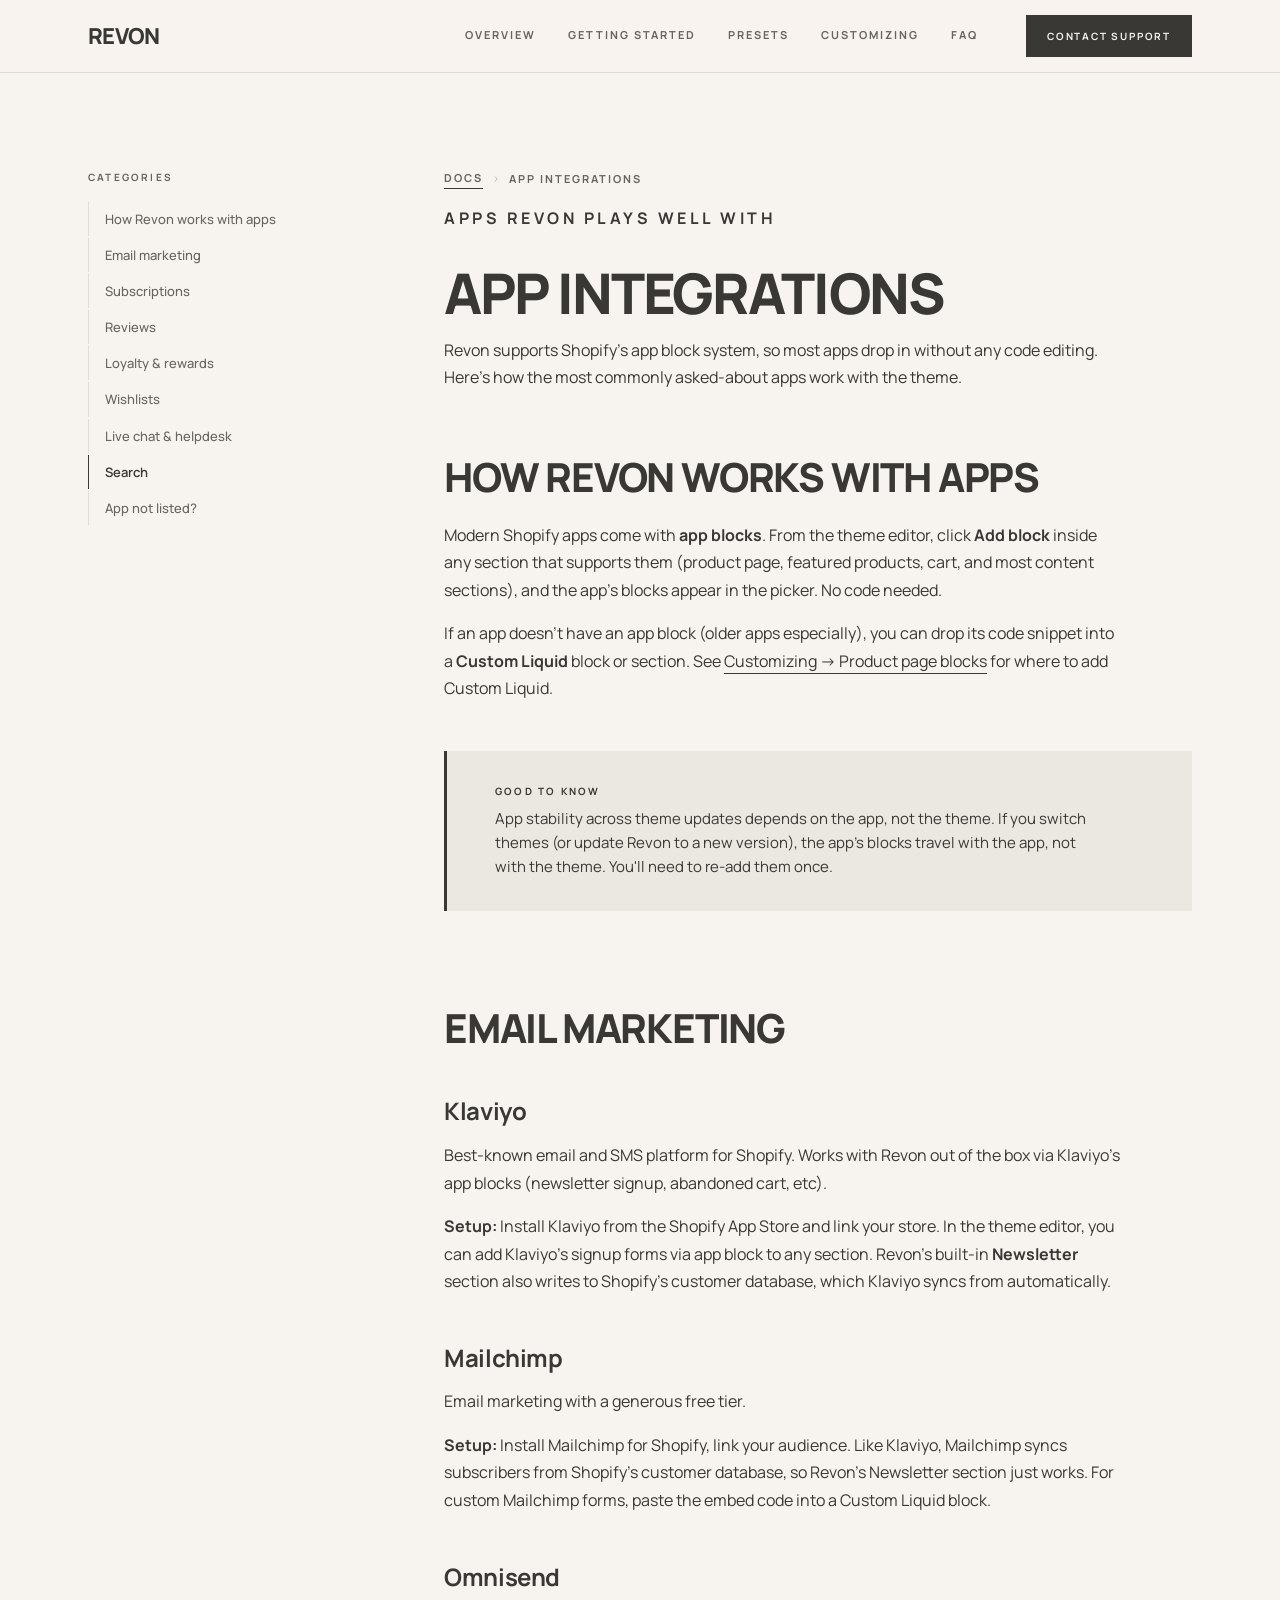
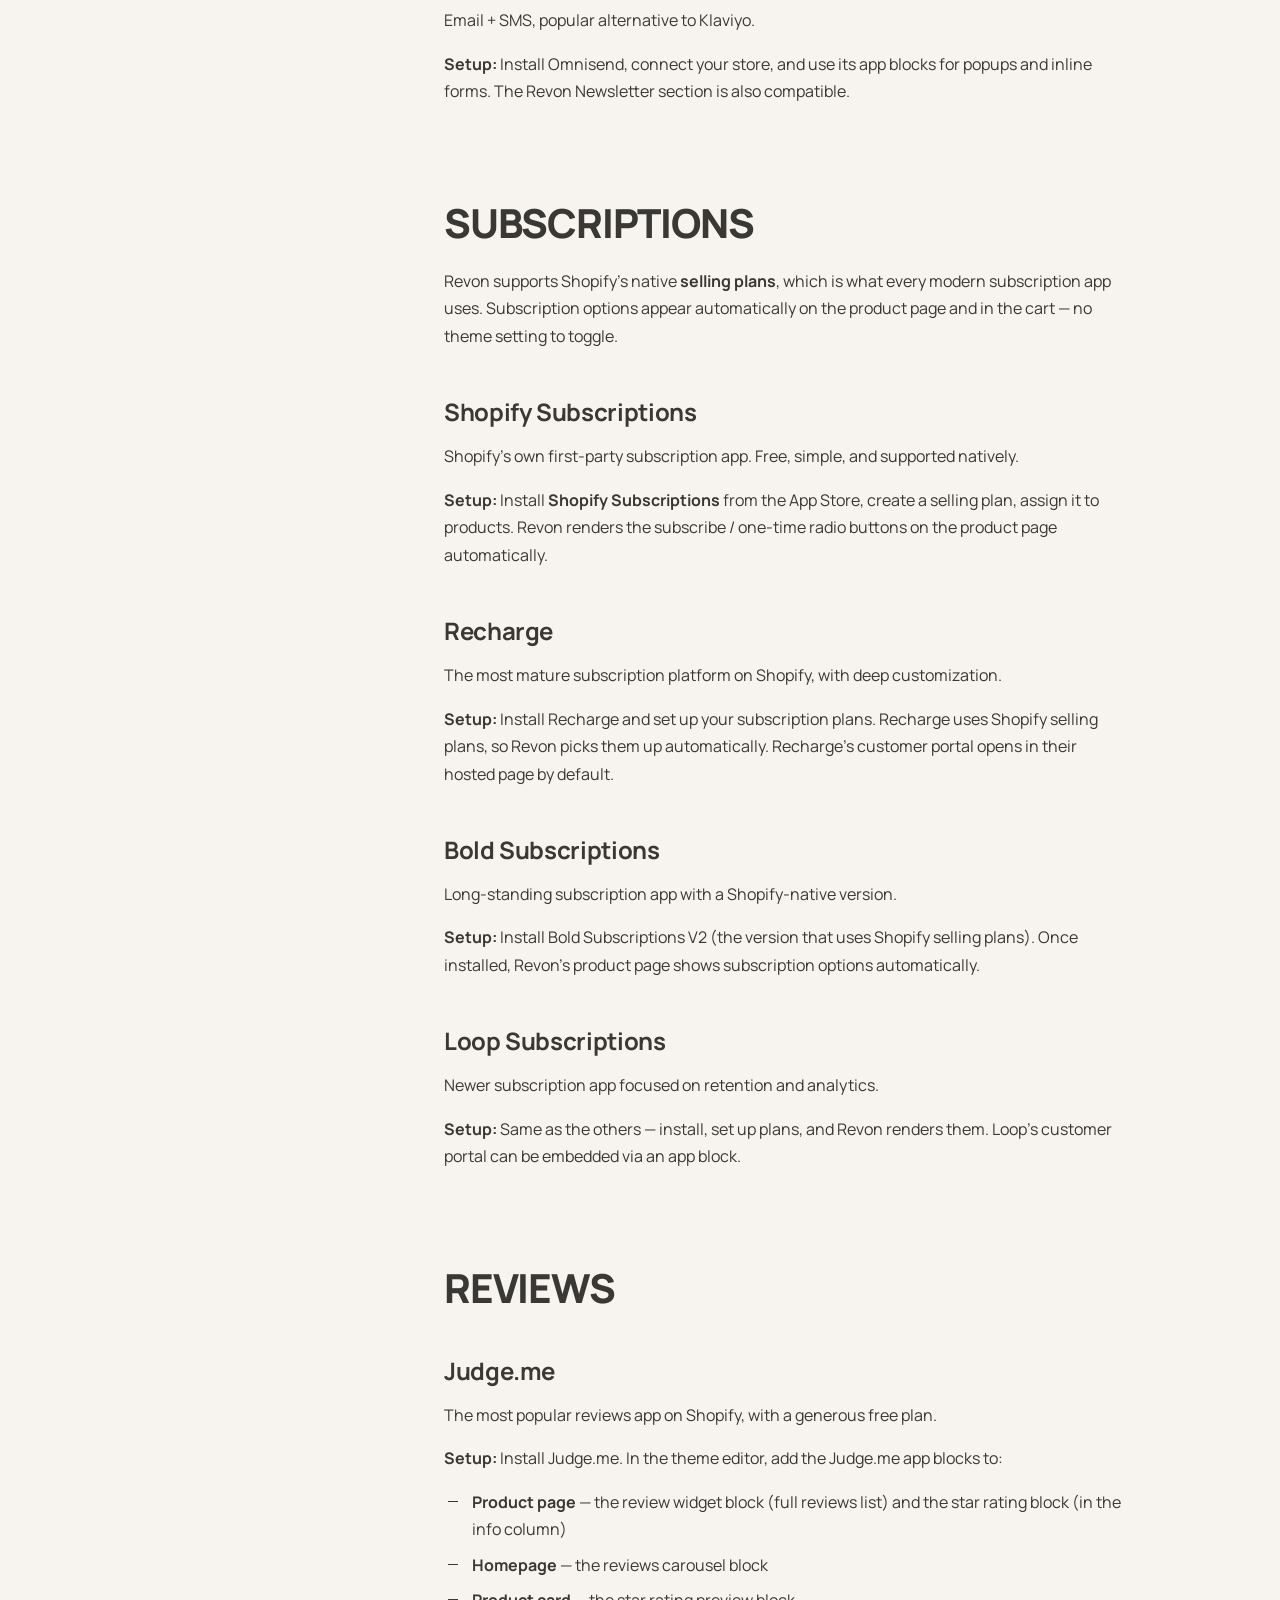
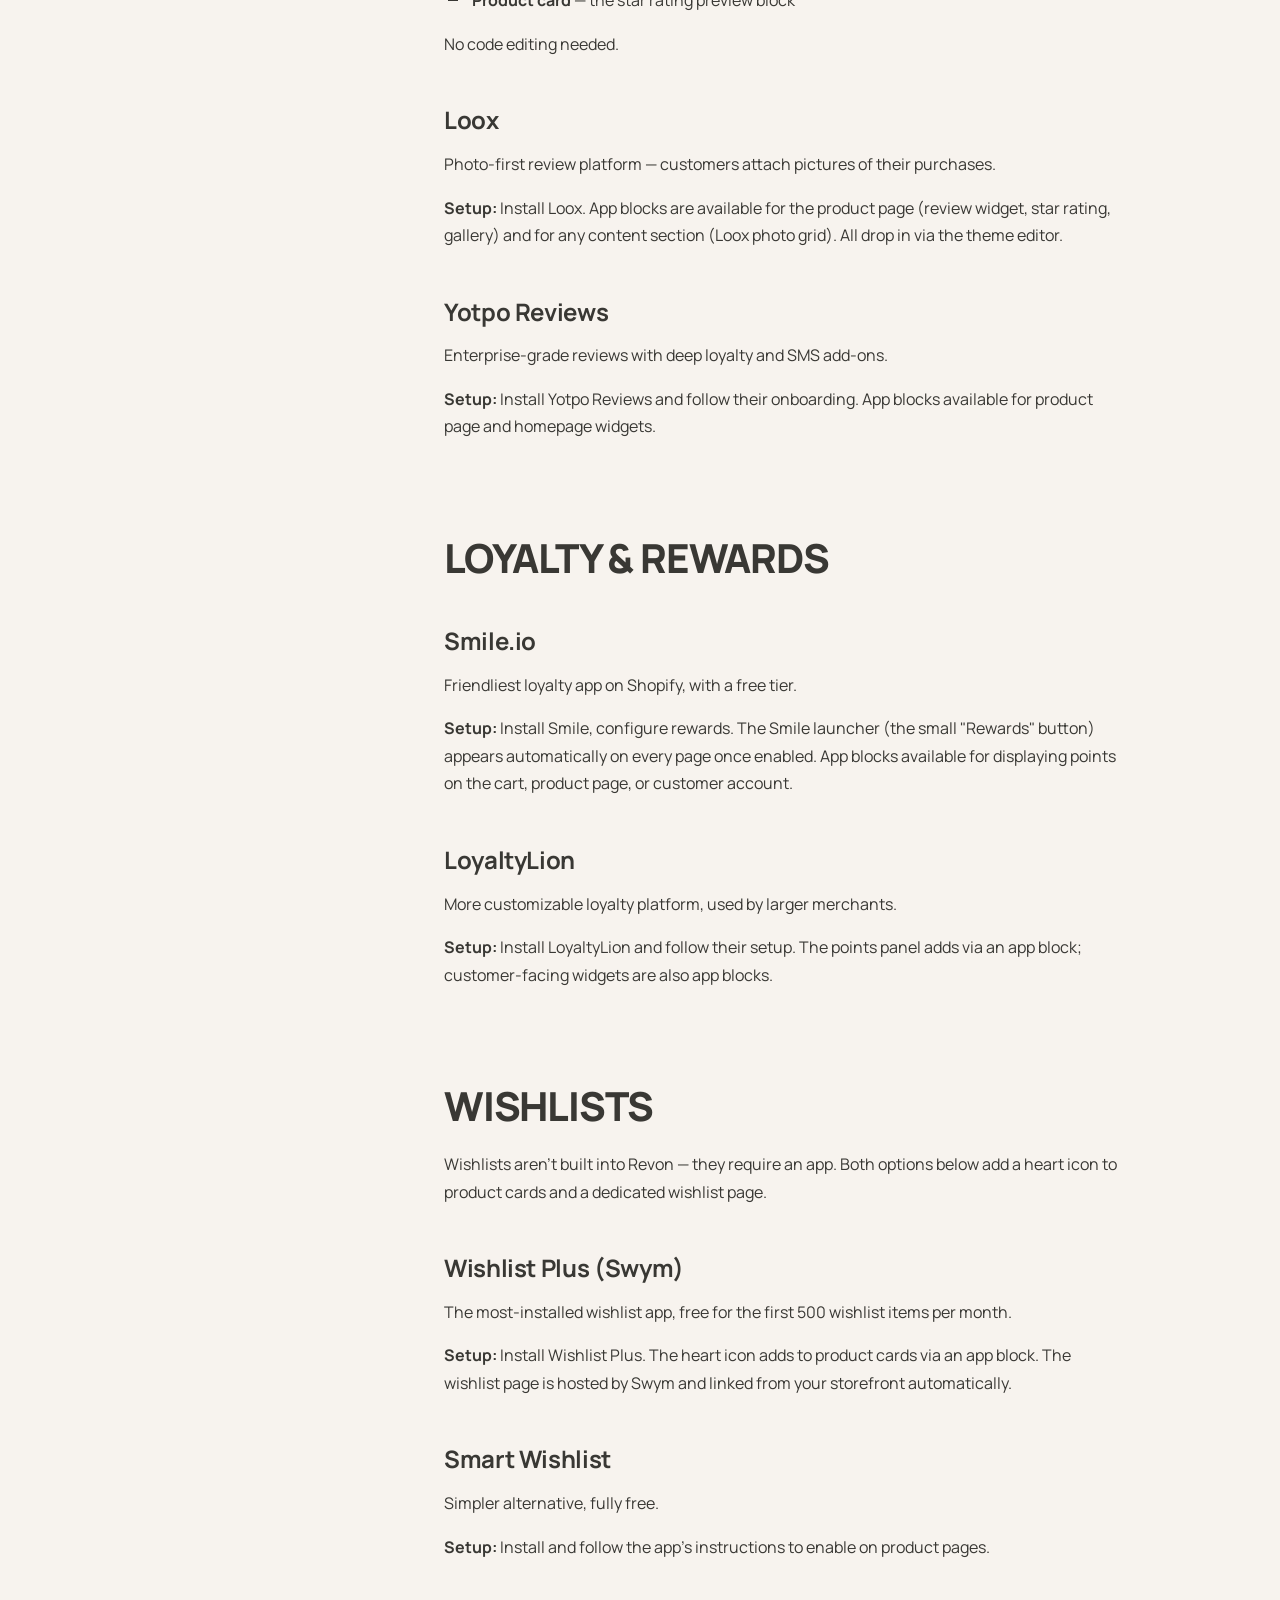
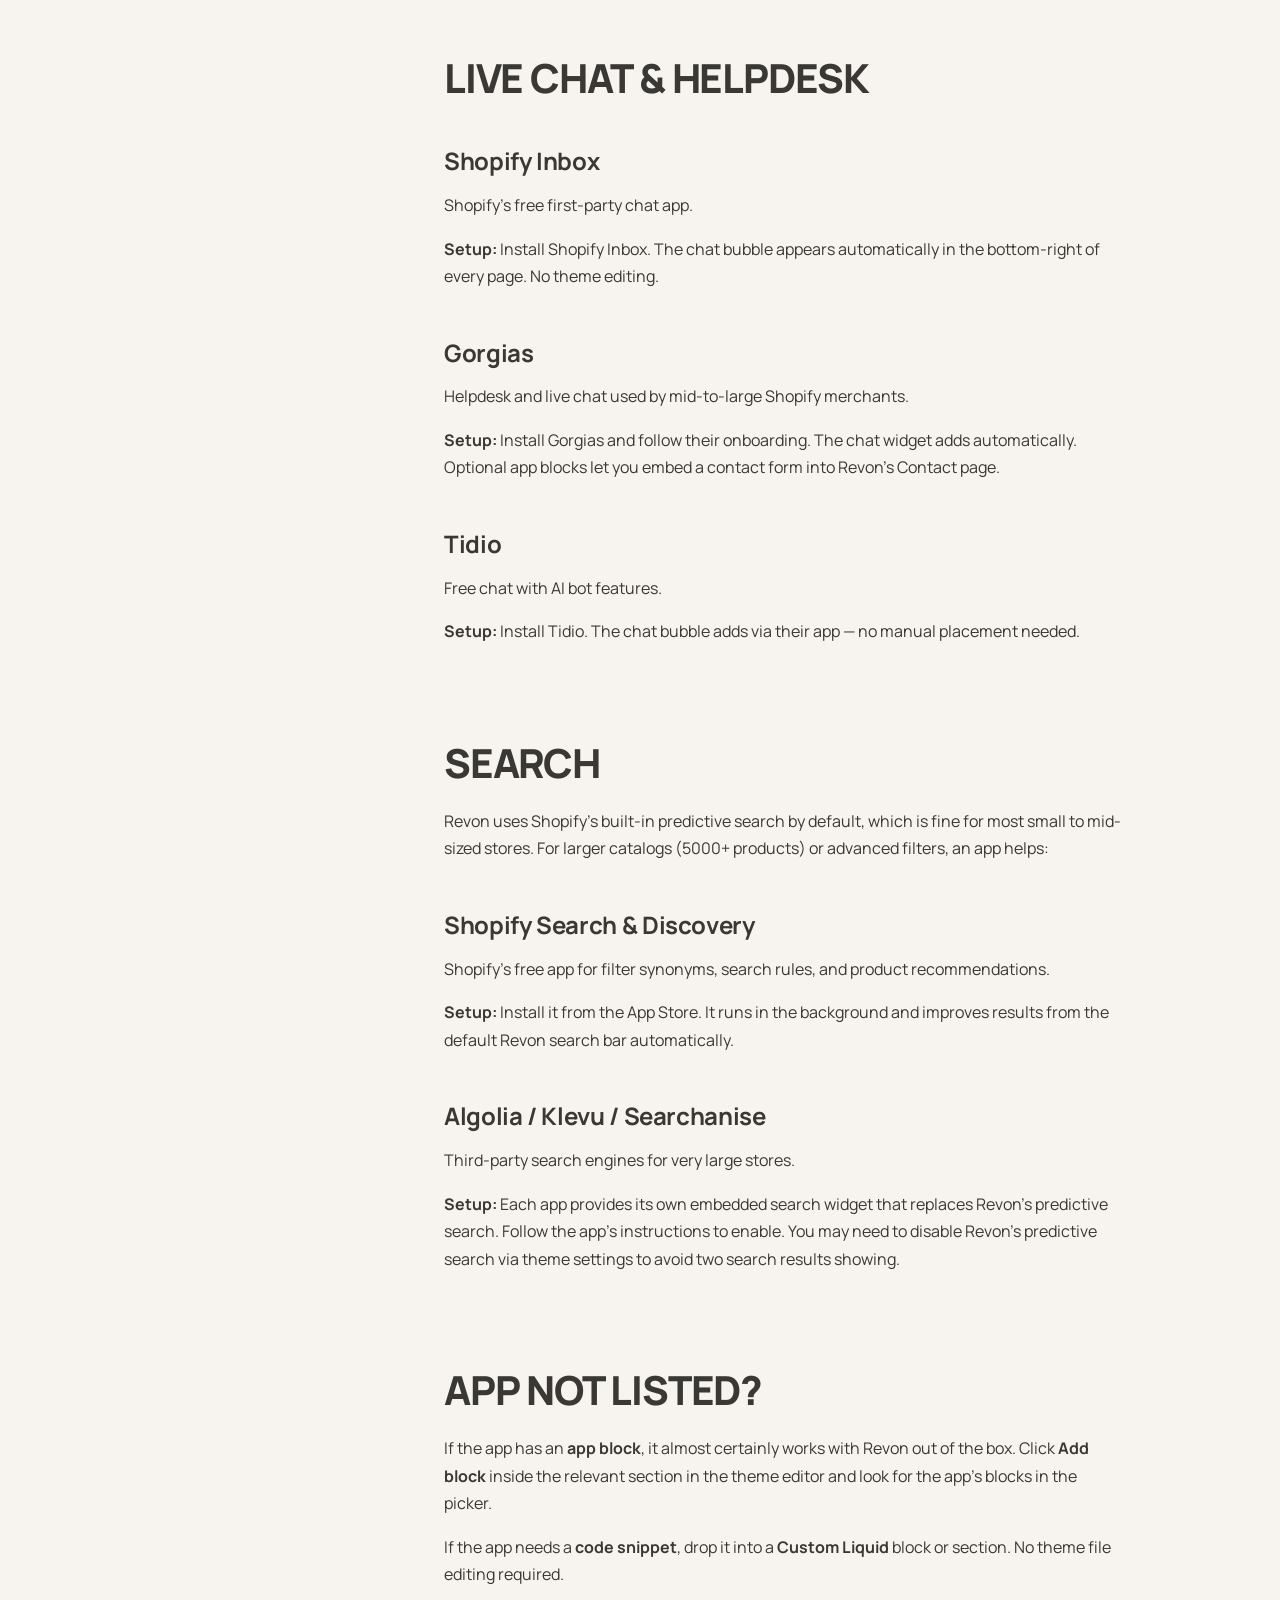
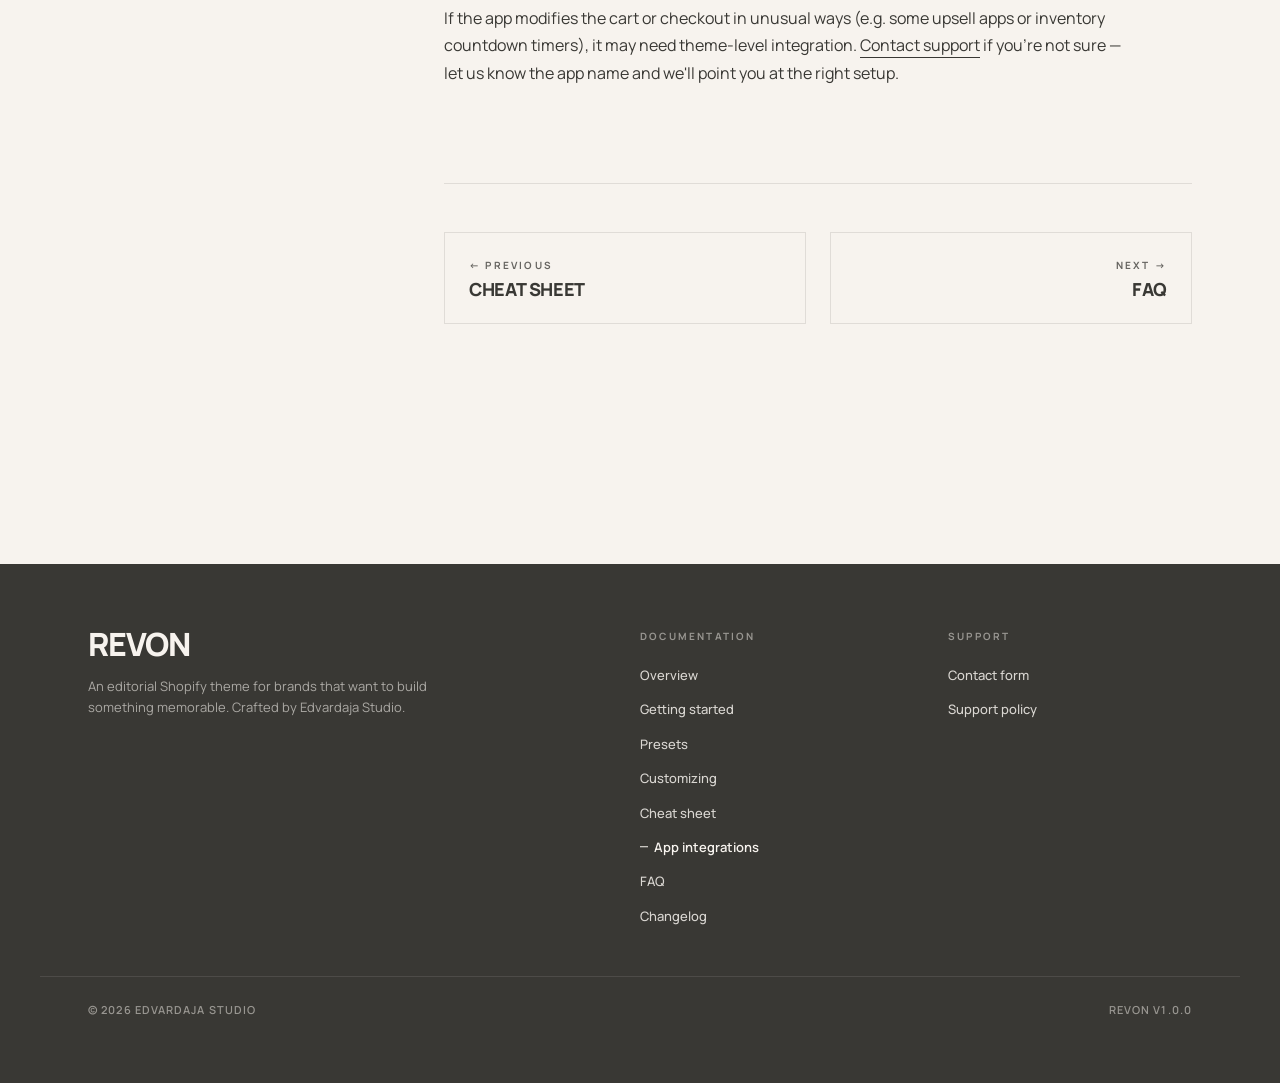
==== apps.html @ 6015d935 "docs: add Cheat sheet and App integrations pages New merchant-facing pages:  - cheatsheet.html: 18 q" ====
<!DOCTYPE html>
<html lang="en">
<head>
<meta charset="UTF-8">
<meta name="viewport" content="width=device-width, initial-scale=1.0">
<title>App integrations · Revon documentation</title>
<meta name="description" content="How Revon works with common Shopify apps — email marketing, subscriptions, reviews, loyalty, wishlists, and live chat.">
<meta property="og:title" content="App integrations · Revon">
<meta property="og:description" content="How Revon works with the most-asked-about Shopify apps.">
<meta property="og:type" content="website">
<link rel="icon" type="image/svg+xml" href="favicon.svg">
<link rel="preconnect" href="https://fonts.googleapis.com">
<link rel="preconnect" href="https://fonts.gstatic.com" crossorigin>
<link href="https://fonts.googleapis.com/css2?family=Manrope:wght@400;500;600;700;800&display=swap" rel="stylesheet">
<link rel="stylesheet" href="styles.css">
</head>
<body>
<a href="#main" class="skip-link">Skip to content</a>

<header class="site-header" role="banner">
  <div class="site-header__inner">
    <a href="index.html" class="site-header__brand">Revon</a>
    <nav class="site-nav" aria-label="Documentation">
      <a href="index.html">Overview</a>
      <a href="getting-started.html">Getting started</a>
      <a href="presets.html">Presets</a>
      <a href="customizing.html">Customizing</a>
      <a href="faq.html">FAQ</a>
    </nav>
    <a href="support.html" class="site-header__cta">Contact support</a>
    <button class="site-header__menu-btn" type="button" data-mobile-open aria-expanded="false" aria-controls="mobile-drawer" aria-label="Open menu">
      <svg viewBox="0 0 24 24" fill="none" stroke="currentColor" stroke-width="2" stroke-linecap="square"><line x1="3" y1="8" x2="21" y2="8"/><line x1="3" y1="16" x2="21" y2="16"/></svg>
    </button>
  </div>
</header>

<div class="mobile-drawer" id="mobile-drawer" aria-hidden="true" data-mobile-drawer>
  <div class="mobile-drawer__head">
    <button class="mobile-drawer__close" type="button" data-mobile-close aria-label="Close menu">
      <svg viewBox="0 0 24 24" fill="none" stroke="currentColor" stroke-width="2" stroke-linecap="square"><line x1="6" y1="6" x2="18" y2="18"/><line x1="18" y1="6" x2="6" y2="18"/></svg>
    </button>
  </div>
  <nav class="mobile-drawer__nav" aria-label="Mobile">
    <a href="index.html">Overview</a>
    <a href="getting-started.html">Getting started</a>
    <a href="presets.html">Presets</a>
    <a href="customizing.html">Customizing</a>
    <a href="cheatsheet.html">Cheat sheet</a>
    <a href="apps.html">App integrations</a>
    <a href="faq.html">FAQ</a>
    <a href="changelog.html">Changelog</a>
    <a href="support.html">Contact support</a>
  </nav>
</div>

<main id="main">
  <div class="doc-layout">

    <aside class="doc-sidebar" aria-label="On this page">
      <span class="doc-sidebar__label">Categories</span>
      <nav class="doc-sidebar__list">
        <a href="#how">How Revon works with apps</a>
        <a href="#email">Email marketing</a>
        <a href="#subscriptions">Subscriptions</a>
        <a href="#reviews">Reviews</a>
        <a href="#loyalty">Loyalty &amp; rewards</a>
        <a href="#wishlist">Wishlists</a>
        <a href="#chat">Live chat &amp; helpdesk</a>
        <a href="#search">Search</a>
        <a href="#missing">App not listed?</a>
      </nav>
    </aside>

    <article class="doc-content prose reveal">
      <nav class="doc-content__breadcrumb" aria-label="Breadcrumb">
        <a href="index.html">Docs</a>
        <svg viewBox="0 0 24 24" fill="none" stroke="currentColor" stroke-width="2"><path d="M9 18l6-6-6-6"/></svg>
        <span>App integrations</span>
      </nav>

      <p class="eyebrow">Apps Revon plays well with</p>
      <h1 class="h1" style="margin-top:var(--space-md)">App integrations</h1>
      <p class="lead">Revon supports Shopify's app block system, so most apps drop in without any code editing. Here's how the most commonly asked-about apps work with the theme.</p>

      <h2 class="h2" id="how">How Revon works with apps</h2>
      <p>Modern Shopify apps come with <strong>app blocks</strong>. From the theme editor, click <strong>Add block</strong> inside any section that supports them (product page, featured products, cart, and most content sections), and the app's blocks appear in the picker. No code needed.</p>
      <p>If an app doesn't have an app block (older apps especially), you can drop its code snippet into a <strong>Custom Liquid</strong> block or section. See <a href="customizing.html#blocks">Customizing → Product page blocks</a> for where to add Custom Liquid.</p>

      <div class="callout">
        <span class="callout__label">Good to know</span>
        <p>App stability across theme updates depends on the app, not the theme. If you switch themes (or update Revon to a new version), the app's blocks travel with the app, not with the theme. You'll need to re-add them once.</p>
      </div>

      <h2 class="h2" id="email">Email marketing</h2>

      <h3 class="h3">Klaviyo</h3>
      <p>Best-known email and SMS platform for Shopify. Works with Revon out of the box via Klaviyo's app blocks (newsletter signup, abandoned cart, etc).</p>
      <p><strong>Setup:</strong> Install Klaviyo from the Shopify App Store and link your store. In the theme editor, you can add Klaviyo's signup forms via app block to any section. Revon's built-in <strong>Newsletter</strong> section also writes to Shopify's customer database, which Klaviyo syncs from automatically.</p>

      <h3 class="h3">Mailchimp</h3>
      <p>Email marketing with a generous free tier.</p>
      <p><strong>Setup:</strong> Install Mailchimp for Shopify, link your audience. Like Klaviyo, Mailchimp syncs subscribers from Shopify's customer database, so Revon's Newsletter section just works. For custom Mailchimp forms, paste the embed code into a Custom Liquid block.</p>

      <h3 class="h3">Omnisend</h3>
      <p>Email + SMS, popular alternative to Klaviyo.</p>
      <p><strong>Setup:</strong> Install Omnisend, connect your store, and use its app blocks for popups and inline forms. The Revon Newsletter section is also compatible.</p>

      <h2 class="h2" id="subscriptions">Subscriptions</h2>

      <p>Revon supports Shopify's native <strong>selling plans</strong>, which is what every modern subscription app uses. Subscription options appear automatically on the product page and in the cart — no theme setting to toggle.</p>

      <h3 class="h3">Shopify Subscriptions</h3>
      <p>Shopify's own first-party subscription app. Free, simple, and supported natively.</p>
      <p><strong>Setup:</strong> Install <strong>Shopify Subscriptions</strong> from the App Store, create a selling plan, assign it to products. Revon renders the subscribe / one-time radio buttons on the product page automatically.</p>

      <h3 class="h3">Recharge</h3>
      <p>The most mature subscription platform on Shopify, with deep customization.</p>
      <p><strong>Setup:</strong> Install Recharge and set up your subscription plans. Recharge uses Shopify selling plans, so Revon picks them up automatically. Recharge's customer portal opens in their hosted page by default.</p>

      <h3 class="h3">Bold Subscriptions</h3>
      <p>Long-standing subscription app with a Shopify-native version.</p>
      <p><strong>Setup:</strong> Install Bold Subscriptions V2 (the version that uses Shopify selling plans). Once installed, Revon's product page shows subscription options automatically.</p>

      <h3 class="h3">Loop Subscriptions</h3>
      <p>Newer subscription app focused on retention and analytics.</p>
      <p><strong>Setup:</strong> Same as the others — install, set up plans, and Revon renders them. Loop's customer portal can be embedded via an app block.</p>

      <h2 class="h2" id="reviews">Reviews</h2>

      <h3 class="h3">Judge.me</h3>
      <p>The most popular reviews app on Shopify, with a generous free plan.</p>
      <p><strong>Setup:</strong> Install Judge.me. In the theme editor, add the Judge.me app blocks to:</p>
      <ul>
        <li><strong>Product page</strong> — the review widget block (full reviews list) and the star rating block (in the info column)</li>
        <li><strong>Homepage</strong> — the reviews carousel block</li>
        <li><strong>Product card</strong> — the star rating preview block</li>
      </ul>
      <p>No code editing needed.</p>

      <h3 class="h3">Loox</h3>
      <p>Photo-first review platform — customers attach pictures of their purchases.</p>
      <p><strong>Setup:</strong> Install Loox. App blocks are available for the product page (review widget, star rating, gallery) and for any content section (Loox photo grid). All drop in via the theme editor.</p>

      <h3 class="h3">Yotpo Reviews</h3>
      <p>Enterprise-grade reviews with deep loyalty and SMS add-ons.</p>
      <p><strong>Setup:</strong> Install Yotpo Reviews and follow their onboarding. App blocks available for product page and homepage widgets.</p>

      <h2 class="h2" id="loyalty">Loyalty &amp; rewards</h2>

      <h3 class="h3">Smile.io</h3>
      <p>Friendliest loyalty app on Shopify, with a free tier.</p>
      <p><strong>Setup:</strong> Install Smile, configure rewards. The Smile launcher (the small "Rewards" button) appears automatically on every page once enabled. App blocks available for displaying points on the cart, product page, or customer account.</p>

      <h3 class="h3">LoyaltyLion</h3>
      <p>More customizable loyalty platform, used by larger merchants.</p>
      <p><strong>Setup:</strong> Install LoyaltyLion and follow their setup. The points panel adds via an app block; customer-facing widgets are also app blocks.</p>

      <h2 class="h2" id="wishlist">Wishlists</h2>

      <p>Wishlists aren't built into Revon — they require an app. Both options below add a heart icon to product cards and a dedicated wishlist page.</p>

      <h3 class="h3">Wishlist Plus (Swym)</h3>
      <p>The most-installed wishlist app, free for the first 500 wishlist items per month.</p>
      <p><strong>Setup:</strong> Install Wishlist Plus. The heart icon adds to product cards via an app block. The wishlist page is hosted by Swym and linked from your storefront automatically.</p>

      <h3 class="h3">Smart Wishlist</h3>
      <p>Simpler alternative, fully free.</p>
      <p><strong>Setup:</strong> Install and follow the app's instructions to enable on product pages.</p>

      <h2 class="h2" id="chat">Live chat &amp; helpdesk</h2>

      <h3 class="h3">Shopify Inbox</h3>
      <p>Shopify's free first-party chat app.</p>
      <p><strong>Setup:</strong> Install Shopify Inbox. The chat bubble appears automatically in the bottom-right of every page. No theme editing.</p>

      <h3 class="h3">Gorgias</h3>
      <p>Helpdesk and live chat used by mid-to-large Shopify merchants.</p>
      <p><strong>Setup:</strong> Install Gorgias and follow their onboarding. The chat widget adds automatically. Optional app blocks let you embed a contact form into Revon's Contact page.</p>

      <h3 class="h3">Tidio</h3>
      <p>Free chat with AI bot features.</p>
      <p><strong>Setup:</strong> Install Tidio. The chat bubble adds via their app — no manual placement needed.</p>

      <h2 class="h2" id="search">Search</h2>

      <p>Revon uses Shopify's built-in predictive search by default, which is fine for most small to mid-sized stores. For larger catalogs (5000+ products) or advanced filters, an app helps:</p>

      <h3 class="h3">Shopify Search &amp; Discovery</h3>
      <p>Shopify's free app for filter synonyms, search rules, and product recommendations.</p>
      <p><strong>Setup:</strong> Install it from the App Store. It runs in the background and improves results from the default Revon search bar automatically.</p>

      <h3 class="h3">Algolia / Klevu / Searchanise</h3>
      <p>Third-party search engines for very large stores.</p>
      <p><strong>Setup:</strong> Each app provides its own embedded search widget that replaces Revon's predictive search. Follow the app's instructions to enable. You may need to disable Revon's predictive search via theme settings to avoid two search results showing.</p>

      <h2 class="h2" id="missing">App not listed?</h2>

      <p>If the app has an <strong>app block</strong>, it almost certainly works with Revon out of the box. Click <strong>Add block</strong> inside the relevant section in the theme editor and look for the app's blocks in the picker.</p>

      <p>If the app needs a <strong>code snippet</strong>, drop it into a <strong>Custom Liquid</strong> block or section. No theme file editing required.</p>

      <p>If the app modifies the cart or checkout in unusual ways (e.g. some upsell apps or inventory countdown timers), it may need theme-level integration. <a href="support.html">Contact support</a> if you're not sure — let us know the app name and we'll point you at the right setup.</p>

      <div class="pager">
        <a href="cheatsheet.html" class="pager--prev">
          <span class="pager__label">← Previous</span>
          <span class="pager__title">Cheat sheet</span>
        </a>
        <a href="faq.html" class="pager--next">
          <span class="pager__label">Next →</span>
          <span class="pager__title">FAQ</span>
        </a>
      </div>
    </article>
  </div>
</main>

<footer class="site-footer">
  <div class="site-footer__inner">
    <div>
      <div class="site-footer__brand">Revon</div>
      <p class="site-footer__tagline">An editorial Shopify theme for brands that want to build something memorable. Crafted by Edvardaja Studio.</p>
    </div>
    <div>
      <div class="site-footer__col-label">Documentation</div>
      <ul class="site-footer__list">
        <li><a href="index.html">Overview</a></li>
        <li><a href="getting-started.html">Getting started</a></li>
        <li><a href="presets.html">Presets</a></li>
        <li><a href="customizing.html">Customizing</a></li>
        <li><a href="cheatsheet.html">Cheat sheet</a></li>
        <li><a href="apps.html" aria-current="page">App integrations</a></li>
        <li><a href="faq.html">FAQ</a></li>
        <li><a href="changelog.html">Changelog</a></li>
      </ul>
    </div>
    <div>
      <div class="site-footer__col-label">Support</div>
      <ul class="site-footer__list">
        <li><a href="support.html">Contact form</a></li>
        <li><a href="support.html#support-policy">Support policy</a></li>
      </ul>
    </div>
  </div>
  <div class="site-footer__bottom">
    <span>© 2026 Edvardaja Studio</span>
    <span>Revon v1.0.0</span>
  </div>
</footer>

<script src="scripts.js" defer></script>
</body>
</html>
---- styles.css ----
@charset "UTF-8";
:root {
  
  --color-dark: #393834;
  --color-muted: #666460;
  --color-faint: #a3a099;
  --color-warm: #f7f3ee;
  --color-card: #ebe8e2;
  --color-white: #ffffff;
  --color-black: #1a1a18;
  --color-accent: #393834;
  --color-border: rgba(57, 56, 52, 0.12);
  --color-border-strong: rgba(57, 56, 52, 0.24);
  --color-overlay: rgba(57, 56, 52, 0.5);
  --color-success: #2d6a4f;
  --color-error: #b84040;

  
  --font-body: 'Manrope', -apple-system, BlinkMacSystemFont, 'Segoe UI', sans-serif;
  --fw-regular: 400;
  --fw-medium: 500;
  --fw-semibold: 600;
  --fw-bold: 700;
  --fw-extrabold: 800;

  
  --space-xs: 4px;
  --space-sm: 8px;
  --space-md: 16px;
  --space-lg: 24px;
  --space-xl: 32px;
  --space-2xl: 48px;
  --space-3xl: 64px;
  --space-4xl: 96px;
  --space-5xl: 128px;

  
  --content-width: 760px;
  --wide-width: 1200px;
  --sidebar-width: 260px;
  --header-height: 72px;

  
  --ease-out: cubic-bezier(0.16, 1, 0.3, 1);
  --ease-in-out: cubic-bezier(0.65, 0, 0.35, 1);
  --duration-fast: 0.2s;
  --duration-normal: 0.35s;
  --duration-slow: 0.6s;
}

*, *::before, *::after {
  margin: 0;
  padding: 0;
  box-sizing: border-box;
}

html {
  font-size: 16px;
  scroll-behavior: smooth;
  scroll-padding-top: calc(var(--header-height) + 24px);
  -webkit-font-smoothing: antialiased;
  -moz-osx-font-smoothing: grayscale;
  text-rendering: optimizeLegibility;
}

body {
  font-family: var(--font-body);
  font-weight: var(--fw-regular);
  color: var(--color-dark);
  background: var(--color-warm);
  line-height: 1.65;
  min-height: 100vh;
  display: flex;
  flex-direction: column;
  -webkit-text-size-adjust: 100%;
  overflow-x: hidden;
}

img, svg, video {
  display: block;
  max-width: 100%;
}

a {
  color: inherit;
  text-decoration: none;
}

button {
  font-family: inherit;
  cursor: pointer;
  border: none;
  background: none;
  color: inherit;
}

ul, ol { list-style: none; }

input, textarea, select {
  font-family: inherit;
  font-size: inherit;
  color: inherit;
}

::selection {
  background: var(--color-dark);
  color: var(--color-warm);
}

:focus-visible {
  outline: 2px solid var(--color-dark);
  outline-offset: 3px;
}

.skip-link {
  position: absolute;
  top: -100px;
  left: var(--space-md);
  background: var(--color-dark);
  color: var(--color-warm);
  padding: 12px 20px;
  z-index: 1000;
  font-size: 12px;
  font-weight: var(--fw-bold);
  text-transform: uppercase;
  letter-spacing: 0.12em;
  transition: top var(--duration-fast) var(--ease-out);
}

.skip-link:focus { top: var(--space-md); }

.eyebrow {
  display: inline-block;
  font-size: 11px;
  font-weight: var(--fw-bold);
  letter-spacing: 0.22em;
  text-transform: uppercase;
  color: var(--color-muted);
  line-height: 1;
}

.display {
  font-size: clamp(48px, 8vw, 104px);
  font-weight: var(--fw-extrabold);
  letter-spacing: -0.04em;
  line-height: 0.92;
  text-transform: uppercase;
  color: var(--color-dark);
}

.h1 {
  font-size: clamp(36px, 5vw, 56px);
  font-weight: var(--fw-extrabold);
  letter-spacing: -0.035em;
  line-height: 1;
  text-transform: uppercase;
  color: var(--color-dark);
}

.h2 {
  font-size: clamp(28px, 3.4vw, 40px);
  font-weight: var(--fw-extrabold);
  letter-spacing: -0.03em;
  line-height: 1.05;
  text-transform: uppercase;
  color: var(--color-dark);
  margin-top: var(--space-4xl);
  margin-bottom: var(--space-lg);
  scroll-margin-top: calc(var(--header-height) + 32px);
}

.h2:first-child { margin-top: 0; }

.h3 {
  font-size: clamp(20px, 2vw, 24px);
  font-weight: var(--fw-bold);
  letter-spacing: -0.015em;
  line-height: 1.2;
  color: var(--color-dark);
  margin-top: var(--space-2xl);
  margin-bottom: var(--space-md);
  scroll-margin-top: calc(var(--header-height) + 32px);
}

.h4 {
  font-size: 17px;
  font-weight: var(--fw-bold);
  letter-spacing: -0.01em;
  line-height: 1.3;
  color: var(--color-dark);
  margin-top: var(--space-xl);
  margin-bottom: var(--space-sm);
}

.lead {
  font-size: clamp(18px, 1.6vw, 21px);
  line-height: 1.55;
  color: var(--color-muted);
  font-weight: var(--fw-regular);
  max-width: 62ch;
}

.prose p,
.prose ul,
.prose ol {
  font-size: 16px;
  line-height: 1.72;
  color: var(--color-dark);
  margin-bottom: var(--space-md);
  max-width: 68ch;
}

.prose ul,
.prose ol {
  padding-left: 0;
  list-style: none;
}

.prose ul li,
.prose ol li {
  position: relative;
  padding-left: 28px;
  margin-bottom: 8px;
}

.prose ul li::before {
  content: "";
  position: absolute;
  left: 4px;
  top: 12px;
  width: 10px;
  height: 1.5px;
  background: var(--color-dark);
}

.prose ol {
  counter-reset: list;
}

.prose ol li {
  counter-increment: list;
}

.prose ol li::before {
  content: counter(list, decimal-leading-zero);
  position: absolute;
  left: 0;
  top: 0;
  font-size: 12px;
  font-weight: var(--fw-bold);
  color: var(--color-muted);
  letter-spacing: 0.05em;
}

.prose a {
  color: var(--color-dark);
  border-bottom: 1.5px solid var(--color-dark);
  padding-bottom: 1px;
  transition: color var(--duration-fast) var(--ease-out),
              border-color var(--duration-fast) var(--ease-out);
}

.prose a:hover {
  color: var(--color-muted);
  border-color: var(--color-muted);
}

.prose strong { font-weight: var(--fw-bold); }

.prose code {
  font-family: 'SF Mono', Monaco, Consolas, 'Courier New', monospace;
  font-size: 0.88em;
  padding: 2px 7px;
  background: var(--color-card);
  color: var(--color-dark);
  border: 1px solid var(--color-border);
  white-space: nowrap;
}

.prose pre {
  background: var(--color-black);
  color: #e8e8e4;
  padding: var(--space-lg);
  margin: var(--space-lg) 0;
  overflow-x: auto;
  font-size: 13px;
  line-height: 1.7;
  font-family: 'SF Mono', Monaco, Consolas, monospace;
  position: relative;
  border-left: 3px solid var(--color-dark);
}

.prose pre code {
  background: transparent;
  border: 0;
  padding: 0;
  white-space: pre;
  font-size: inherit;
  color: inherit;
}

.prose hr {
  border: 0;
  border-top: 1px solid var(--color-border);
  margin: var(--space-3xl) 0;
}

.site-header {
  position: sticky;
  top: 0;
  z-index: 50;
  background: rgba(247, 243, 238, 0.88);
  backdrop-filter: saturate(180%) blur(14px);
  -webkit-backdrop-filter: saturate(180%) blur(14px);
  border-bottom: 1px solid var(--color-border);
}

.site-header__inner {
  max-width: var(--wide-width);
  margin: 0 auto;
  padding: 0 var(--space-2xl);
  height: var(--header-height);
  display: flex;
  align-items: center;
  gap: var(--space-2xl);
}

.site-header__brand {
  font-size: 22px;
  font-weight: var(--fw-extrabold);
  letter-spacing: -0.03em;
  text-transform: uppercase;
  color: var(--color-dark);
  line-height: 1;
  display: flex;
  align-items: center;
  gap: 10px;
  transition: opacity var(--duration-fast) var(--ease-out);
}

.site-header__brand:hover { opacity: 0.7; }

.site-nav {
  display: flex;
  gap: var(--space-xl);
  margin-left: auto;
}

.site-nav a {
  font-size: 11px;
  font-weight: var(--fw-bold);
  letter-spacing: 0.18em;
  text-transform: uppercase;
  color: var(--color-muted);
  padding: 4px 0;
  border-bottom: 1.5px solid transparent;
  transition: color var(--duration-fast) var(--ease-out),
              border-color var(--duration-fast) var(--ease-out);
}

.site-nav a:hover,
.site-nav a:focus-visible,
.site-nav a[aria-current="page"] {
  color: var(--color-dark);
  border-bottom-color: var(--color-dark);
}

.site-header__cta {
  padding: 12px 20px;
  font-size: 10px;
  font-weight: var(--fw-bold);
  letter-spacing: 0.18em;
  text-transform: uppercase;
  background: var(--color-dark);
  color: var(--color-warm);
  border: 1.5px solid var(--color-dark);
  transition: background var(--duration-fast) var(--ease-out),
              color var(--duration-fast) var(--ease-out);
}

.site-header__cta:hover {
  background: transparent;
  color: var(--color-dark);
}

.site-header__menu-btn {
  display: none;
  width: 44px;
  height: 44px;
  margin-left: auto;
  align-items: center;
  justify-content: center;
  padding: 0;
}

.site-header__menu-btn svg { width: 22px; height: 22px; }

@media (max-width: 900px) {
  .site-header__inner { padding: 0 var(--space-lg); gap: var(--space-lg); }
  .site-nav, .site-header__cta { display: none; }
  .site-header__menu-btn { display: flex; }
}

.mobile-drawer {
  position: fixed;
  inset: 0;
  z-index: 60;
  background: var(--color-warm);
  padding: var(--space-2xl) var(--space-lg);
  transform: translateX(100%);
  transition: transform var(--duration-normal) var(--ease-out);
  overflow-y: auto;
}

.mobile-drawer[aria-hidden="false"] { transform: translateX(0); }

.mobile-drawer__head {
  display: flex;
  justify-content: flex-end;
  margin-bottom: var(--space-2xl);
}

.mobile-drawer__close {
  width: 44px;
  height: 44px;
  display: flex;
  align-items: center;
  justify-content: center;
}

.mobile-drawer__close svg { width: 24px; height: 24px; }

.mobile-drawer__nav {
  display: flex;
  flex-direction: column;
  gap: 0;
}

.mobile-drawer__nav a {
  font-size: 24px;
  font-weight: var(--fw-extrabold);
  letter-spacing: -0.02em;
  text-transform: uppercase;
  color: var(--color-dark);
  padding: var(--space-md) 0;
  border-bottom: 1px solid var(--color-border);
}

.mobile-drawer__nav a:last-child { border-bottom: none; }

main { flex: 1; }

.container {
  max-width: var(--wide-width);
  margin: 0 auto;
  padding: 0 var(--space-2xl);
}

.container-narrow {
  max-width: var(--content-width);
  margin: 0 auto;
  padding: 0 var(--space-lg);
}

@media (max-width: 749px) {
  .container { padding: 0 var(--space-lg); }
}

.doc-layout {
  max-width: var(--wide-width);
  margin: 0 auto;
  padding: var(--space-4xl) var(--space-2xl) var(--space-4xl);
  display: grid;
  grid-template-columns: var(--sidebar-width) 1fr;
  gap: var(--space-4xl);
}

@media (max-width: 1024px) {
  .doc-layout {
    grid-template-columns: 1fr;
    padding: var(--space-3xl) var(--space-lg);
    gap: var(--space-2xl);
  }
}

.doc-sidebar {
  position: sticky;
  top: calc(var(--header-height) + var(--space-xl));
  align-self: start;
  max-height: calc(100vh - var(--header-height) - var(--space-2xl));
  overflow-y: auto;
  padding-right: var(--space-md);
}

@media (max-width: 1024px) {
  .doc-sidebar {
    position: static;
    max-height: none;
    padding-right: 0;
    padding-bottom: var(--space-lg);
    border-bottom: 1px solid var(--color-border);
  }
}

.doc-sidebar__label {
  display: block;
  font-size: 10px;
  font-weight: var(--fw-bold);
  letter-spacing: 0.22em;
  text-transform: uppercase;
  color: var(--color-muted);
  margin-bottom: var(--space-md);
}

.doc-sidebar__list {
  display: flex;
  flex-direction: column;
  gap: 2px;
}

.doc-sidebar__list a {
  font-size: 13px;
  font-weight: var(--fw-medium);
  color: var(--color-muted);
  padding: 8px 0 8px 16px;
  border-left: 1.5px solid var(--color-border);
  line-height: 1.4;
  transition: color var(--duration-fast) var(--ease-out),
              border-color var(--duration-fast) var(--ease-out);
}

.doc-sidebar__list a:hover,
.doc-sidebar__list a.is-active {
  color: var(--color-dark);
  border-left-color: var(--color-dark);
  font-weight: var(--fw-semibold);
}

.doc-content {
  min-width: 0;
}

.doc-content__breadcrumb {
  display: flex;
  align-items: center;
  gap: 8px;
  font-size: 11px;
  font-weight: var(--fw-bold);
  letter-spacing: 0.18em;
  text-transform: uppercase;
  color: var(--color-muted);
  margin-bottom: var(--space-md);
}

.doc-content__breadcrumb a {
  color: var(--color-muted);
  transition: color var(--duration-fast) var(--ease-out);
}

.doc-content__breadcrumb a:hover { color: var(--color-dark); }

.doc-content__breadcrumb svg {
  width: 10px;
  height: 10px;
  opacity: 0.5;
}

.doc-content .lead { margin-top: var(--space-md); }

.doc-content > .lead + * { margin-top: var(--space-3xl); }

.hero {
  padding: var(--space-3xl) 0 var(--space-4xl);
  position: relative;
  overflow: hidden;
}

.hero__inner {
  max-width: var(--wide-width);
  margin: 0 auto;
  padding: 0 var(--space-2xl);
  position: relative;
}

@media (max-width: 749px) {
  .hero { padding: var(--space-2xl) 0 var(--space-3xl); }
  .hero__inner { padding: 0 var(--space-lg); }
}

.hero__eyebrow {
  margin-bottom: var(--space-lg);
  color: var(--color-muted);
}

.hero__eyebrow-dot {
  display: inline-block;
  width: 7px;
  height: 7px;
  background: var(--color-dark);
  border-radius: 50%;
  margin-right: 12px;
  vertical-align: middle;
  animation: hero-pulse 2.4s var(--ease-in-out) infinite;
}

@keyframes hero-pulse {
  0%, 100% { opacity: 1; transform: scale(1); }
  50% { opacity: 0.4; transform: scale(0.85); }
}

.hero__heading {
  max-width: 12ch;
}

.hero__lead {
  margin-top: var(--space-xl);
  max-width: 52ch;
}

.hero__actions {
  margin-top: var(--space-2xl);
  display: flex;
  flex-wrap: wrap;
  gap: var(--space-md);
}

.hero__meta {
  margin-top: var(--space-3xl);
  display: grid;
  grid-template-columns: repeat(4, 1fr);
  gap: var(--space-lg);
  padding-top: var(--space-xl);
  border-top: 1px solid var(--color-border);
  max-width: 820px;
}

@media (max-width: 749px) {
  .hero__meta { grid-template-columns: repeat(2, 1fr); gap: var(--space-md); }
}

.hero__meta-item {
  display: flex;
  flex-direction: column;
  gap: 6px;
}

.hero__meta-value {
  font-size: 22px;
  font-weight: var(--fw-extrabold);
  letter-spacing: -0.02em;
  color: var(--color-dark);
}

.hero__meta-label {
  font-size: 10px;
  font-weight: var(--fw-bold);
  letter-spacing: 0.18em;
  text-transform: uppercase;
  color: var(--color-muted);
}

.btn {
  display: inline-flex;
  align-items: center;
  justify-content: center;
  gap: 10px;
  padding: 16px 30px;
  font-family: var(--font-body);
  font-size: 11px;
  font-weight: var(--fw-bold);
  letter-spacing: 0.18em;
  text-transform: uppercase;
  line-height: 1;
  cursor: pointer;
  white-space: nowrap;
  transition: background var(--duration-fast) var(--ease-out),
              color var(--duration-fast) var(--ease-out),
              border-color var(--duration-fast) var(--ease-out),
              opacity var(--duration-fast) var(--ease-out);
}

.btn--primary {
  background: var(--color-dark);
  color: var(--color-warm);
  border: 1.5px solid var(--color-dark);
}

.btn--primary:hover,
.btn--primary:focus-visible {
  background: transparent;
  color: var(--color-dark);
}

.btn--secondary {
  background: transparent;
  color: var(--color-dark);
  border: 1.5px solid var(--color-dark);
}

.btn--secondary:hover,
.btn--secondary:focus-visible {
  background: var(--color-dark);
  color: var(--color-warm);
}

.btn--arrow::after {
  content: "\2192";
  font-size: 14px;
  letter-spacing: 0;
  transition: transform var(--duration-fast) var(--ease-out);
}

.btn--arrow:hover::after { transform: translateX(4px); }

.section {
  padding: var(--space-4xl) 0;
}

.section-head {
  max-width: var(--wide-width);
  margin: 0 auto var(--space-3xl);
  padding: 0 var(--space-2xl);
  display: flex;
  align-items: flex-end;
  justify-content: space-between;
  gap: var(--space-xl);
  flex-wrap: wrap;
}

@media (max-width: 749px) {
  .section-head {
    padding: 0 var(--space-lg);
    margin-bottom: var(--space-2xl);
  }
}

.section-head__title .eyebrow { margin-bottom: var(--space-md); }
.section-head__title .h2 { margin-top: 0; margin-bottom: 0; }

.feature-grid {
  max-width: var(--wide-width);
  margin: 0 auto;
  padding: 0 var(--space-2xl);
  display: grid;
  grid-template-columns: repeat(3, 1fr);
  gap: 0;
  border-top: 1px solid var(--color-border);
  border-left: 1px solid var(--color-border);
}

@media (max-width: 1024px) { .feature-grid { grid-template-columns: repeat(2, 1fr); } }
@media (max-width: 600px) { .feature-grid { grid-template-columns: 1fr; } padding: 0 var(--space-lg); }

.feature-card {
  display: flex;
  flex-direction: column;
  gap: var(--space-md);
  padding: var(--space-2xl);
  background: var(--color-warm);
  border-right: 1px solid var(--color-border);
  border-bottom: 1px solid var(--color-border);
  transition: background var(--duration-normal) var(--ease-out);
  position: relative;
}

.feature-card:hover { background: var(--color-card); }

.feature-card__num {
  font-size: 10px;
  font-weight: var(--fw-bold);
  letter-spacing: 0.22em;
  color: var(--color-muted);
  text-transform: uppercase;
}

.feature-card__title {
  font-size: 20px;
  font-weight: var(--fw-extrabold);
  letter-spacing: -0.02em;
  text-transform: uppercase;
  color: var(--color-dark);
  line-height: 1.1;
}

.feature-card__body {
  font-size: 14px;
  line-height: 1.65;
  color: var(--color-muted);
}

.feature-card__link {
  margin-top: auto;
  padding-top: var(--space-md);
  font-size: 11px;
  font-weight: var(--fw-bold);
  letter-spacing: 0.18em;
  text-transform: uppercase;
  color: var(--color-dark);
  display: inline-flex;
  align-items: center;
  gap: 8px;
}

.feature-card__link::after {
  content: "\2192";
  transition: transform var(--duration-fast) var(--ease-out);
}

.feature-card:hover .feature-card__link::after { transform: translateX(4px); }

.feature-card::before {
  content: "";
  position: absolute;
  left: 0;
  top: 0;
  width: 0;
  height: 3px;
  background: var(--color-dark);
  transition: width var(--duration-normal) var(--ease-out);
}

.feature-card:hover::before { width: 100%; }

.callout {
  margin: var(--space-2xl) 0;
  padding: var(--space-xl) var(--space-2xl);
  background: var(--color-card);
  border-left: 3px solid var(--color-dark);
  position: relative;
}

.callout__label {
  display: block;
  font-size: 10px;
  font-weight: var(--fw-bold);
  letter-spacing: 0.22em;
  text-transform: uppercase;
  color: var(--color-dark);
  margin-bottom: 8px;
}

.callout p {
  font-size: 15px;
  line-height: 1.6;
  color: var(--color-dark);
  margin: 0;
}

.callout p + p { margin-top: 10px; }

.callout--warn {
  background: rgba(184, 64, 64, 0.06);
  border-left-color: var(--color-error);
}

.callout--warn .callout__label { color: var(--color-error); }

.stat-strip {
  display: flex;
  flex-wrap: wrap;
  gap: var(--space-lg);
  padding: var(--space-xl) 0;
  border-top: 1px solid var(--color-border);
  border-bottom: 1px solid var(--color-border);
  margin: var(--space-2xl) 0;
}

.stat-strip__item {
  flex: 1 1 140px;
}

.stat-strip__value {
  font-size: 32px;
  font-weight: var(--fw-extrabold);
  letter-spacing: -0.03em;
  color: var(--color-dark);
  line-height: 1;
}

.stat-strip__label {
  margin-top: 6px;
  font-size: 11px;
  font-weight: var(--fw-semibold);
  color: var(--color-muted);
  letter-spacing: 0.08em;
  text-transform: uppercase;
}

.faq-list {
  margin-top: var(--space-xl);
  border-top: 1px solid var(--color-border);
}

.faq-item {
  border-bottom: 1px solid var(--color-border);
}

.faq-item summary {
  list-style: none;
  cursor: pointer;
  padding: var(--space-xl) var(--space-md) var(--space-xl) 0;
  font-size: 17px;
  font-weight: var(--fw-bold);
  letter-spacing: -0.01em;
  color: var(--color-dark);
  display: flex;
  align-items: center;
  justify-content: space-between;
  gap: var(--space-md);
  position: relative;
  transition: color var(--duration-fast) var(--ease-out);
}

.faq-item summary::-webkit-details-marker { display: none; }

.faq-item summary:hover { color: var(--color-muted); }

.faq-item__icon {
  flex-shrink: 0;
  width: 24px;
  height: 24px;
  position: relative;
}

.faq-item__icon::before,
.faq-item__icon::after {
  content: "";
  position: absolute;
  background: var(--color-dark);
  transition: transform var(--duration-normal) var(--ease-out);
}

.faq-item__icon::before {
  top: 11px;
  left: 0;
  width: 24px;
  height: 2px;
}

.faq-item__icon::after {
  top: 0;
  left: 11px;
  width: 2px;
  height: 24px;
}

.faq-item[open] .faq-item__icon::after { transform: rotate(90deg); }

.faq-item__body {
  padding: 0 var(--space-md) var(--space-xl) 0;
  max-width: 68ch;
}

.faq-item__body p {
  font-size: 15px;
  line-height: 1.75;
  color: var(--color-muted);
  margin-bottom: var(--space-md);
}

.faq-item__body p:last-child { margin-bottom: 0; }

.faq-item__body a {
  color: var(--color-dark);
  border-bottom: 1.5px solid var(--color-dark);
  transition: color var(--duration-fast) var(--ease-out),
              border-color var(--duration-fast) var(--ease-out);
}

.faq-item__body a:hover {
  color: var(--color-muted);
  border-color: var(--color-muted);
}

.faq-item__body code {
  font-family: 'SF Mono', Monaco, Consolas, monospace;
  font-size: 0.85em;
  padding: 2px 7px;
  background: var(--color-card);
  border: 1px solid var(--color-border);
}

.form {
  max-width: 620px;
  margin-top: var(--space-2xl);
  display: flex;
  flex-direction: column;
  gap: var(--space-lg);
}

.form__row {
  display: flex;
  flex-direction: column;
  gap: var(--space-sm);
}

.form__row--pair {
  display: grid;
  grid-template-columns: 1fr 1fr;
  gap: var(--space-lg);
}

@media (max-width: 600px) {
  .form__row--pair { grid-template-columns: 1fr; }
}

.form__label {
  font-size: 11px;
  font-weight: var(--fw-bold);
  letter-spacing: 0.16em;
  text-transform: uppercase;
  color: var(--color-dark);
}

.form__label .req {
  color: var(--color-error);
  margin-left: 4px;
}

.form__hint {
  font-size: 12px;
  color: var(--color-muted);
  line-height: 1.5;
}

.form input[type="text"],
.form input[type="email"],
.form input[type="url"],
.form input[type="file"],
.form select,
.form textarea {
  width: 100%;
  padding: 16px 18px;
  font-family: var(--font-body);
  font-size: 15px;
  font-weight: var(--fw-medium);
  border: 1.5px solid var(--color-border-strong);
  background: var(--color-warm);
  color: var(--color-dark);
  min-height: 52px;
  transition: border-color var(--duration-fast) var(--ease-out),
              background var(--duration-fast) var(--ease-out);
}

.form input[type="file"] {
  padding: 14px 18px;
  cursor: pointer;
}

.form textarea {
  min-height: 160px;
  line-height: 1.6;
  resize: vertical;
}

.form input:focus,
.form select:focus,
.form textarea:focus {
  outline: none;
  border-color: var(--color-dark);
  background: var(--color-white);
}

.form input::placeholder,
.form textarea::placeholder {
  color: var(--color-faint);
}

.form__submit {
  align-self: flex-start;
  margin-top: var(--space-md);
  padding: 18px 40px;
  font-family: var(--font-body);
  font-size: 11px;
  font-weight: var(--fw-bold);
  letter-spacing: 0.22em;
  text-transform: uppercase;
  background: var(--color-dark);
  color: var(--color-warm);
  border: 1.5px solid var(--color-dark);
  cursor: pointer;
  min-height: 56px;
  min-width: 200px;
  transition: background var(--duration-fast) var(--ease-out),
              color var(--duration-fast) var(--ease-out),
              opacity var(--duration-fast) var(--ease-out);
}

.form__submit:hover,
.form__submit:focus-visible {
  background: transparent;
  color: var(--color-dark);
}

.form__submit[disabled] {
  opacity: 0.6;
  cursor: wait;
}

.form__success,
.form__error {
  margin-top: var(--space-md);
  padding: var(--space-md) var(--space-lg);
  font-size: 13px;
  font-weight: var(--fw-semibold);
  letter-spacing: 0.02em;
  border-left: 3px solid;
}

.form__success {
  background: rgba(45, 106, 79, 0.08);
  color: var(--color-success);
  border-left-color: var(--color-success);
}

.form__error {
  background: rgba(184, 64, 64, 0.08);
  color: var(--color-error);
  border-left-color: var(--color-error);
}

.form__success[hidden],
.form__error[hidden] { display: none; }

.changelog {
  margin-top: var(--space-2xl);
}

.changelog__entry {
  display: grid;
  grid-template-columns: 180px 1fr;
  gap: var(--space-2xl);
  padding: var(--space-2xl) 0;
  border-top: 1px solid var(--color-border);
}

@media (max-width: 749px) {
  .changelog__entry { grid-template-columns: 1fr; gap: var(--space-md); }
}

.changelog__meta {
  display: flex;
  flex-direction: column;
  gap: 4px;
}

.changelog__version {
  font-size: 22px;
  font-weight: var(--fw-extrabold);
  letter-spacing: -0.02em;
  color: var(--color-dark);
  line-height: 1;
}

.changelog__date {
  font-size: 11px;
  font-weight: var(--fw-semibold);
  letter-spacing: 0.1em;
  text-transform: uppercase;
  color: var(--color-muted);
}

.changelog__body .eyebrow + ul { margin-top: var(--space-sm); }

.changelog__body ul {
  padding-left: 0;
  list-style: none;
  margin-bottom: var(--space-md);
}

.changelog__body li {
  font-size: 14px;
  line-height: 1.65;
  color: var(--color-dark);
  padding-left: 24px;
  position: relative;
  margin-bottom: 6px;
}

.changelog__body li::before {
  content: "";
  position: absolute;
  left: 4px;
  top: 11px;
  width: 10px;
  height: 1.5px;
  background: var(--color-dark);
}

.pager {
  display: grid;
  grid-template-columns: 1fr 1fr;
  gap: var(--space-lg);
  margin: var(--space-4xl) 0 var(--space-2xl);
  padding-top: var(--space-2xl);
  border-top: 1px solid var(--color-border);
}

@media (max-width: 600px) { .pager { grid-template-columns: 1fr; } }

.pager a {
  display: flex;
  flex-direction: column;
  gap: 6px;
  padding: var(--space-lg);
  border: 1px solid var(--color-border);
  transition: border-color var(--duration-fast) var(--ease-out),
              background var(--duration-fast) var(--ease-out);
}

.pager a:hover,
.pager a:focus-visible {
  border-color: var(--color-dark);
  background: var(--color-card);
}

.pager--next { text-align: right; align-items: flex-end; }

.pager__label {
  font-size: 10px;
  font-weight: var(--fw-bold);
  letter-spacing: 0.22em;
  text-transform: uppercase;
  color: var(--color-muted);
}

.pager__title {
  font-size: 18px;
  font-weight: var(--fw-extrabold);
  letter-spacing: -0.02em;
  color: var(--color-dark);
  text-transform: uppercase;
  line-height: 1.1;
}

.site-footer {
  margin-top: var(--space-4xl);
  padding: var(--space-3xl) 0;
  background: var(--color-dark);
  color: var(--color-warm);
}

.site-footer__inner {
  max-width: var(--wide-width);
  margin: 0 auto;
  padding: 0 var(--space-2xl);
  display: grid;
  grid-template-columns: 2fr 1fr 1fr;
  gap: var(--space-3xl);
}

@media (max-width: 900px) {
  .site-footer__inner { grid-template-columns: 1fr; gap: var(--space-2xl); padding: 0 var(--space-lg); }
}

.site-footer__brand {
  font-size: 32px;
  font-weight: var(--fw-extrabold);
  letter-spacing: -0.03em;
  text-transform: uppercase;
  color: var(--color-warm);
  line-height: 1;
}

.site-footer__tagline {
  margin-top: var(--space-md);
  font-size: 13px;
  color: rgba(247, 243, 238, 0.6);
  max-width: 44ch;
  line-height: 1.6;
}

.site-footer__col-label {
  font-size: 10px;
  font-weight: var(--fw-bold);
  letter-spacing: 0.22em;
  text-transform: uppercase;
  color: rgba(247, 243, 238, 0.5);
  margin-bottom: var(--space-md);
}

.site-footer__list {
  display: flex;
  flex-direction: column;
  gap: 8px;
}

.site-footer__list a {
  font-size: 13px;
  font-weight: var(--fw-medium);
  color: rgba(247, 243, 238, 0.85);
  transition: color var(--duration-fast) var(--ease-out);
}

.site-footer__list a:hover { color: var(--color-warm); }

.site-footer__bottom {
  max-width: var(--wide-width);
  margin: var(--space-2xl) auto 0;
  padding: var(--space-lg) var(--space-2xl) 0;
  border-top: 1px solid rgba(247, 243, 238, 0.1);
  display: flex;
  justify-content: space-between;
  align-items: center;
  font-size: 11px;
  font-weight: var(--fw-semibold);
  letter-spacing: 0.1em;
  text-transform: uppercase;
  color: rgba(247, 243, 238, 0.5);
}

@media (max-width: 900px) {
  .site-footer__bottom {
    padding: var(--space-lg) var(--space-lg) 0;
    flex-direction: column;
    gap: var(--space-sm);
  }
}

.reveal {
  opacity: 0;
  transform: translateY(24px);
  transition: opacity var(--duration-slow) var(--ease-out),
              transform var(--duration-slow) var(--ease-out);
}

.reveal.is-visible {
  opacity: 1;
  transform: translateY(0);
}

@media (prefers-reduced-motion: reduce) {
  *, *::before, *::after {
    animation-duration: 0.01ms !important;
    animation-iteration-count: 1 !important;
    transition-duration: 0.01ms !important;
    scroll-behavior: auto !important;
  }

  .reveal { opacity: 1; transform: none; }
}

@media print {
  .site-header, .site-footer, .doc-sidebar, .pager, .hero__actions { display: none; }
  body { background: #fff; }
  .doc-layout { display: block; padding: 0; }
  .doc-content { max-width: 100%; }
}

.mobile-drawer[aria-hidden="true"] {
  visibility: hidden;
  pointer-events: none;
}

.mobile-drawer[aria-hidden="false"] {
  visibility: visible;
  pointer-events: auto;
}

.preset-grid {
  max-width: var(--wide-width);
  margin: 0 auto;
  padding: 0 var(--space-2xl);
  display: grid;
  grid-template-columns: repeat(3, 1fr);
  gap: 0;
  border-top: 1px solid var(--color-border);
  border-left: 1px solid var(--color-border);
}

@media (max-width: 1024px) {
  .preset-grid { grid-template-columns: 1fr; }
}

@media (max-width: 600px) {
  .preset-grid { padding: 0 var(--space-lg); }
}

.preset-card {
  display: flex;
  flex-direction: column;
  gap: 0;
  padding: var(--space-2xl);
  background: var(--color-warm);
  border-right: 1px solid var(--color-border);
  border-bottom: 1px solid var(--color-border);
  transition: background var(--duration-normal) var(--ease-out);
  position: relative;
  min-height: 360px;
}

.preset-card::before {
  content: "";
  position: absolute;
  left: 0;
  top: 0;
  width: 0;
  height: 3px;
  background: var(--color-dark);
  transition: width var(--duration-normal) var(--ease-out);
}

.preset-card:hover { background: var(--color-card); }
.preset-card:hover::before { width: 100%; }

.preset-card__num {
  font-size: 10px;
  font-weight: var(--fw-bold);
  letter-spacing: 0.22em;
  color: var(--color-muted);
  text-transform: uppercase;
  margin-bottom: var(--space-md);
}

.preset-card__name {
  font-size: clamp(40px, 5vw, 56px);
  font-weight: 800;
  letter-spacing: -0.04em;
  text-transform: uppercase;
  color: var(--color-dark);
  line-height: 1;
}

.preset-card__name--atelier {
  font-family: 'Cormorant Garamond', 'Times New Roman', serif;
  font-weight: 400;
  letter-spacing: -0.01em;
  font-size: clamp(48px, 5.5vw, 64px);
}

.preset-card__name--maison {
  font-family: 'Noto Serif', Georgia, serif;
  font-weight: 400;
  text-transform: none;
  letter-spacing: -0.015em;
  font-size: clamp(40px, 5vw, 56px);
}

.preset-card__vertical {
  font-size: 11px;
  font-weight: var(--fw-bold);
  letter-spacing: 0.18em;
  color: var(--color-muted);
  text-transform: uppercase;
  margin-top: var(--space-md);
}

.preset-card__swatches {
  display: flex;
  gap: 8px;
  margin-top: var(--space-md);
}

.preset-card__swatch {
  width: 28px;
  height: 28px;
  flex: none;
}

.preset-card__swatch--bordered {
  border: 1px solid var(--color-border);
}

.preset-card__body {
  font-size: 14px;
  line-height: 1.65;
  color: var(--color-muted);
  margin-top: var(--space-lg);
}

.preset-card__link {
  margin-top: auto;
  padding-top: var(--space-lg);
  font-size: 11px;
  font-weight: var(--fw-bold);
  letter-spacing: 0.18em;
  text-transform: uppercase;
  color: var(--color-dark);
  display: inline-flex;
  align-items: center;
  gap: 8px;
}

.preset-card__link::after {
  content: "\2192";
  transition: transform var(--duration-fast) var(--ease-out);
}

.preset-card:hover .preset-card__link::after {
  transform: translateX(4px);
}

.h2--atelier {
  font-family: 'Cormorant Garamond', 'Times New Roman', serif;
  font-weight: 400;
  letter-spacing: -0.01em;
}

.h2--maison {
  font-family: 'Noto Serif', Georgia, serif;
  font-weight: 400;
  text-transform: none;
  letter-spacing: -0.015em;
}

.font-sample {
  display: block;
  margin: var(--space-sm) 0 var(--space-lg);
  font-size: clamp(28px, 3.4vw, 40px);
  line-height: 1.15;
  color: var(--color-muted);
}

.font-sample--skincare {
  font-family: var(--font-body);
  font-weight: 800;
  text-transform: uppercase;
  letter-spacing: -0.03em;
  color: var(--color-dark);
}

.font-sample--atelier {
  font-family: 'Cormorant Garamond', 'Times New Roman', serif;
  font-weight: 400;
  font-style: italic;
  letter-spacing: -0.005em;
  color: var(--color-dark);
  font-size: clamp(32px, 3.6vw, 44px);
}

.font-sample--maison {
  font-family: 'Noto Serif', Georgia, serif;
  font-weight: 400;
  letter-spacing: -0.01em;
  color: var(--color-dark);
}

.swatch-row {
  display: grid;
  grid-template-columns: repeat(auto-fit, minmax(180px, 1fr));
  gap: var(--space-lg);
  padding: var(--space-lg) 0;
  margin: var(--space-md) 0 var(--space-xl);
  border-top: 1px solid var(--color-border);
  border-bottom: 1px solid var(--color-border);
}

.swatch-row__item {
  display: flex;
  align-items: center;
  gap: 14px;
}

.swatch-row__chip {
  display: block;
  width: 44px;
  height: 44px;
  flex: none;
}

.swatch-row__chip--bordered { border: 1px solid var(--color-border); }

.swatch-row__meta {
  display: flex;
  flex-direction: column;
  gap: 4px;
  min-width: 0;
}

.swatch-row__hex {
  font-family: 'SF Mono', Monaco, Consolas, monospace;
  font-size: 13px;
  font-weight: var(--fw-semibold);
  color: var(--color-dark);
  line-height: 1.2;
}

.swatch-row__label {
  font-size: 10px;
  font-weight: var(--fw-bold);
  letter-spacing: 0.18em;
  text-transform: uppercase;
  color: var(--color-muted);
  line-height: 1;
}

.compare-table-wrap {
  overflow-x: auto;
  margin: var(--space-xl) 0;
  border: 1px solid var(--color-border);
}

.compare-table {
  width: 100%;
  min-width: 640px;
  border-collapse: collapse;
  font-size: 14px;
  background: var(--color-warm);
}

.compare-table thead tr {
  border-bottom: 1.5px solid var(--color-dark);
}

.compare-table th {
  padding: 16px 18px;
  font-size: 11px;
  letter-spacing: 0.18em;
  text-transform: uppercase;
  font-weight: 700;
  text-align: left;
  color: var(--color-dark);
}

.compare-table tbody tr {
  border-bottom: 1px solid var(--color-border);
}

.compare-table tbody tr:nth-child(even) {
  background: rgba(57, 56, 52, 0.025);
}

.compare-table tbody tr:last-child { border-bottom: none; }

.compare-table td {
  padding: 14px 18px;
  color: var(--color-dark);
}

.compare-table td:first-child {
  font-weight: 600;
  color: var(--color-muted);
  font-size: 13px;
}

@media (max-width: 600px) {
  .compare-table th,
  .compare-table td { padding: 10px 12px; }
  .compare-table { font-size: 13px; }
}

.section--cta {
  padding-top: 0;
}

.cta-block {
  position: relative;
  max-width: var(--wide-width);
  margin: 0 auto;
  padding: var(--space-5xl) var(--space-2xl);
  background: var(--color-dark);
  color: var(--color-warm);
  text-align: center;
  overflow: hidden;
}

.cta-block::before {
  content: "";
  position: absolute;
  inset: 0;
  background: radial-gradient(ellipse at top, rgba(247, 243, 238, 0.06), transparent 60%);
  pointer-events: none;
}

@media (max-width: 749px) {
  .cta-block { padding: var(--space-4xl) var(--space-lg); }
}

.cta-block > * { position: relative; z-index: 1; }

.cta-block .eyebrow { color: rgba(247, 243, 238, 0.55); }

.cta-block .h2 {
  color: var(--color-warm);
  margin-top: var(--space-md);
  margin-bottom: var(--space-md);
}

.cta-block .lead {
  color: rgba(247, 243, 238, 0.78);
  margin: 0 auto var(--space-xl);
  max-width: 56ch;
}

.cta-block__actions {
  display: flex;
  gap: var(--space-md);
  justify-content: center;
  flex-wrap: wrap;
}

.cta-block .btn--primary {
  background: var(--color-warm);
  color: var(--color-dark);
  border-color: var(--color-warm);
}

.cta-block .btn--primary:hover,
.cta-block .btn--primary:focus-visible {
  background: transparent;
  color: var(--color-warm);
  border-color: var(--color-warm);
}

.cta-block .btn--secondary {
  background: transparent;
  color: var(--color-warm);
  border-color: var(--color-warm);
}

.cta-block .btn--secondary:hover,
.cta-block .btn--secondary:focus-visible {
  background: var(--color-warm);
  color: var(--color-dark);
}

.site-footer__list a[aria-current="page"] {
  color: var(--color-warm);
  font-weight: var(--fw-semibold);
  position: relative;
  padding-left: 14px;
}

.site-footer__list a[aria-current="page"]::before {
  content: "";
  position: absolute;
  left: 0;
  top: 50%;
  width: 8px;
  height: 1.5px;
  background: var(--color-warm);
  transform: translateY(-50%);
}

.back-to-top {
  position: fixed;
  right: 24px;
  bottom: 24px;
  width: 48px;
  height: 48px;
  background: var(--color-dark);
  color: var(--color-warm);
  border: 0;
  cursor: pointer;
  z-index: 40;
  display: flex;
  align-items: center;
  justify-content: center;
  opacity: 0;
  pointer-events: none;
  transform: translateY(8px);
  transition: opacity var(--duration-fast) var(--ease-out),
              transform var(--duration-fast) var(--ease-out),
              background var(--duration-fast) var(--ease-out),
              color var(--duration-fast) var(--ease-out);
}

.back-to-top.is-visible {
  opacity: 1;
  pointer-events: auto;
  transform: translateY(0);
}

.back-to-top:hover,
.back-to-top:focus-visible {
  background: var(--color-warm);
  color: var(--color-dark);
  outline: 1.5px solid var(--color-dark);
  outline-offset: -1.5px;
}

.back-to-top svg {
  width: 22px;
  height: 22px;
}

@media (max-width: 600px) {
  .back-to-top { right: 16px; bottom: 16px; width: 44px; height: 44px; }
}
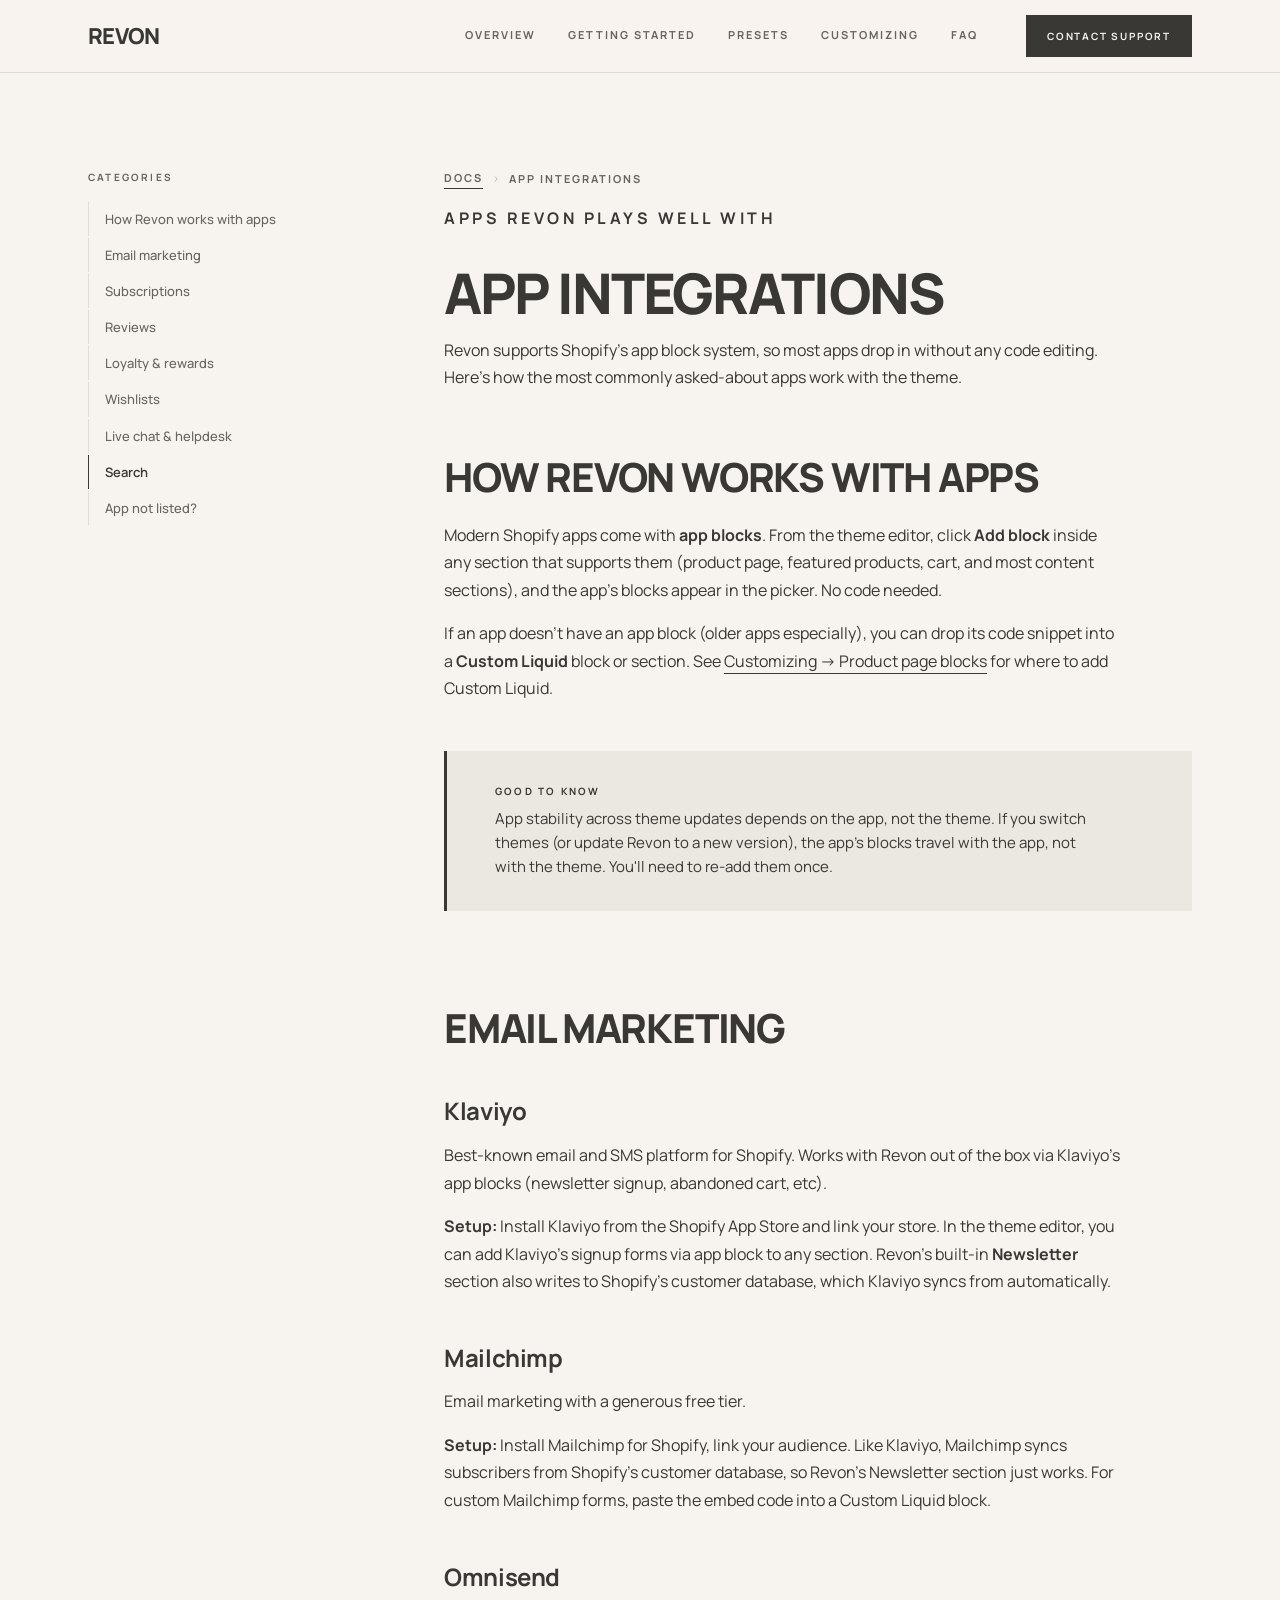
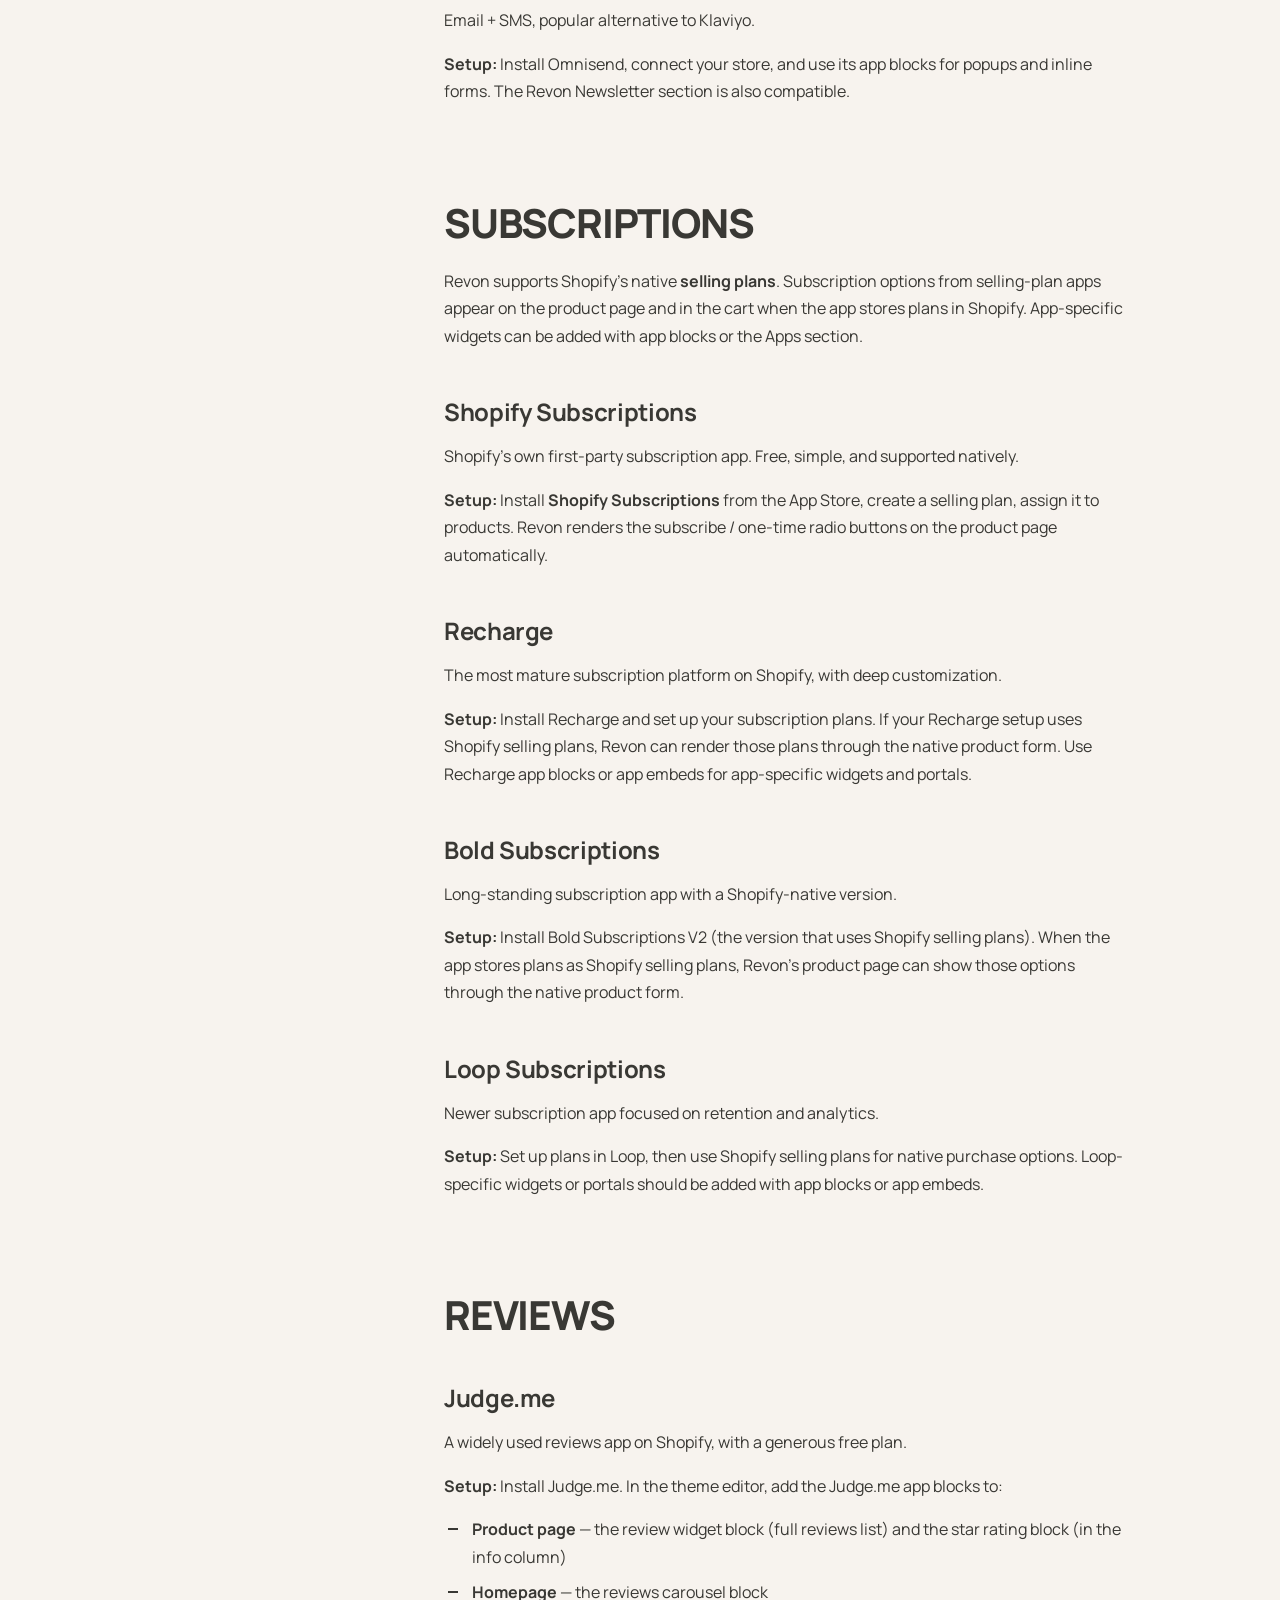
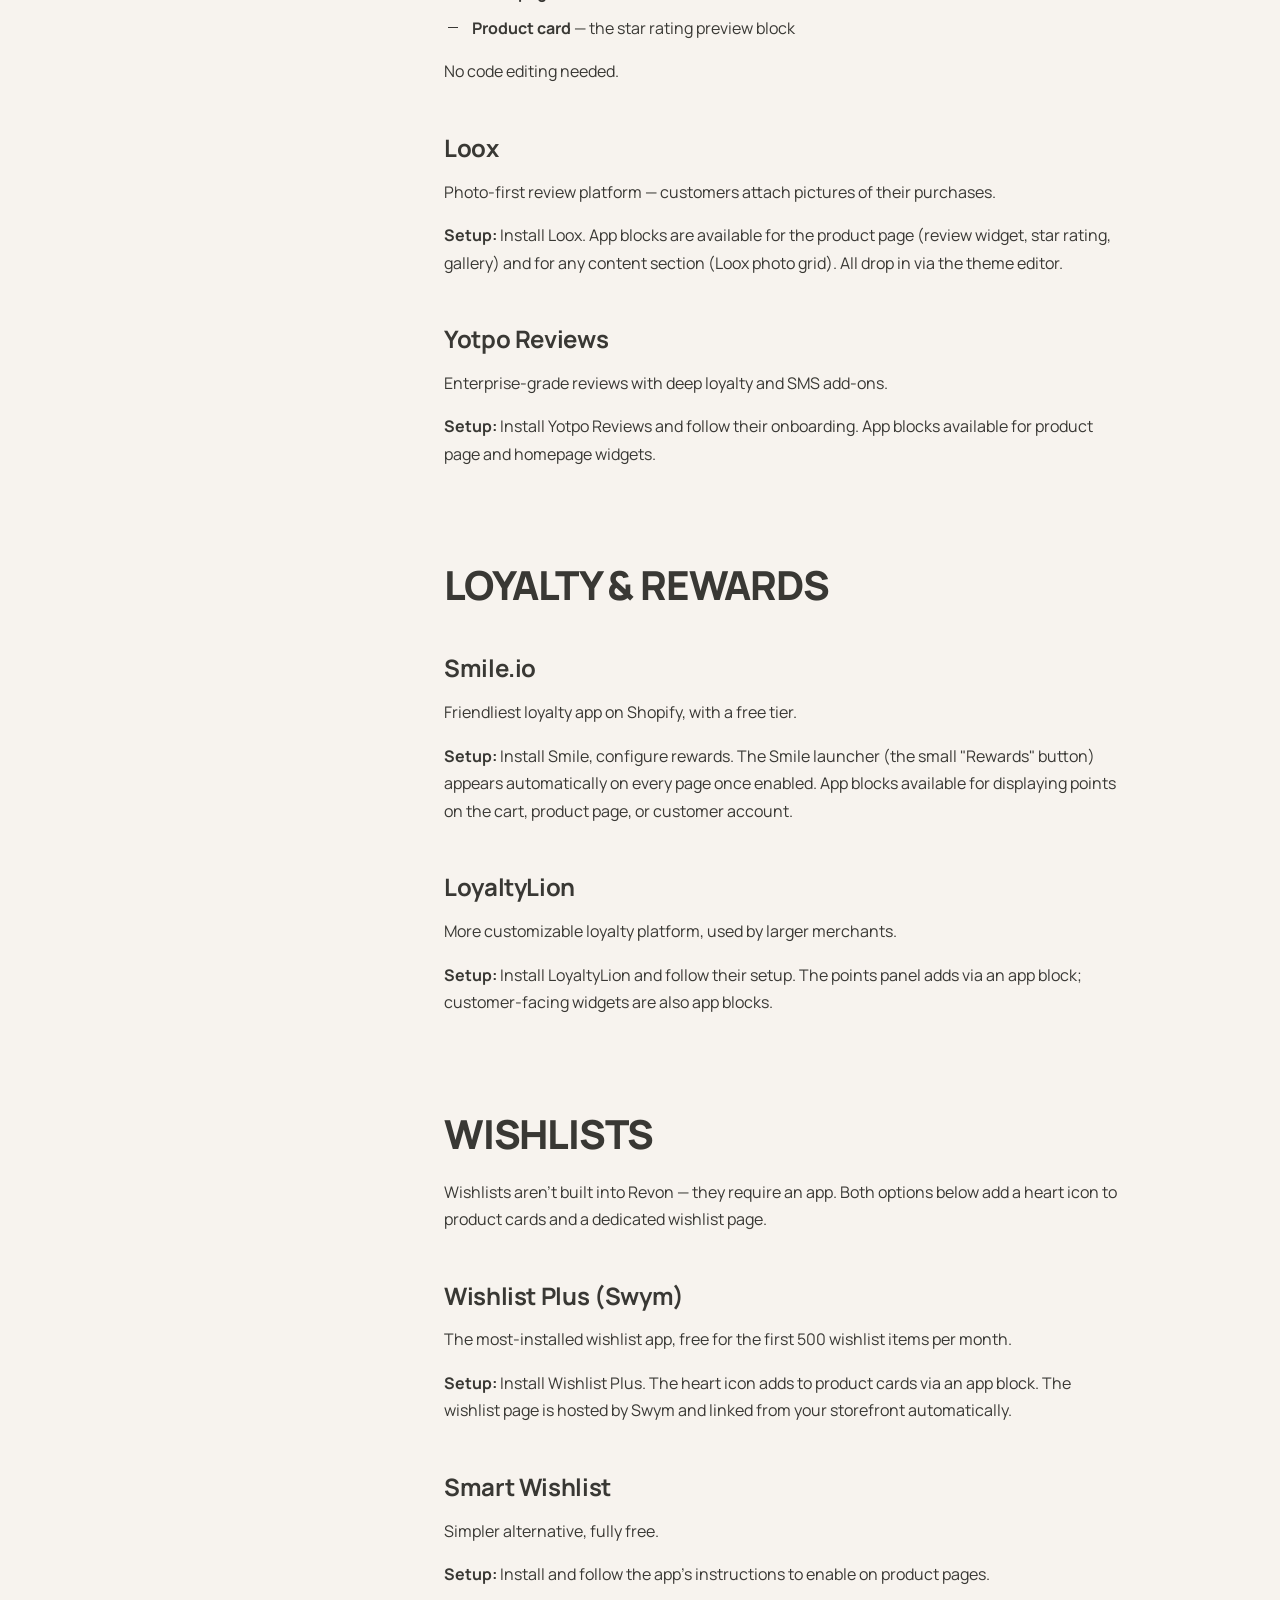
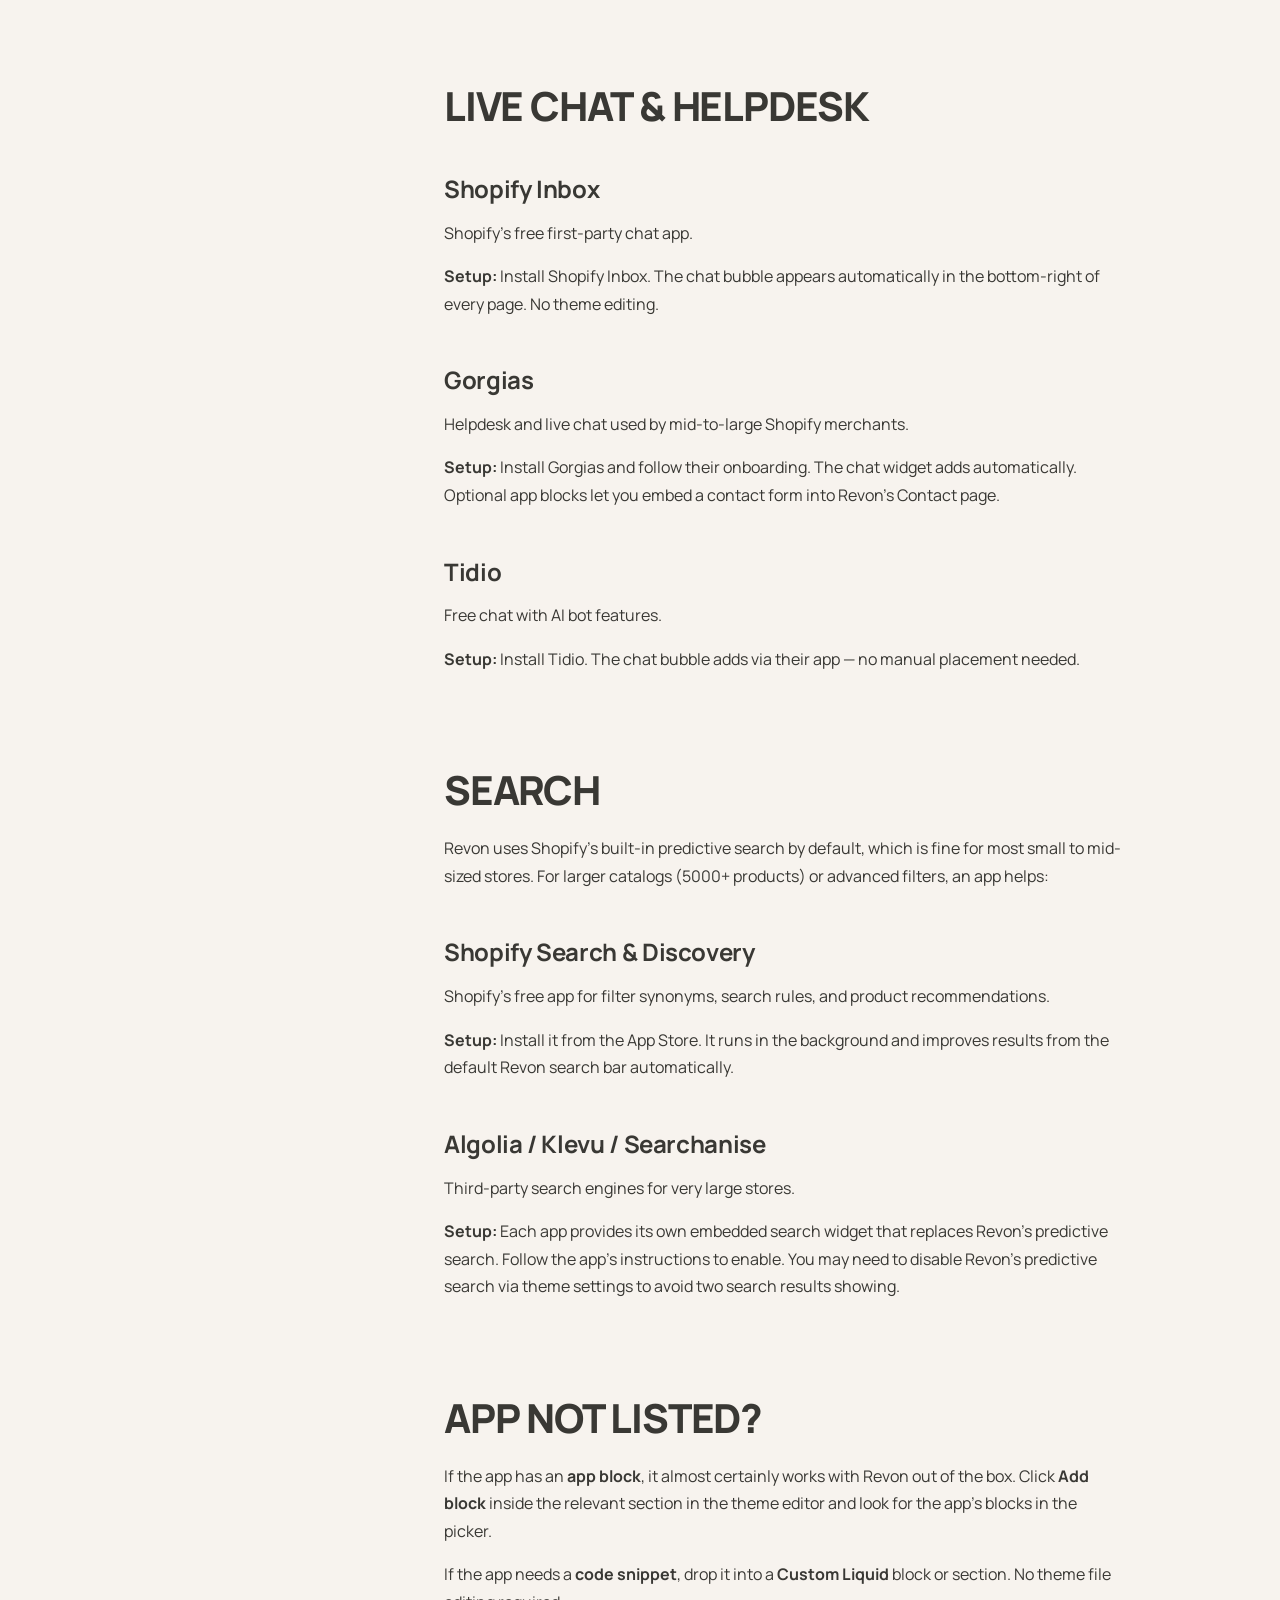
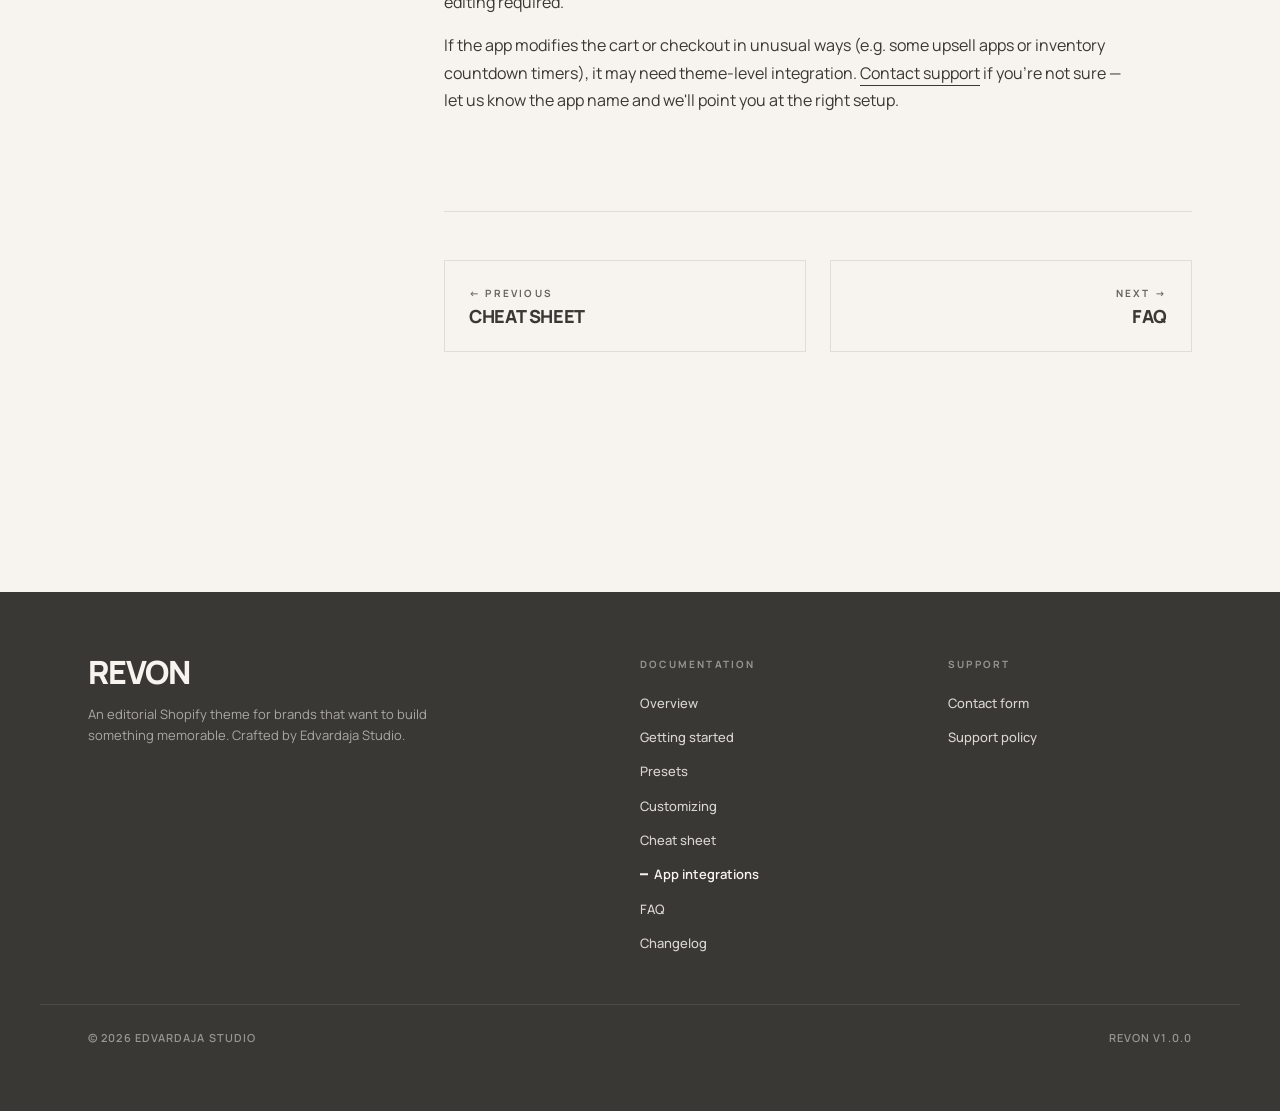
==== commit 1fb91873: "docs: align apps/changelog/faq/index with current theme; add submission-polish audit Co-Authored-By:" ====
--- a/apps.html
+++ b/apps.html
@@ -107,7 +107,7 @@
 
       <h2 class="h2" id="subscriptions">Subscriptions</h2>
 
-      <p>Revon supports Shopify's native <strong>selling plans</strong>, which is what every modern subscription app uses. Subscription options appear automatically on the product page and in the cart — no theme setting to toggle.</p>
+      <p>Revon supports Shopify's native <strong>selling plans</strong>. Subscription options from selling-plan apps appear on the product page and in the cart when the app stores plans in Shopify. App-specific widgets can be added with app blocks or the Apps section.</p>
 
       <h3 class="h3">Shopify Subscriptions</h3>
       <p>Shopify's own first-party subscription app. Free, simple, and supported natively.</p>
@@ -115,20 +115,20 @@
 
       <h3 class="h3">Recharge</h3>
       <p>The most mature subscription platform on Shopify, with deep customization.</p>
-      <p><strong>Setup:</strong> Install Recharge and set up your subscription plans. Recharge uses Shopify selling plans, so Revon picks them up automatically. Recharge's customer portal opens in their hosted page by default.</p>
+      <p><strong>Setup:</strong> Install Recharge and set up your subscription plans. If your Recharge setup uses Shopify selling plans, Revon can render those plans through the native product form. Use Recharge app blocks or app embeds for app-specific widgets and portals.</p>
 
       <h3 class="h3">Bold Subscriptions</h3>
       <p>Long-standing subscription app with a Shopify-native version.</p>
-      <p><strong>Setup:</strong> Install Bold Subscriptions V2 (the version that uses Shopify selling plans). Once installed, Revon's product page shows subscription options automatically.</p>
+      <p><strong>Setup:</strong> Install Bold Subscriptions V2 (the version that uses Shopify selling plans). When the app stores plans as Shopify selling plans, Revon's product page can show those options through the native product form.</p>
 
       <h3 class="h3">Loop Subscriptions</h3>
       <p>Newer subscription app focused on retention and analytics.</p>
-      <p><strong>Setup:</strong> Same as the others — install, set up plans, and Revon renders them. Loop's customer portal can be embedded via an app block.</p>
+      <p><strong>Setup:</strong> Set up plans in Loop, then use Shopify selling plans for native purchase options. Loop-specific widgets or portals should be added with app blocks or app embeds.</p>
 
       <h2 class="h2" id="reviews">Reviews</h2>
 
       <h3 class="h3">Judge.me</h3>
-      <p>The most popular reviews app on Shopify, with a generous free plan.</p>
+      <p>A widely used reviews app on Shopify, with a generous free plan.</p>
       <p><strong>Setup:</strong> Install Judge.me. In the theme editor, add the Judge.me app blocks to:</p>
       <ul>
         <li><strong>Product page</strong> — the review widget block (full reviews list) and the star rating block (in the info column)</li>
--- a/styles.css
+++ b/styles.css
@@ -1511,7 +1511,7 @@
   color: var(--color-muted);
 }
 
-.font-sample--skincare {
+.font-sample--pure {
   font-family: var(--font-body);
   font-weight: 800;
   text-transform: uppercase;
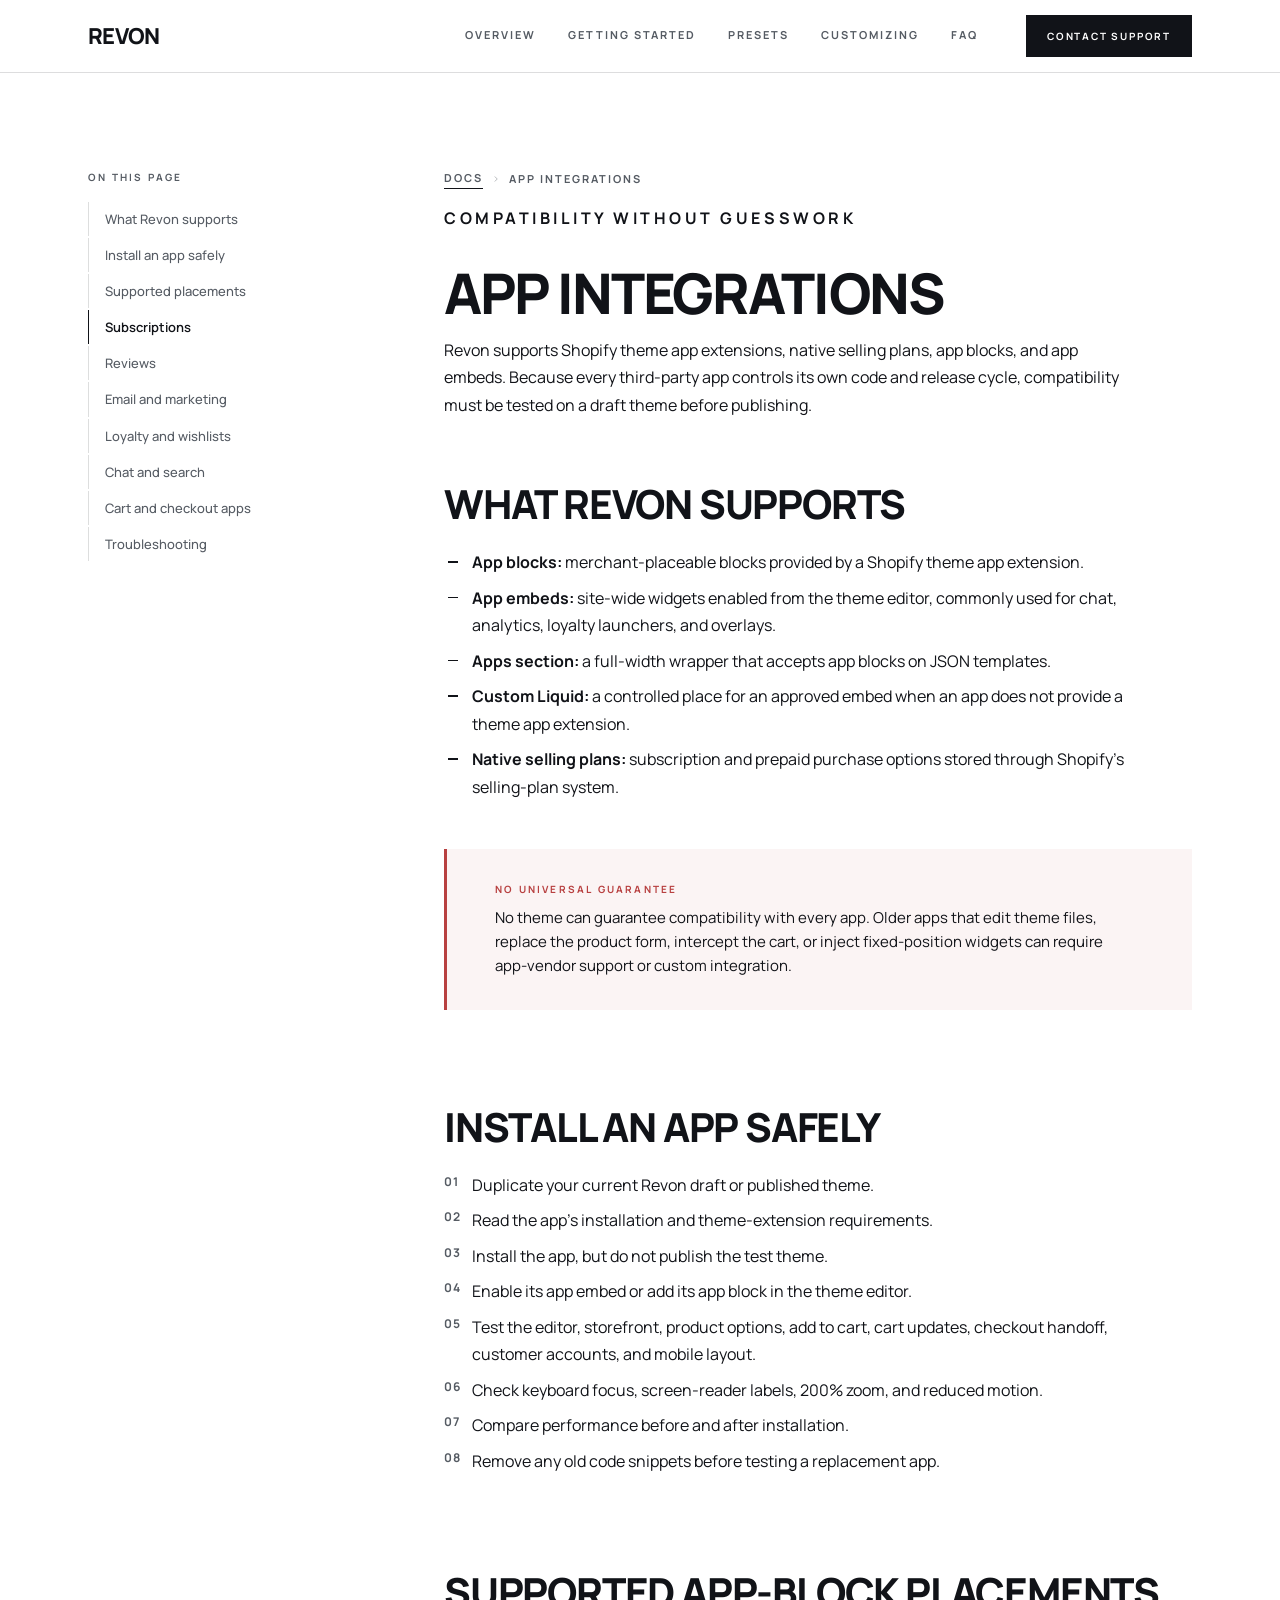
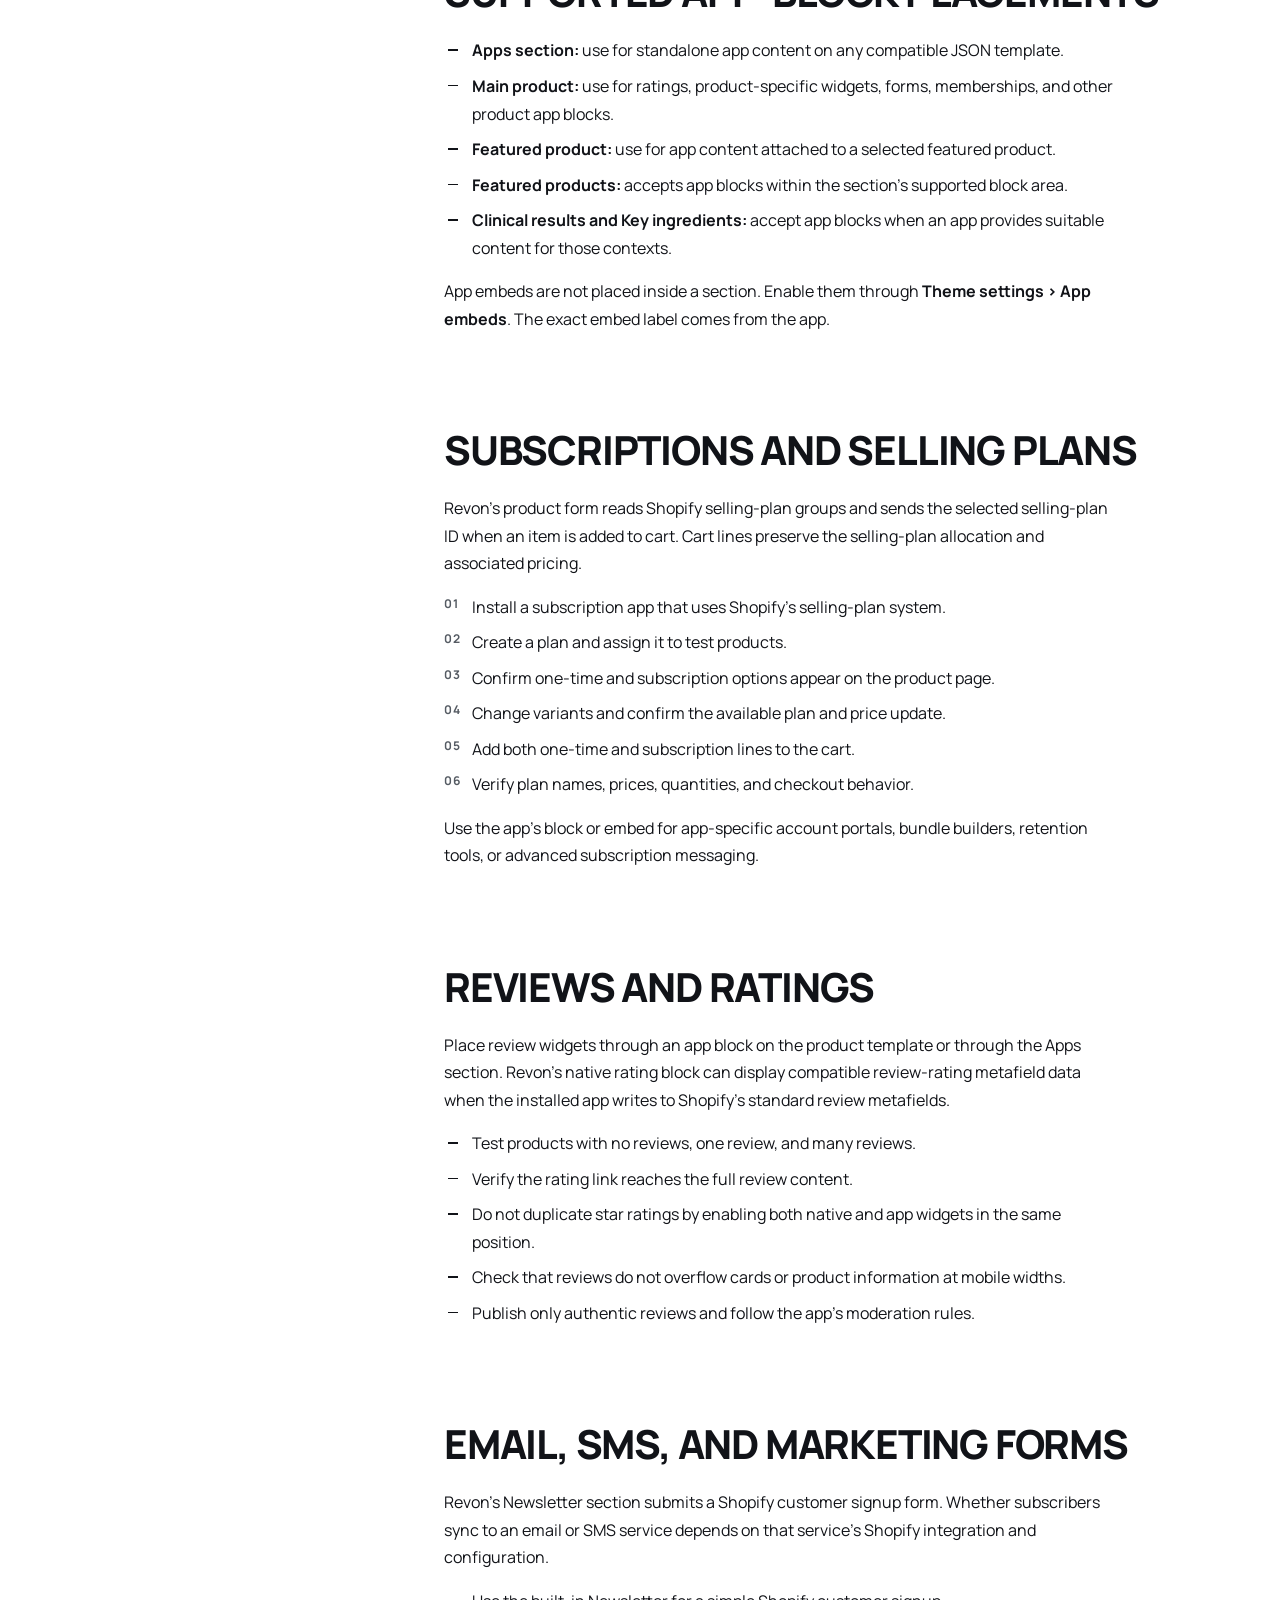
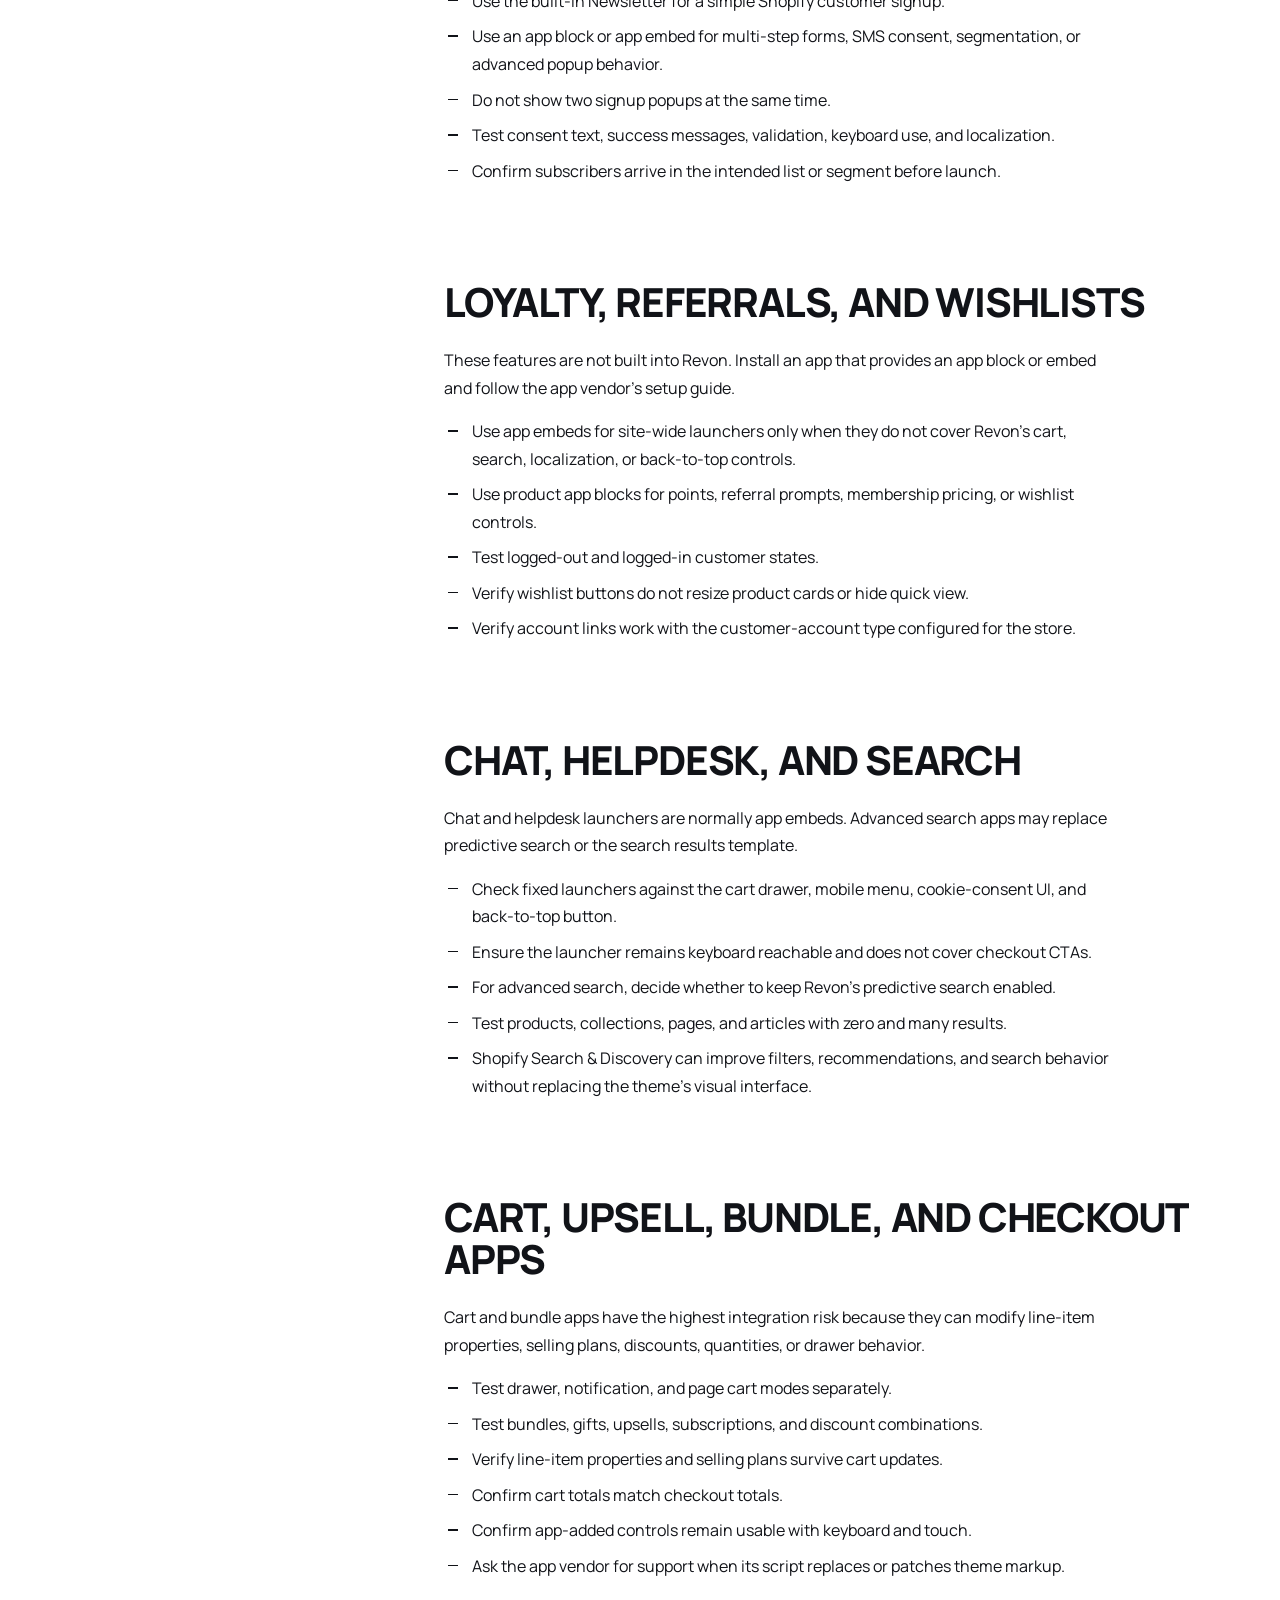
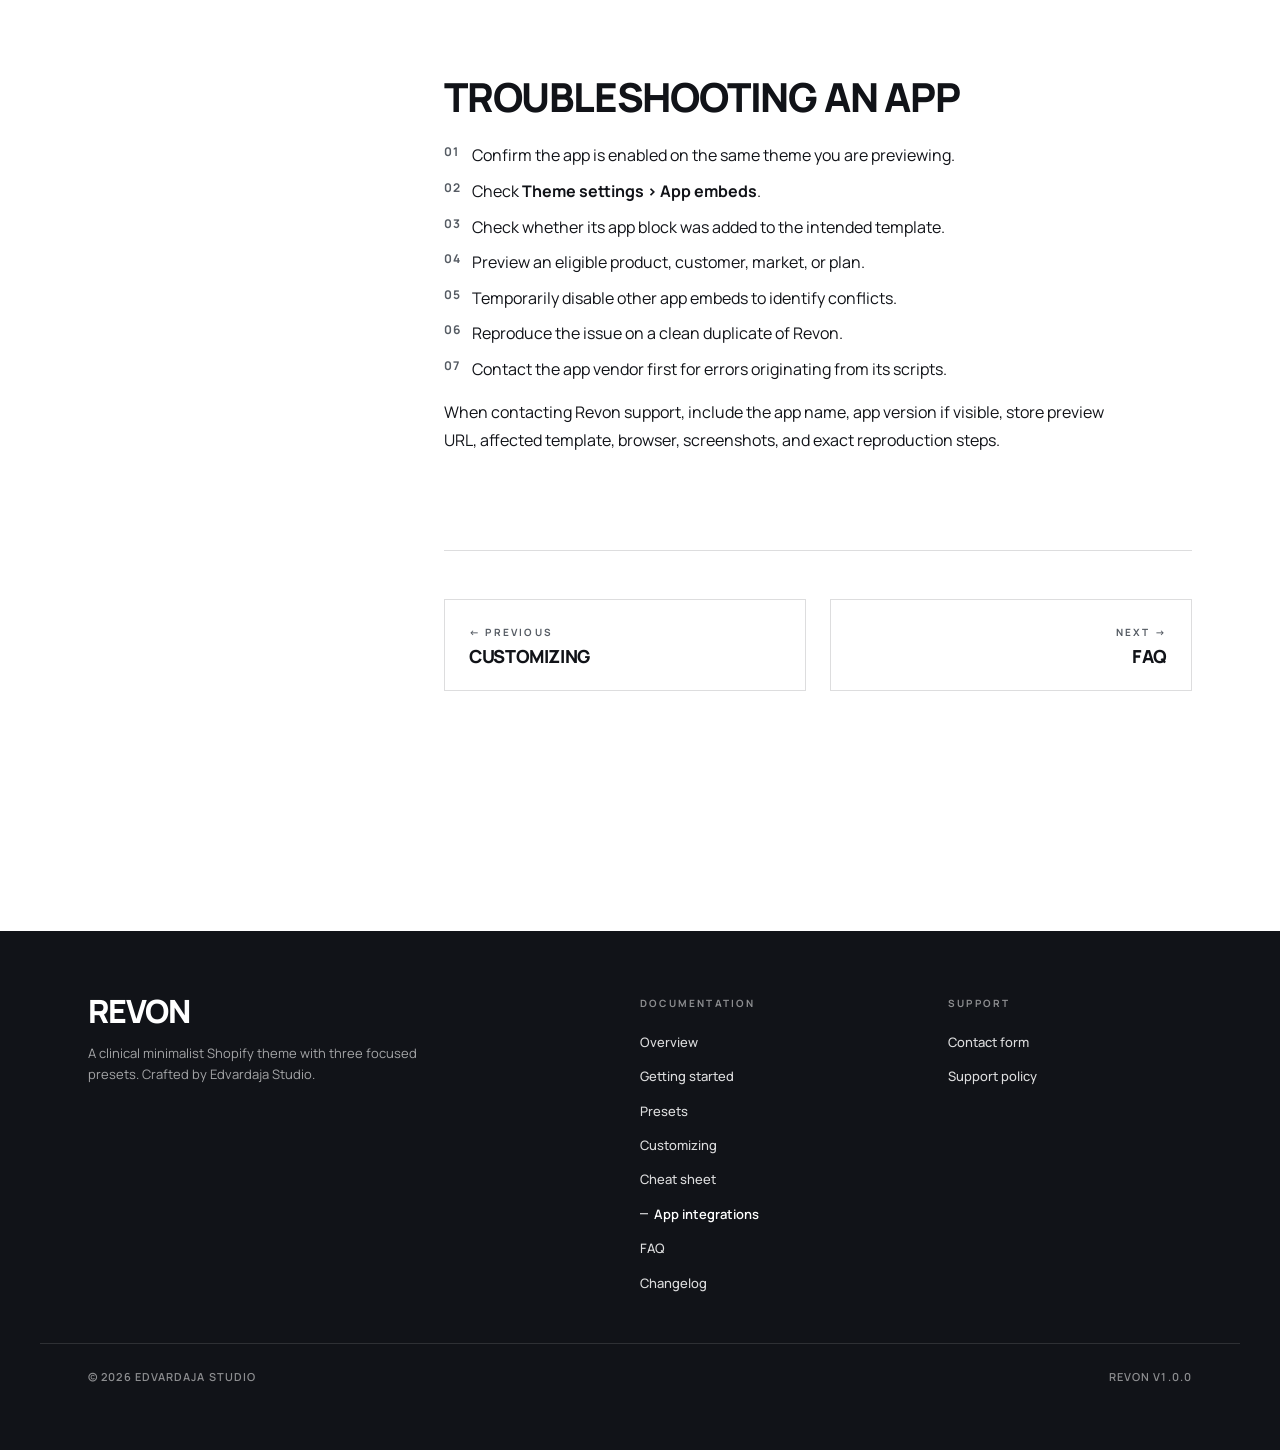
==== commit dd779352: "Update Revon documentation for current presets" ====
--- a/apps.html
+++ b/apps.html
@@ -3,11 +3,8 @@
 <head>
 <meta charset="UTF-8">
 <meta name="viewport" content="width=device-width, initial-scale=1.0">
-<title>App integrations · Revon documentation</title>
-<meta name="description" content="How Revon works with common Shopify apps — email marketing, subscriptions, reviews, loyalty, wishlists, and live chat.">
-<meta property="og:title" content="App integrations · Revon">
-<meta property="og:description" content="How Revon works with the most-asked-about Shopify apps.">
-<meta property="og:type" content="website">
+<title>App integrations | Revon documentation</title>
+<meta name="description" content="Safe setup and compatibility guide for Shopify app blocks, app embeds, subscriptions, reviews, loyalty, wishlists, chat, email, and search in Revon.">
 <link rel="icon" type="image/svg+xml" href="favicon.svg">
 <link rel="preconnect" href="https://fonts.googleapis.com">
 <link rel="preconnect" href="https://fonts.gstatic.com" crossorigin>
@@ -55,19 +52,19 @@
 
 <main id="main">
   <div class="doc-layout">
-
     <aside class="doc-sidebar" aria-label="On this page">
-      <span class="doc-sidebar__label">Categories</span>
+      <span class="doc-sidebar__label">On this page</span>
       <nav class="doc-sidebar__list">
-        <a href="#how">How Revon works with apps</a>
-        <a href="#email">Email marketing</a>
+        <a href="#support">What Revon supports</a>
+        <a href="#install">Install an app safely</a>
+        <a href="#placements">Supported placements</a>
         <a href="#subscriptions">Subscriptions</a>
         <a href="#reviews">Reviews</a>
-        <a href="#loyalty">Loyalty &amp; rewards</a>
-        <a href="#wishlist">Wishlists</a>
-        <a href="#chat">Live chat &amp; helpdesk</a>
-        <a href="#search">Search</a>
-        <a href="#missing">App not listed?</a>
+        <a href="#marketing">Email and marketing</a>
+        <a href="#loyalty">Loyalty and wishlists</a>
+        <a href="#chat">Chat and search</a>
+        <a href="#cart-apps">Cart and checkout apps</a>
+        <a href="#troubleshooting">Troubleshooting</a>
       </nav>
     </aside>
 
@@ -78,136 +75,127 @@
         <span>App integrations</span>
       </nav>
 
-      <p class="eyebrow">Apps Revon plays well with</p>
+      <p class="eyebrow">Compatibility without guesswork</p>
       <h1 class="h1" style="margin-top:var(--space-md)">App integrations</h1>
-      <p class="lead">Revon supports Shopify's app block system, so most apps drop in without any code editing. Here's how the most commonly asked-about apps work with the theme.</p>
-
-      <h2 class="h2" id="how">How Revon works with apps</h2>
-      <p>Modern Shopify apps come with <strong>app blocks</strong>. From the theme editor, click <strong>Add block</strong> inside any section that supports them (product page, featured products, cart, and most content sections), and the app's blocks appear in the picker. No code needed.</p>
-      <p>If an app doesn't have an app block (older apps especially), you can drop its code snippet into a <strong>Custom Liquid</strong> block or section. See <a href="customizing.html#blocks">Customizing → Product page blocks</a> for where to add Custom Liquid.</p>
-
-      <div class="callout">
-        <span class="callout__label">Good to know</span>
-        <p>App stability across theme updates depends on the app, not the theme. If you switch themes (or update Revon to a new version), the app's blocks travel with the app, not with the theme. You'll need to re-add them once.</p>
+      <p class="lead">Revon supports Shopify theme app extensions, native selling plans, app blocks, and app embeds. Because every third-party app controls its own code and release cycle, compatibility must be tested on a draft theme before publishing.</p>
+
+      <h2 class="h2" id="support">What Revon supports</h2>
+      <ul>
+        <li><strong>App blocks:</strong> merchant-placeable blocks provided by a Shopify theme app extension.</li>
+        <li><strong>App embeds:</strong> site-wide widgets enabled from the theme editor, commonly used for chat, analytics, loyalty launchers, and overlays.</li>
+        <li><strong>Apps section:</strong> a full-width wrapper that accepts app blocks on JSON templates.</li>
+        <li><strong>Custom Liquid:</strong> a controlled place for an approved embed when an app does not provide a theme app extension.</li>
+        <li><strong>Native selling plans:</strong> subscription and prepaid purchase options stored through Shopify's selling-plan system.</li>
+      </ul>
+      <div class="callout callout--warn">
+        <span class="callout__label">No universal guarantee</span>
+        <p>No theme can guarantee compatibility with every app. Older apps that edit theme files, replace the product form, intercept the cart, or inject fixed-position widgets can require app-vendor support or custom integration.</p>
       </div>
 
-      <h2 class="h2" id="email">Email marketing</h2>
-
-      <h3 class="h3">Klaviyo</h3>
-      <p>Best-known email and SMS platform for Shopify. Works with Revon out of the box via Klaviyo's app blocks (newsletter signup, abandoned cart, etc).</p>
-      <p><strong>Setup:</strong> Install Klaviyo from the Shopify App Store and link your store. In the theme editor, you can add Klaviyo's signup forms via app block to any section. Revon's built-in <strong>Newsletter</strong> section also writes to Shopify's customer database, which Klaviyo syncs from automatically.</p>
-
-      <h3 class="h3">Mailchimp</h3>
-      <p>Email marketing with a generous free tier.</p>
-      <p><strong>Setup:</strong> Install Mailchimp for Shopify, link your audience. Like Klaviyo, Mailchimp syncs subscribers from Shopify's customer database, so Revon's Newsletter section just works. For custom Mailchimp forms, paste the embed code into a Custom Liquid block.</p>
-
-      <h3 class="h3">Omnisend</h3>
-      <p>Email + SMS, popular alternative to Klaviyo.</p>
-      <p><strong>Setup:</strong> Install Omnisend, connect your store, and use its app blocks for popups and inline forms. The Revon Newsletter section is also compatible.</p>
-
-      <h2 class="h2" id="subscriptions">Subscriptions</h2>
-
-      <p>Revon supports Shopify's native <strong>selling plans</strong>. Subscription options from selling-plan apps appear on the product page and in the cart when the app stores plans in Shopify. App-specific widgets can be added with app blocks or the Apps section.</p>
-
-      <h3 class="h3">Shopify Subscriptions</h3>
-      <p>Shopify's own first-party subscription app. Free, simple, and supported natively.</p>
-      <p><strong>Setup:</strong> Install <strong>Shopify Subscriptions</strong> from the App Store, create a selling plan, assign it to products. Revon renders the subscribe / one-time radio buttons on the product page automatically.</p>
-
-      <h3 class="h3">Recharge</h3>
-      <p>The most mature subscription platform on Shopify, with deep customization.</p>
-      <p><strong>Setup:</strong> Install Recharge and set up your subscription plans. If your Recharge setup uses Shopify selling plans, Revon can render those plans through the native product form. Use Recharge app blocks or app embeds for app-specific widgets and portals.</p>
-
-      <h3 class="h3">Bold Subscriptions</h3>
-      <p>Long-standing subscription app with a Shopify-native version.</p>
-      <p><strong>Setup:</strong> Install Bold Subscriptions V2 (the version that uses Shopify selling plans). When the app stores plans as Shopify selling plans, Revon's product page can show those options through the native product form.</p>
-
-      <h3 class="h3">Loop Subscriptions</h3>
-      <p>Newer subscription app focused on retention and analytics.</p>
-      <p><strong>Setup:</strong> Set up plans in Loop, then use Shopify selling plans for native purchase options. Loop-specific widgets or portals should be added with app blocks or app embeds.</p>
-
-      <h2 class="h2" id="reviews">Reviews</h2>
-
-      <h3 class="h3">Judge.me</h3>
-      <p>A widely used reviews app on Shopify, with a generous free plan.</p>
-      <p><strong>Setup:</strong> Install Judge.me. In the theme editor, add the Judge.me app blocks to:</p>
-      <ul>
-        <li><strong>Product page</strong> — the review widget block (full reviews list) and the star rating block (in the info column)</li>
-        <li><strong>Homepage</strong> — the reviews carousel block</li>
-        <li><strong>Product card</strong> — the star rating preview block</li>
-      </ul>
-      <p>No code editing needed.</p>
-
-      <h3 class="h3">Loox</h3>
-      <p>Photo-first review platform — customers attach pictures of their purchases.</p>
-      <p><strong>Setup:</strong> Install Loox. App blocks are available for the product page (review widget, star rating, gallery) and for any content section (Loox photo grid). All drop in via the theme editor.</p>
-
-      <h3 class="h3">Yotpo Reviews</h3>
-      <p>Enterprise-grade reviews with deep loyalty and SMS add-ons.</p>
-      <p><strong>Setup:</strong> Install Yotpo Reviews and follow their onboarding. App blocks available for product page and homepage widgets.</p>
-
-      <h2 class="h2" id="loyalty">Loyalty &amp; rewards</h2>
-
-      <h3 class="h3">Smile.io</h3>
-      <p>Friendliest loyalty app on Shopify, with a free tier.</p>
-      <p><strong>Setup:</strong> Install Smile, configure rewards. The Smile launcher (the small "Rewards" button) appears automatically on every page once enabled. App blocks available for displaying points on the cart, product page, or customer account.</p>
-
-      <h3 class="h3">LoyaltyLion</h3>
-      <p>More customizable loyalty platform, used by larger merchants.</p>
-      <p><strong>Setup:</strong> Install LoyaltyLion and follow their setup. The points panel adds via an app block; customer-facing widgets are also app blocks.</p>
-
-      <h2 class="h2" id="wishlist">Wishlists</h2>
-
-      <p>Wishlists aren't built into Revon — they require an app. Both options below add a heart icon to product cards and a dedicated wishlist page.</p>
-
-      <h3 class="h3">Wishlist Plus (Swym)</h3>
-      <p>The most-installed wishlist app, free for the first 500 wishlist items per month.</p>
-      <p><strong>Setup:</strong> Install Wishlist Plus. The heart icon adds to product cards via an app block. The wishlist page is hosted by Swym and linked from your storefront automatically.</p>
-
-      <h3 class="h3">Smart Wishlist</h3>
-      <p>Simpler alternative, fully free.</p>
-      <p><strong>Setup:</strong> Install and follow the app's instructions to enable on product pages.</p>
-
-      <h2 class="h2" id="chat">Live chat &amp; helpdesk</h2>
-
-      <h3 class="h3">Shopify Inbox</h3>
-      <p>Shopify's free first-party chat app.</p>
-      <p><strong>Setup:</strong> Install Shopify Inbox. The chat bubble appears automatically in the bottom-right of every page. No theme editing.</p>
-
-      <h3 class="h3">Gorgias</h3>
-      <p>Helpdesk and live chat used by mid-to-large Shopify merchants.</p>
-      <p><strong>Setup:</strong> Install Gorgias and follow their onboarding. The chat widget adds automatically. Optional app blocks let you embed a contact form into Revon's Contact page.</p>
-
-      <h3 class="h3">Tidio</h3>
-      <p>Free chat with AI bot features.</p>
-      <p><strong>Setup:</strong> Install Tidio. The chat bubble adds via their app — no manual placement needed.</p>
-
-      <h2 class="h2" id="search">Search</h2>
-
-      <p>Revon uses Shopify's built-in predictive search by default, which is fine for most small to mid-sized stores. For larger catalogs (5000+ products) or advanced filters, an app helps:</p>
-
-      <h3 class="h3">Shopify Search &amp; Discovery</h3>
-      <p>Shopify's free app for filter synonyms, search rules, and product recommendations.</p>
-      <p><strong>Setup:</strong> Install it from the App Store. It runs in the background and improves results from the default Revon search bar automatically.</p>
-
-      <h3 class="h3">Algolia / Klevu / Searchanise</h3>
-      <p>Third-party search engines for very large stores.</p>
-      <p><strong>Setup:</strong> Each app provides its own embedded search widget that replaces Revon's predictive search. Follow the app's instructions to enable. You may need to disable Revon's predictive search via theme settings to avoid two search results showing.</p>
-
-      <h2 class="h2" id="missing">App not listed?</h2>
-
-      <p>If the app has an <strong>app block</strong>, it almost certainly works with Revon out of the box. Click <strong>Add block</strong> inside the relevant section in the theme editor and look for the app's blocks in the picker.</p>
-
-      <p>If the app needs a <strong>code snippet</strong>, drop it into a <strong>Custom Liquid</strong> block or section. No theme file editing required.</p>
-
-      <p>If the app modifies the cart or checkout in unusual ways (e.g. some upsell apps or inventory countdown timers), it may need theme-level integration. <a href="support.html">Contact support</a> if you're not sure — let us know the app name and we'll point you at the right setup.</p>
+      <h2 class="h2" id="install">Install an app safely</h2>
+      <ol>
+        <li>Duplicate your current Revon draft or published theme.</li>
+        <li>Read the app's installation and theme-extension requirements.</li>
+        <li>Install the app, but do not publish the test theme.</li>
+        <li>Enable its app embed or add its app block in the theme editor.</li>
+        <li>Test the editor, storefront, product options, add to cart, cart updates, checkout handoff, customer accounts, and mobile layout.</li>
+        <li>Check keyboard focus, screen-reader labels, 200% zoom, and reduced motion.</li>
+        <li>Compare performance before and after installation.</li>
+        <li>Remove any old code snippets before testing a replacement app.</li>
+      </ol>
+
+      <h2 class="h2" id="placements">Supported app-block placements</h2>
+      <ul>
+        <li><strong>Apps section:</strong> use for standalone app content on any compatible JSON template.</li>
+        <li><strong>Main product:</strong> use for ratings, product-specific widgets, forms, memberships, and other product app blocks.</li>
+        <li><strong>Featured product:</strong> use for app content attached to a selected featured product.</li>
+        <li><strong>Featured products:</strong> accepts app blocks within the section's supported block area.</li>
+        <li><strong>Clinical results and Key ingredients:</strong> accept app blocks when an app provides suitable content for those contexts.</li>
+      </ul>
+      <p>App embeds are not placed inside a section. Enable them through <strong>Theme settings &gt; App embeds</strong>. The exact embed label comes from the app.</p>
+
+      <h2 class="h2" id="subscriptions">Subscriptions and selling plans</h2>
+      <p>Revon's product form reads Shopify selling-plan groups and sends the selected selling-plan ID when an item is added to cart. Cart lines preserve the selling-plan allocation and associated pricing.</p>
+      <ol>
+        <li>Install a subscription app that uses Shopify's selling-plan system.</li>
+        <li>Create a plan and assign it to test products.</li>
+        <li>Confirm one-time and subscription options appear on the product page.</li>
+        <li>Change variants and confirm the available plan and price update.</li>
+        <li>Add both one-time and subscription lines to the cart.</li>
+        <li>Verify plan names, prices, quantities, and checkout behavior.</li>
+      </ol>
+      <p>Use the app's block or embed for app-specific account portals, bundle builders, retention tools, or advanced subscription messaging.</p>
+
+      <h2 class="h2" id="reviews">Reviews and ratings</h2>
+      <p>Place review widgets through an app block on the product template or through the Apps section. Revon's native rating block can display compatible review-rating metafield data when the installed app writes to Shopify's standard review metafields.</p>
+      <ul>
+        <li>Test products with no reviews, one review, and many reviews.</li>
+        <li>Verify the rating link reaches the full review content.</li>
+        <li>Do not duplicate star ratings by enabling both native and app widgets in the same position.</li>
+        <li>Check that reviews do not overflow cards or product information at mobile widths.</li>
+        <li>Publish only authentic reviews and follow the app's moderation rules.</li>
+      </ul>
+
+      <h2 class="h2" id="marketing">Email, SMS, and marketing forms</h2>
+      <p>Revon's Newsletter section submits a Shopify customer signup form. Whether subscribers sync to an email or SMS service depends on that service's Shopify integration and configuration.</p>
+      <ul>
+        <li>Use the built-in Newsletter for a simple Shopify customer signup.</li>
+        <li>Use an app block or app embed for multi-step forms, SMS consent, segmentation, or advanced popup behavior.</li>
+        <li>Do not show two signup popups at the same time.</li>
+        <li>Test consent text, success messages, validation, keyboard use, and localization.</li>
+        <li>Confirm subscribers arrive in the intended list or segment before launch.</li>
+      </ul>
+
+      <h2 class="h2" id="loyalty">Loyalty, referrals, and wishlists</h2>
+      <p>These features are not built into Revon. Install an app that provides an app block or embed and follow the app vendor's setup guide.</p>
+      <ul>
+        <li>Use app embeds for site-wide launchers only when they do not cover Revon's cart, search, localization, or back-to-top controls.</li>
+        <li>Use product app blocks for points, referral prompts, membership pricing, or wishlist controls.</li>
+        <li>Test logged-out and logged-in customer states.</li>
+        <li>Verify wishlist buttons do not resize product cards or hide quick view.</li>
+        <li>Verify account links work with the customer-account type configured for the store.</li>
+      </ul>
+
+      <h2 class="h2" id="chat">Chat, helpdesk, and search</h2>
+      <p>Chat and helpdesk launchers are normally app embeds. Advanced search apps may replace predictive search or the search results template.</p>
+      <ul>
+        <li>Check fixed launchers against the cart drawer, mobile menu, cookie-consent UI, and back-to-top button.</li>
+        <li>Ensure the launcher remains keyboard reachable and does not cover checkout CTAs.</li>
+        <li>For advanced search, decide whether to keep Revon's predictive search enabled.</li>
+        <li>Test products, collections, pages, and articles with zero and many results.</li>
+        <li>Shopify Search &amp; Discovery can improve filters, recommendations, and search behavior without replacing the theme's visual interface.</li>
+      </ul>
+
+      <h2 class="h2" id="cart-apps">Cart, upsell, bundle, and checkout apps</h2>
+      <p>Cart and bundle apps have the highest integration risk because they can modify line-item properties, selling plans, discounts, quantities, or drawer behavior.</p>
+      <ul>
+        <li>Test drawer, notification, and page cart modes separately.</li>
+        <li>Test bundles, gifts, upsells, subscriptions, and discount combinations.</li>
+        <li>Verify line-item properties and selling plans survive cart updates.</li>
+        <li>Confirm cart totals match checkout totals.</li>
+        <li>Confirm app-added controls remain usable with keyboard and touch.</li>
+        <li>Ask the app vendor for support when its script replaces or patches theme markup.</li>
+      </ul>
+
+      <h2 class="h2" id="troubleshooting">Troubleshooting an app</h2>
+      <ol>
+        <li>Confirm the app is enabled on the same theme you are previewing.</li>
+        <li>Check <strong>Theme settings &gt; App embeds</strong>.</li>
+        <li>Check whether its app block was added to the intended template.</li>
+        <li>Preview an eligible product, customer, market, or plan.</li>
+        <li>Temporarily disable other app embeds to identify conflicts.</li>
+        <li>Reproduce the issue on a clean duplicate of Revon.</li>
+        <li>Contact the app vendor first for errors originating from its scripts.</li>
+      </ol>
+      <p>When contacting Revon support, include the app name, app version if visible, store preview URL, affected template, browser, screenshots, and exact reproduction steps.</p>
 
       <div class="pager">
-        <a href="cheatsheet.html" class="pager--prev">
-          <span class="pager__label">← Previous</span>
-          <span class="pager__title">Cheat sheet</span>
+        <a href="customizing.html" class="pager--prev">
+          <span class="pager__label">&larr; Previous</span>
+          <span class="pager__title">Customizing</span>
         </a>
         <a href="faq.html" class="pager--next">
-          <span class="pager__label">Next →</span>
+          <span class="pager__label">Next &rarr;</span>
           <span class="pager__title">FAQ</span>
         </a>
       </div>
@@ -219,7 +207,7 @@
   <div class="site-footer__inner">
     <div>
       <div class="site-footer__brand">Revon</div>
-      <p class="site-footer__tagline">An editorial Shopify theme for brands that want to build something memorable. Crafted by Edvardaja Studio.</p>
+      <p class="site-footer__tagline">A clinical minimalist Shopify theme with three focused presets. Crafted by Edvardaja Studio.</p>
     </div>
     <div>
       <div class="site-footer__col-label">Documentation</div>
@@ -243,7 +231,7 @@
     </div>
   </div>
   <div class="site-footer__bottom">
-    <span>© 2026 Edvardaja Studio</span>
+    <span>&copy; 2026 Edvardaja Studio</span>
     <span>Revon v1.0.0</span>
   </div>
 </footer>
--- a/styles.css
+++ b/styles.css
@@ -1,18 +1,18 @@
 @charset "UTF-8";
 :root {
   
-  --color-dark: #393834;
-  --color-muted: #666460;
-  --color-faint: #a3a099;
-  --color-warm: #f7f3ee;
-  --color-card: #ebe8e2;
+  --color-dark: #111318;
+  --color-muted: #555b63;
+  --color-faint: #8a919a;
+  --color-warm: #ffffff;
+  --color-card: #f2f4f5;
   --color-white: #ffffff;
-  --color-black: #1a1a18;
-  --color-accent: #393834;
-  --color-border: rgba(57, 56, 52, 0.12);
-  --color-border-strong: rgba(57, 56, 52, 0.24);
-  --color-overlay: rgba(57, 56, 52, 0.5);
-  --color-success: #2d6a4f;
+  --color-black: #08090c;
+  --color-accent: #006b5d;
+  --color-border: rgba(17, 19, 24, 0.14);
+  --color-border-strong: rgba(17, 19, 24, 0.3);
+  --color-overlay: rgba(17, 19, 24, 0.55);
+  --color-success: #14734f;
   --color-error: #b84040;
 
   
@@ -309,7 +309,7 @@
   position: sticky;
   top: 0;
   z-index: 50;
-  background: rgba(247, 243, 238, 0.88);
+  background: rgba(255, 255, 255, 0.92);
   backdrop-filter: saturate(180%) blur(14px);
   -webkit-backdrop-filter: saturate(180%) blur(14px);
   border-bottom: 1px solid var(--color-border);
@@ -480,6 +480,14 @@
     grid-template-columns: 1fr;
     padding: var(--space-3xl) var(--space-lg);
     gap: var(--space-2xl);
+  }
+}
+
+@media (max-width: 749px) {
+  .doc-sidebar { display: none; }
+  .doc-layout {
+    padding-top: var(--space-2xl);
+    gap: 0;
   }
 }
 
@@ -1265,7 +1273,7 @@
 .site-footer__tagline {
   margin-top: var(--space-md);
   font-size: 13px;
-  color: rgba(247, 243, 238, 0.6);
+  color: rgba(255, 255, 255, 0.62);
   max-width: 44ch;
   line-height: 1.6;
 }
@@ -1275,7 +1283,7 @@
   font-weight: var(--fw-bold);
   letter-spacing: 0.22em;
   text-transform: uppercase;
-  color: rgba(247, 243, 238, 0.5);
+  color: rgba(255, 255, 255, 0.52);
   margin-bottom: var(--space-md);
 }
 
@@ -1288,7 +1296,7 @@
 .site-footer__list a {
   font-size: 13px;
   font-weight: var(--fw-medium);
-  color: rgba(247, 243, 238, 0.85);
+  color: rgba(255, 255, 255, 0.86);
   transition: color var(--duration-fast) var(--ease-out);
 }
 
@@ -1298,7 +1306,7 @@
   max-width: var(--wide-width);
   margin: var(--space-2xl) auto 0;
   padding: var(--space-lg) var(--space-2xl) 0;
-  border-top: 1px solid rgba(247, 243, 238, 0.1);
+  border-top: 1px solid rgba(255, 255, 255, 0.12);
   display: flex;
   justify-content: space-between;
   align-items: center;
@@ -1306,7 +1314,7 @@
   font-weight: var(--fw-semibold);
   letter-spacing: 0.1em;
   text-transform: uppercase;
-  color: rgba(247, 243, 238, 0.5);
+  color: rgba(255, 255, 255, 0.52);
 }
 
 @media (max-width: 900px) {
@@ -1654,21 +1662,13 @@
   overflow: hidden;
 }
 
-.cta-block::before {
-  content: "";
-  position: absolute;
-  inset: 0;
-  background: radial-gradient(ellipse at top, rgba(247, 243, 238, 0.06), transparent 60%);
-  pointer-events: none;
-}
-
 @media (max-width: 749px) {
   .cta-block { padding: var(--space-4xl) var(--space-lg); }
 }
 
 .cta-block > * { position: relative; z-index: 1; }
 
-.cta-block .eyebrow { color: rgba(247, 243, 238, 0.55); }
+.cta-block .eyebrow { color: rgba(255, 255, 255, 0.58); }
 
 .cta-block .h2 {
   color: var(--color-warm);
@@ -1677,7 +1677,7 @@
 }
 
 .cta-block .lead {
-  color: rgba(247, 243, 238, 0.78);
+  color: rgba(255, 255, 255, 0.8);
   margin: 0 auto var(--space-xl);
   max-width: 56ch;
 }
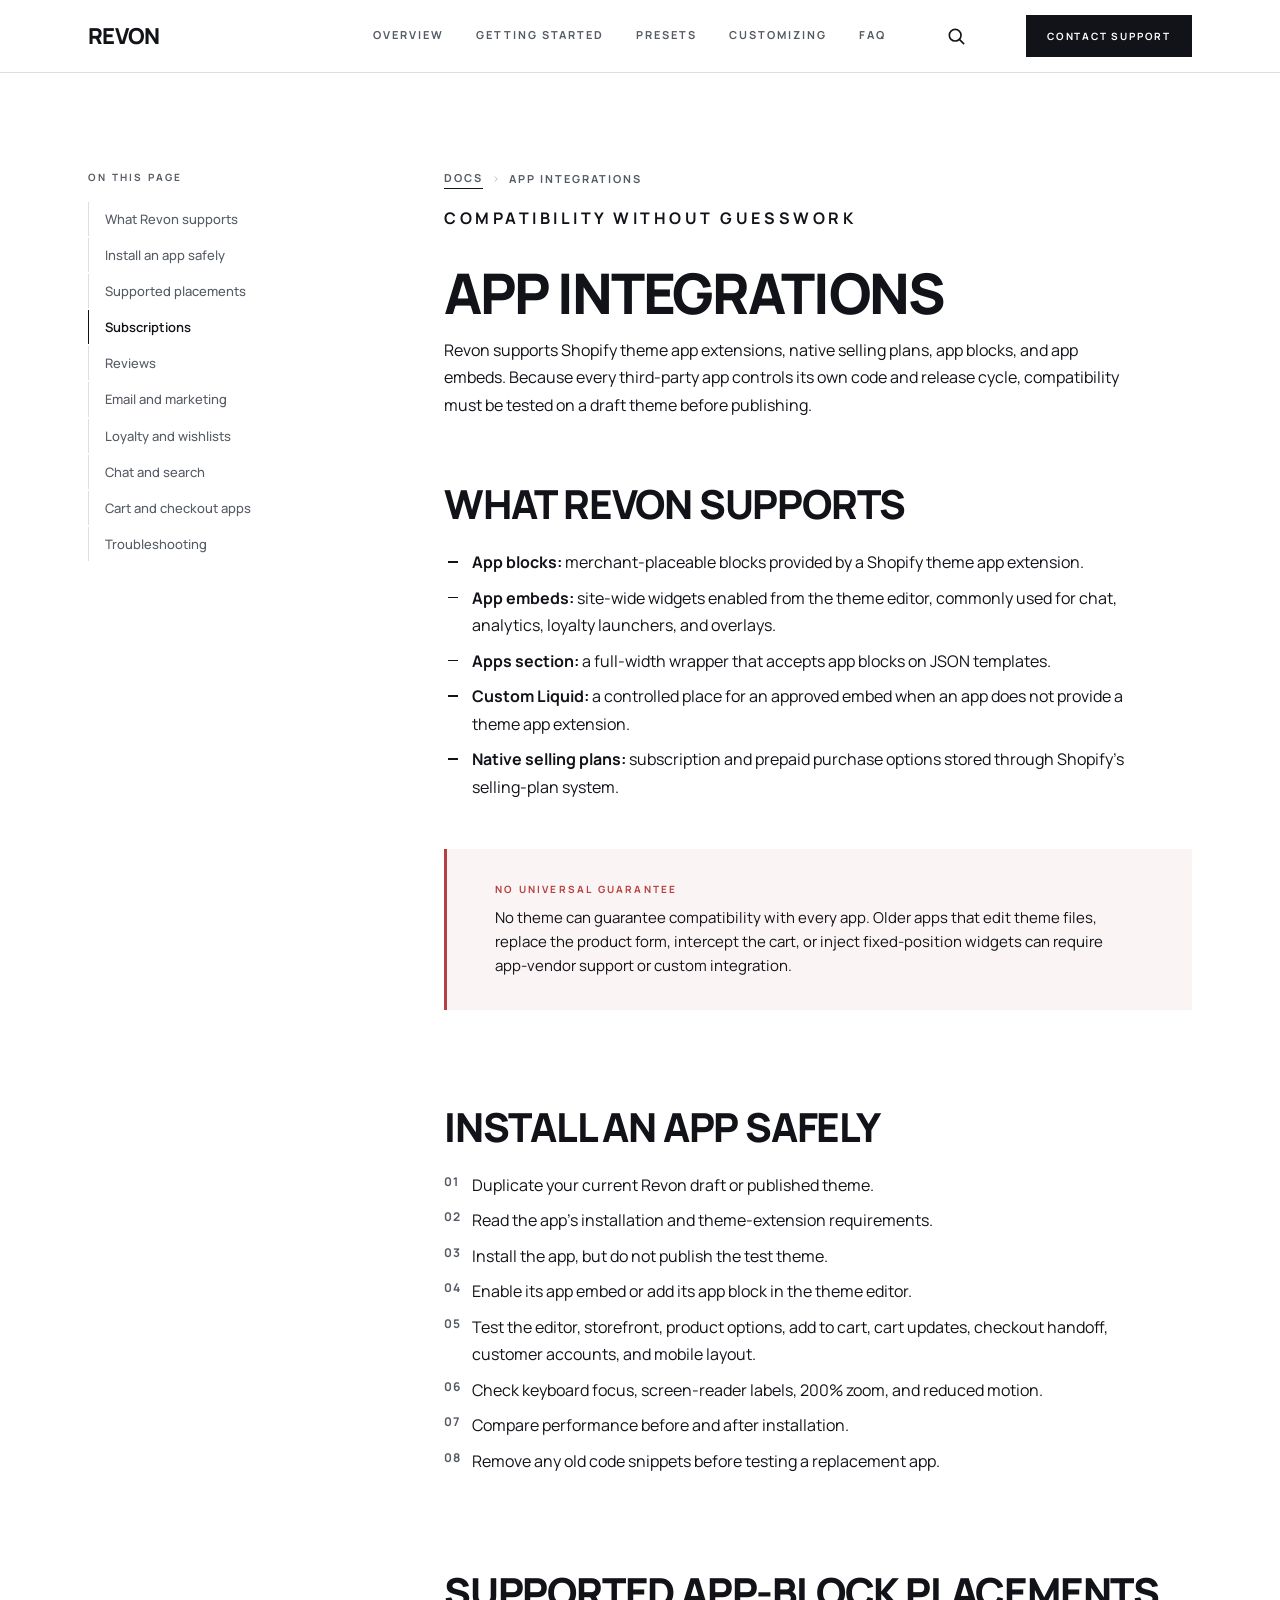
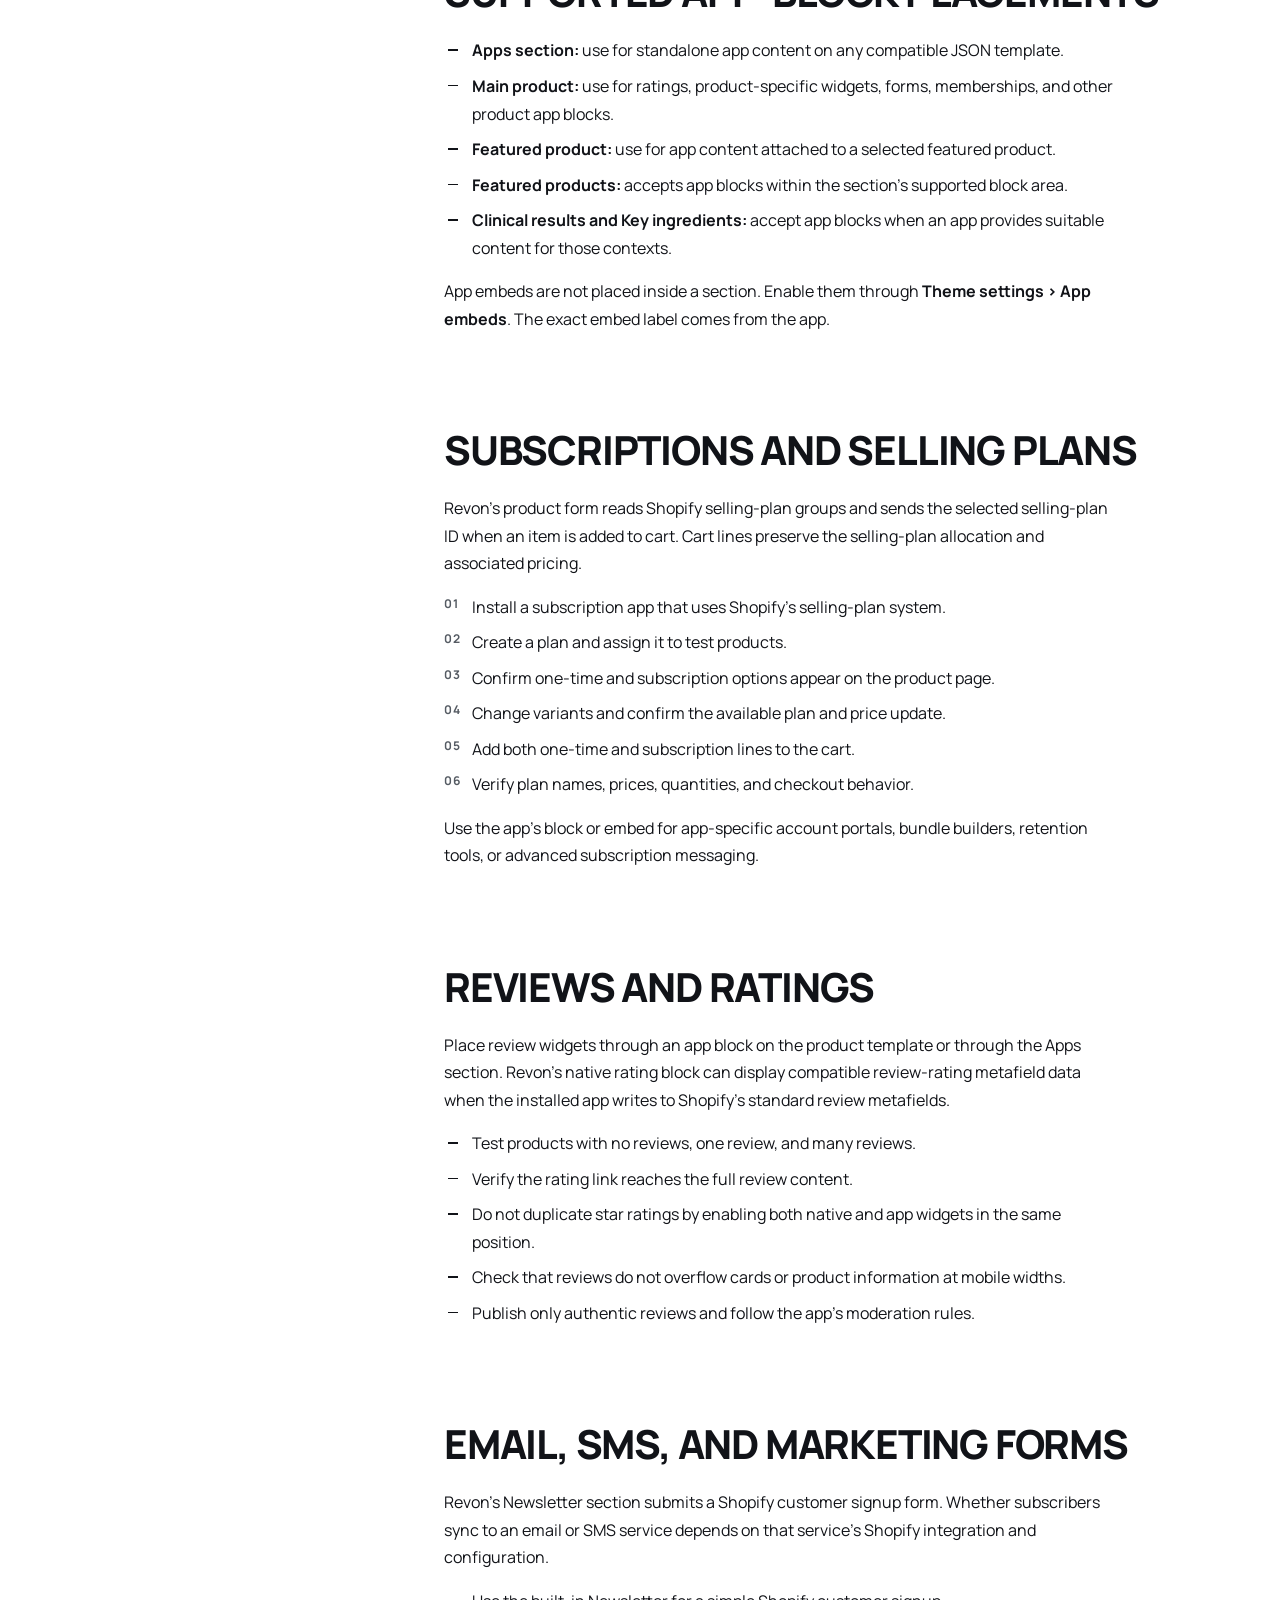
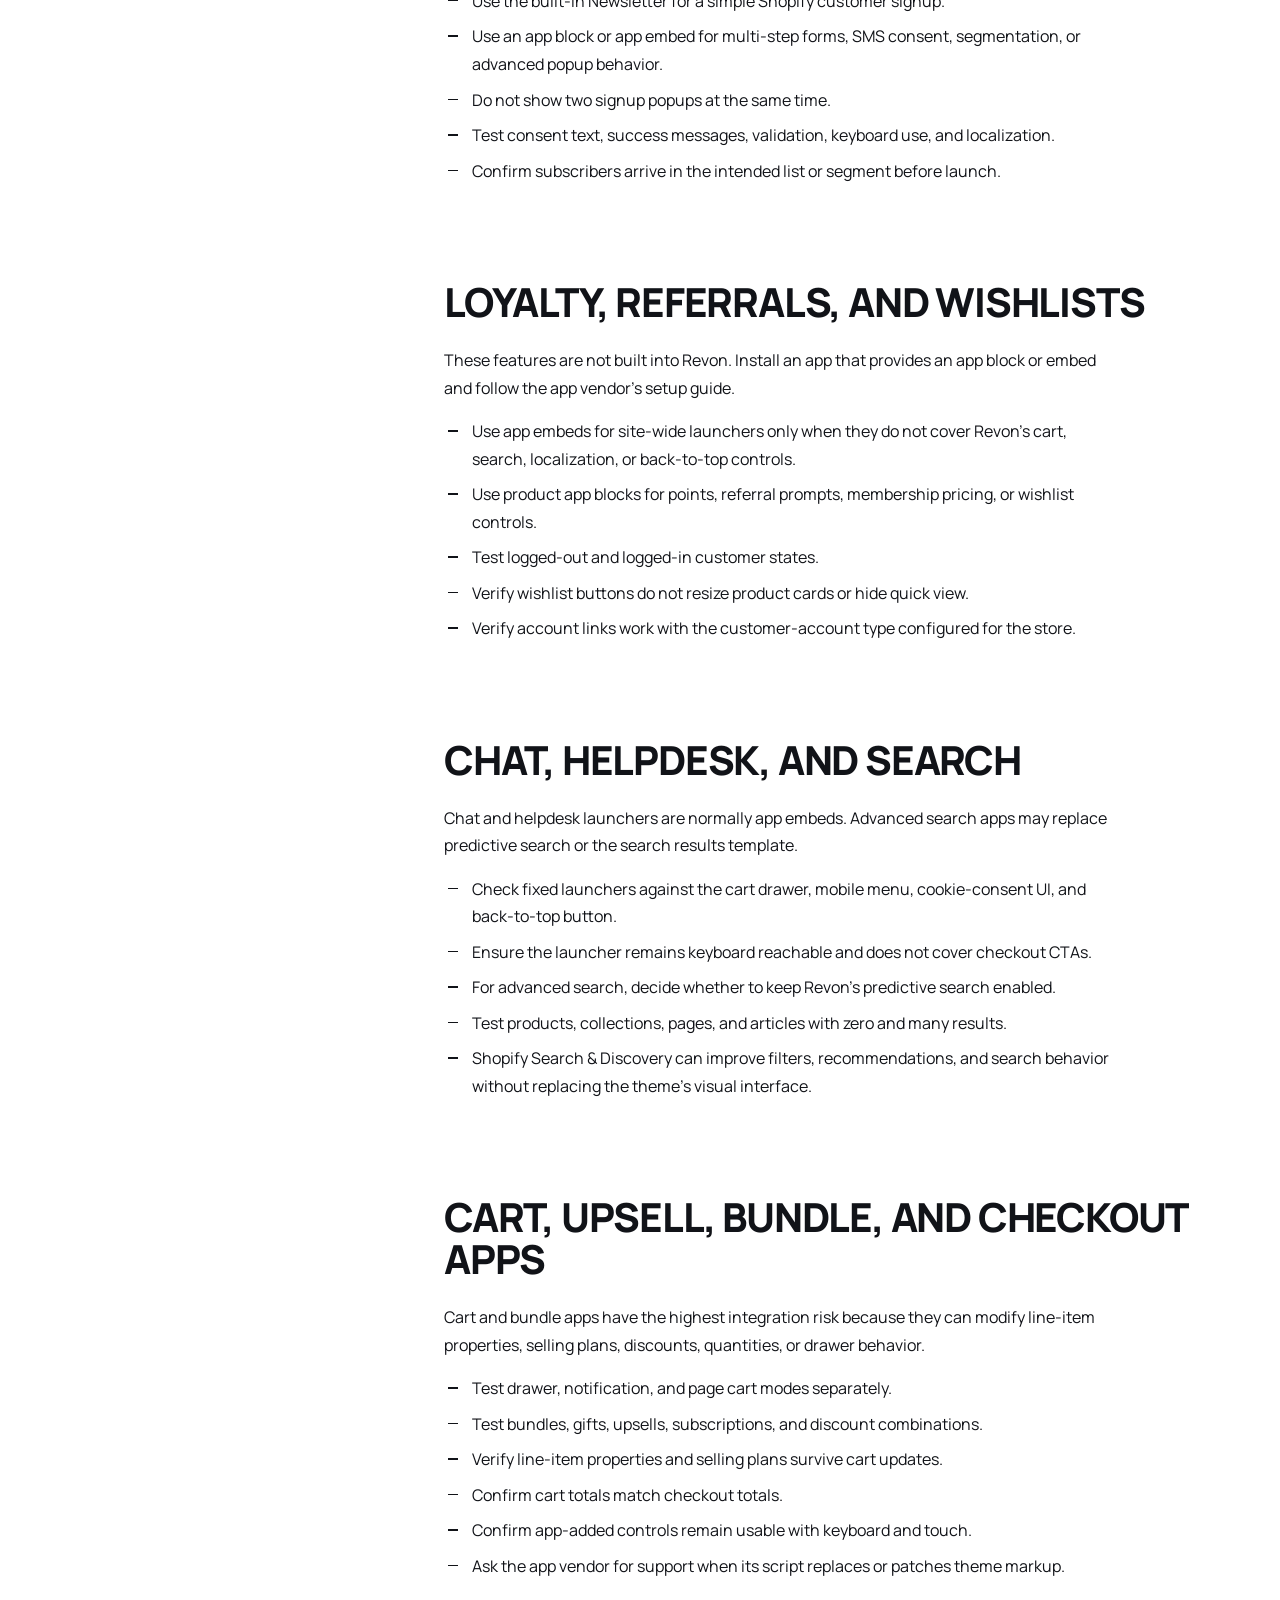
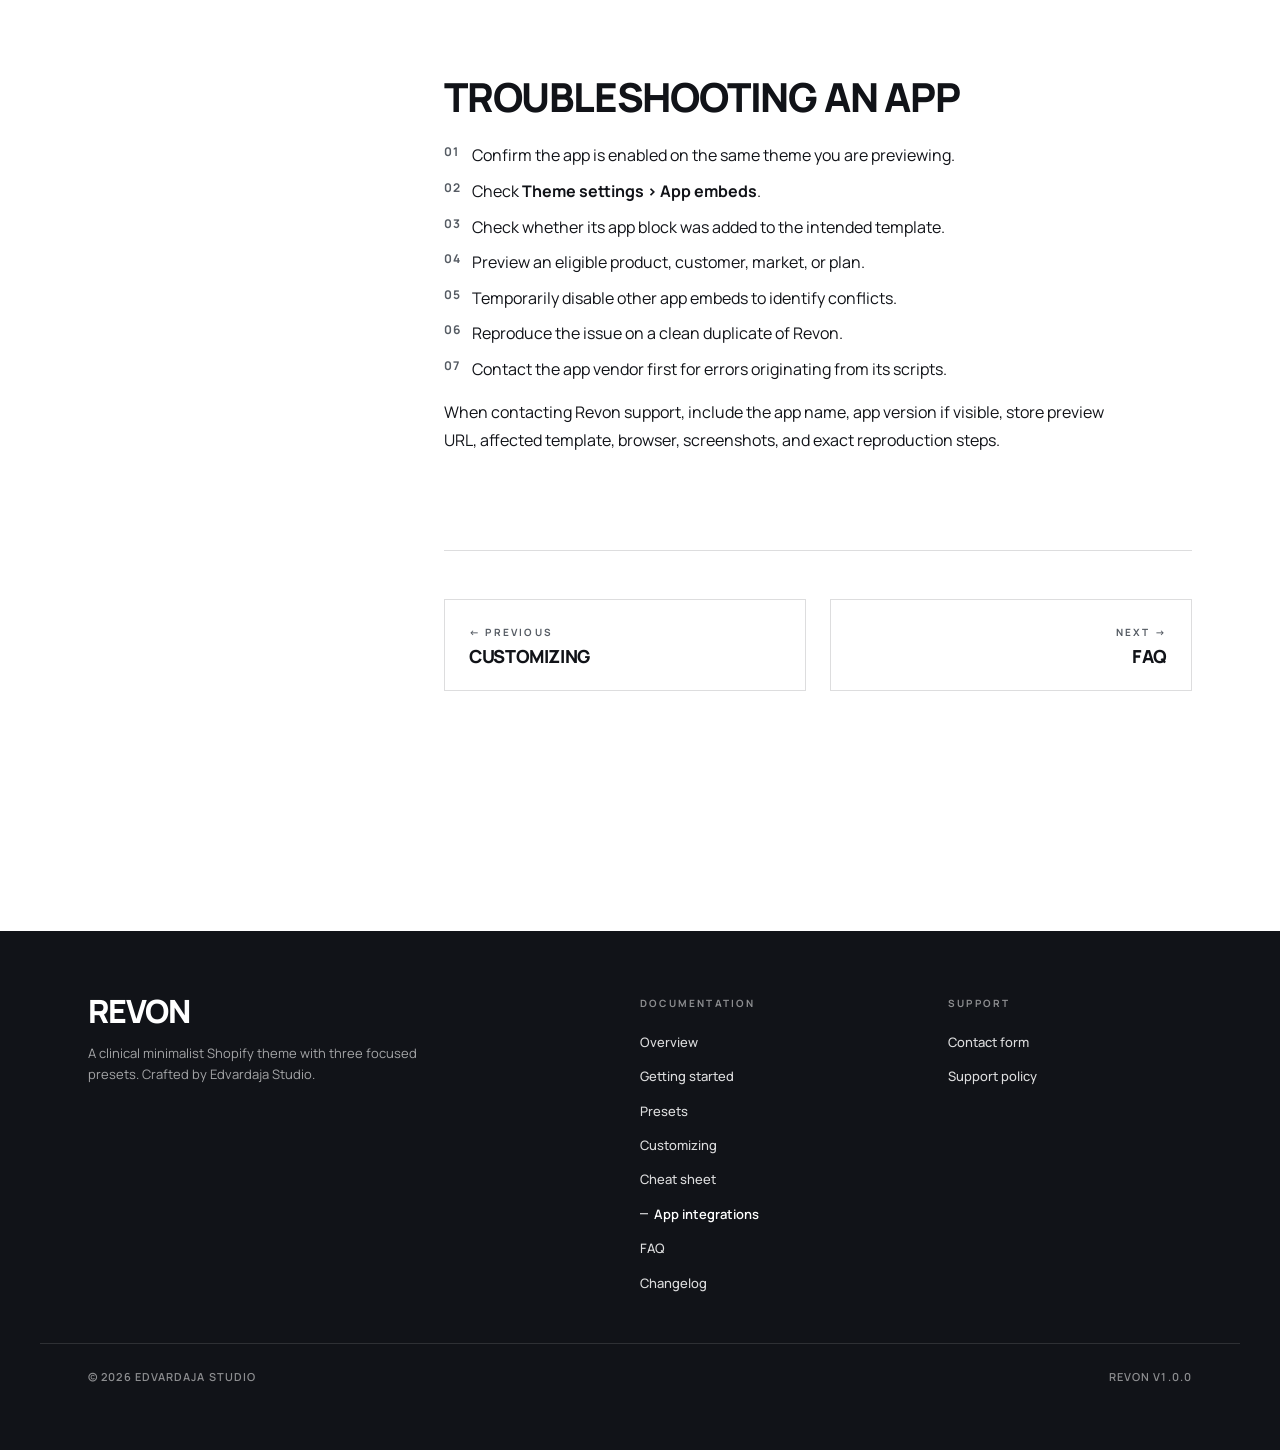
==== commit 3a7db470: "Add site-wide documentation search" ====
--- a/apps.html
+++ b/apps.html
@@ -24,6 +24,9 @@
       <a href="customizing.html">Customizing</a>
       <a href="faq.html">FAQ</a>
     </nav>
+    <button class="site-header__search-btn" type="button" data-search-open aria-label="Search documentation" title="Search documentation">
+      <svg viewBox="0 0 24 24" fill="none" stroke="currentColor" stroke-width="2" stroke-linecap="square" aria-hidden="true"><circle cx="11" cy="11" r="7"/><line x1="16" y1="16" x2="21" y2="21"/></svg>
+    </button>
     <a href="support.html" class="site-header__cta">Contact support</a>
     <button class="site-header__menu-btn" type="button" data-mobile-open aria-expanded="false" aria-controls="mobile-drawer" aria-label="Open menu">
       <svg viewBox="0 0 24 24" fill="none" stroke="currentColor" stroke-width="2" stroke-linecap="square"><line x1="3" y1="8" x2="21" y2="8"/><line x1="3" y1="16" x2="21" y2="16"/></svg>
--- a/styles.css
+++ b/styles.css
@@ -112,6 +112,18 @@
   outline-offset: 3px;
 }
 
+.sr-only {
+  position: absolute;
+  width: 1px;
+  height: 1px;
+  padding: 0;
+  margin: -1px;
+  overflow: hidden;
+  clip: rect(0, 0, 0, 0);
+  white-space: nowrap;
+  border: 0;
+}
+
 .skip-link {
   position: absolute;
   top: -100px;
@@ -383,6 +395,26 @@
   color: var(--color-dark);
 }
 
+.site-header__search-btn {
+  flex: 0 0 44px;
+  width: 44px;
+  height: 44px;
+  display: flex;
+  align-items: center;
+  justify-content: center;
+  border: 1px solid transparent;
+  transition: border-color var(--duration-fast) var(--ease-out),
+              background var(--duration-fast) var(--ease-out);
+}
+
+.site-header__search-btn:hover,
+.site-header__search-btn:focus-visible {
+  border-color: var(--color-dark);
+  background: var(--color-card);
+}
+
+.site-header__search-btn svg { width: 20px; height: 20px; }
+
 .site-header__menu-btn {
   display: none;
   width: 44px;
@@ -398,7 +430,9 @@
 @media (max-width: 900px) {
   .site-header__inner { padding: 0 var(--space-lg); gap: var(--space-lg); }
   .site-nav, .site-header__cta { display: none; }
+  .site-header__search-btn { margin-left: auto; }
   .site-header__menu-btn { display: flex; }
+  .site-header__menu-btn { margin-left: 0; }
 }
 
 .mobile-drawer {
@@ -447,6 +481,181 @@
 }
 
 .mobile-drawer__nav a:last-child { border-bottom: none; }
+
+.search-layer {
+  position: fixed;
+  inset: 0;
+  z-index: 100;
+  display: grid;
+  align-items: start;
+  justify-items: center;
+  padding: min(12vh, var(--space-4xl)) var(--space-lg) var(--space-lg);
+}
+
+.search-layer[hidden] { display: none; }
+
+.search-layer__backdrop {
+  position: absolute;
+  inset: 0;
+  background: var(--color-overlay);
+}
+
+.search-dialog {
+  position: relative;
+  width: min(760px, 100%);
+  max-height: calc(100vh - min(12vh, var(--space-4xl)) - var(--space-lg));
+  display: flex;
+  flex-direction: column;
+  background: var(--color-warm);
+  border: 1.5px solid var(--color-dark);
+}
+
+.search-dialog__head {
+  display: flex;
+  align-items: center;
+  gap: var(--space-md);
+  padding: var(--space-lg);
+  border-bottom: 1px solid var(--color-border);
+}
+
+.search-dialog__title {
+  flex: 1;
+  font-size: 14px;
+  font-weight: var(--fw-extrabold);
+  line-height: 1.2;
+  letter-spacing: 0.12em;
+  text-transform: uppercase;
+}
+
+.search-dialog__close {
+  flex: 0 0 44px;
+  width: 44px;
+  height: 44px;
+  display: flex;
+  align-items: center;
+  justify-content: center;
+  border: 1px solid var(--color-border);
+}
+
+.search-dialog__close:hover,
+.search-dialog__close:focus-visible {
+  color: var(--color-warm);
+  background: var(--color-dark);
+  border-color: var(--color-dark);
+}
+
+.search-dialog__close svg { width: 22px; height: 22px; }
+
+.search-form {
+  position: relative;
+  display: flex;
+  align-items: center;
+  border-bottom: 1.5px solid var(--color-dark);
+}
+
+.search-form__icon {
+  position: absolute;
+  left: var(--space-lg);
+  width: 22px;
+  height: 22px;
+  pointer-events: none;
+}
+
+.search-form__input {
+  width: 100%;
+  min-height: 72px;
+  padding: var(--space-md) var(--space-lg) var(--space-md) 64px;
+  border: 0;
+  border-radius: 0;
+  background: var(--color-white);
+  font-size: 18px;
+  font-weight: var(--fw-medium);
+  line-height: 1.4;
+}
+
+.search-form__input::placeholder { color: var(--color-faint); }
+
+.search-form__input:focus {
+  outline: 2px solid var(--color-dark);
+  outline-offset: -2px;
+}
+
+.search-dialog__status {
+  min-height: 42px;
+  padding: 12px var(--space-lg);
+  color: var(--color-muted);
+  border-bottom: 1px solid var(--color-border);
+  font-size: 11px;
+  font-weight: var(--fw-bold);
+  letter-spacing: 0.12em;
+  line-height: 1.5;
+  text-transform: uppercase;
+}
+
+.search-results {
+  overflow-y: auto;
+  overscroll-behavior: contain;
+}
+
+.search-result {
+  border-bottom: 1px solid var(--color-border);
+}
+
+.search-result:last-child { border-bottom: 0; }
+
+.search-result__link {
+  display: grid;
+  grid-template-columns: 1fr 24px;
+  gap: var(--space-lg);
+  padding: var(--space-lg);
+  transition: background var(--duration-fast) var(--ease-out);
+}
+
+.search-result__link:hover,
+.search-result__link:focus-visible {
+  background: var(--color-card);
+}
+
+.search-result__title {
+  display: block;
+  margin-bottom: var(--space-xs);
+  font-size: 16px;
+  font-weight: var(--fw-extrabold);
+  line-height: 1.35;
+  text-transform: uppercase;
+}
+
+.search-result__snippet {
+  display: block;
+  color: var(--color-muted);
+  font-size: 14px;
+  line-height: 1.6;
+}
+
+.search-result__arrow {
+  width: 20px;
+  height: 20px;
+  margin-top: 2px;
+}
+
+.search-dialog__empty {
+  padding: var(--space-2xl) var(--space-lg);
+  color: var(--color-muted);
+  text-align: center;
+}
+
+@media (max-width: 600px) {
+  .search-layer { padding: 0; }
+  .search-dialog {
+    width: 100%;
+    height: 100svh;
+    max-height: none;
+    border: 0;
+  }
+  .search-dialog__head { padding: var(--space-md) var(--space-lg); }
+  .search-form__input { min-height: 68px; font-size: 16px; }
+  .search-result__link { padding: var(--space-md) var(--space-lg); }
+}
 
 main { flex: 1; }
 
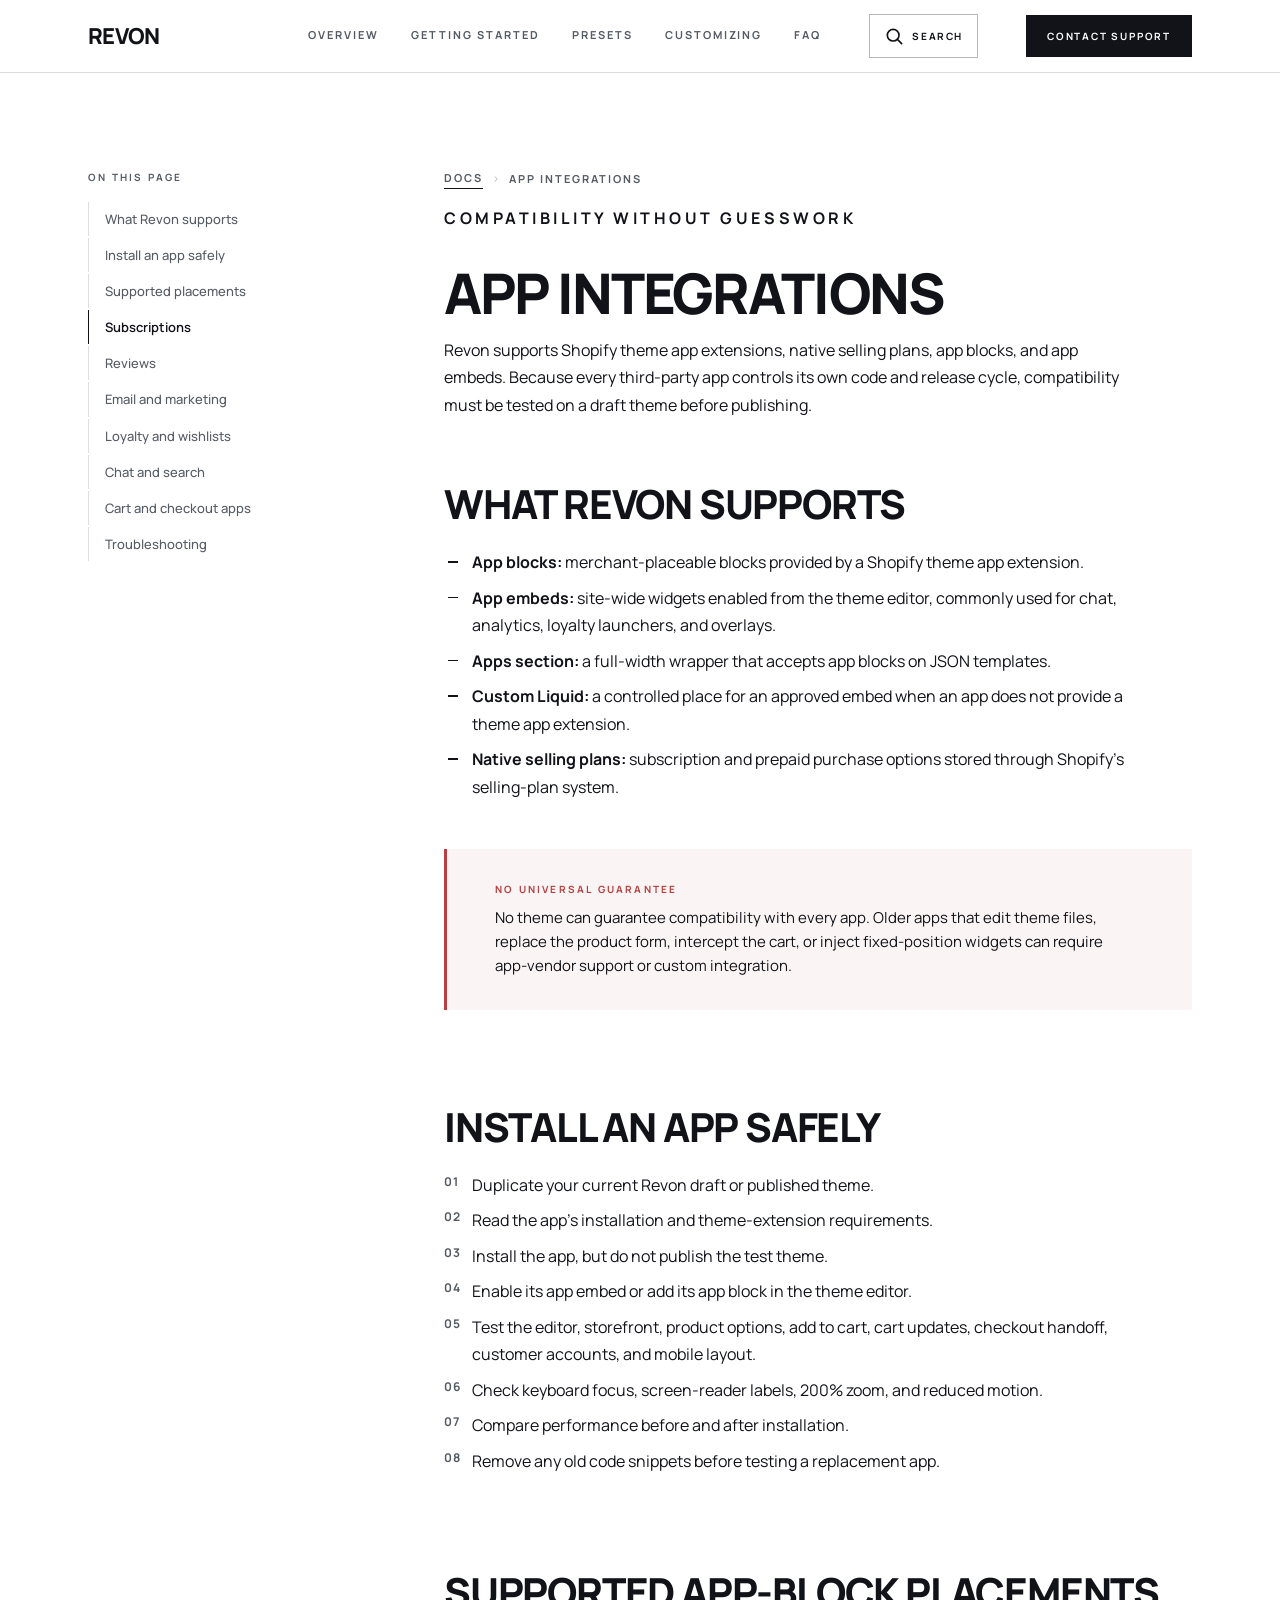
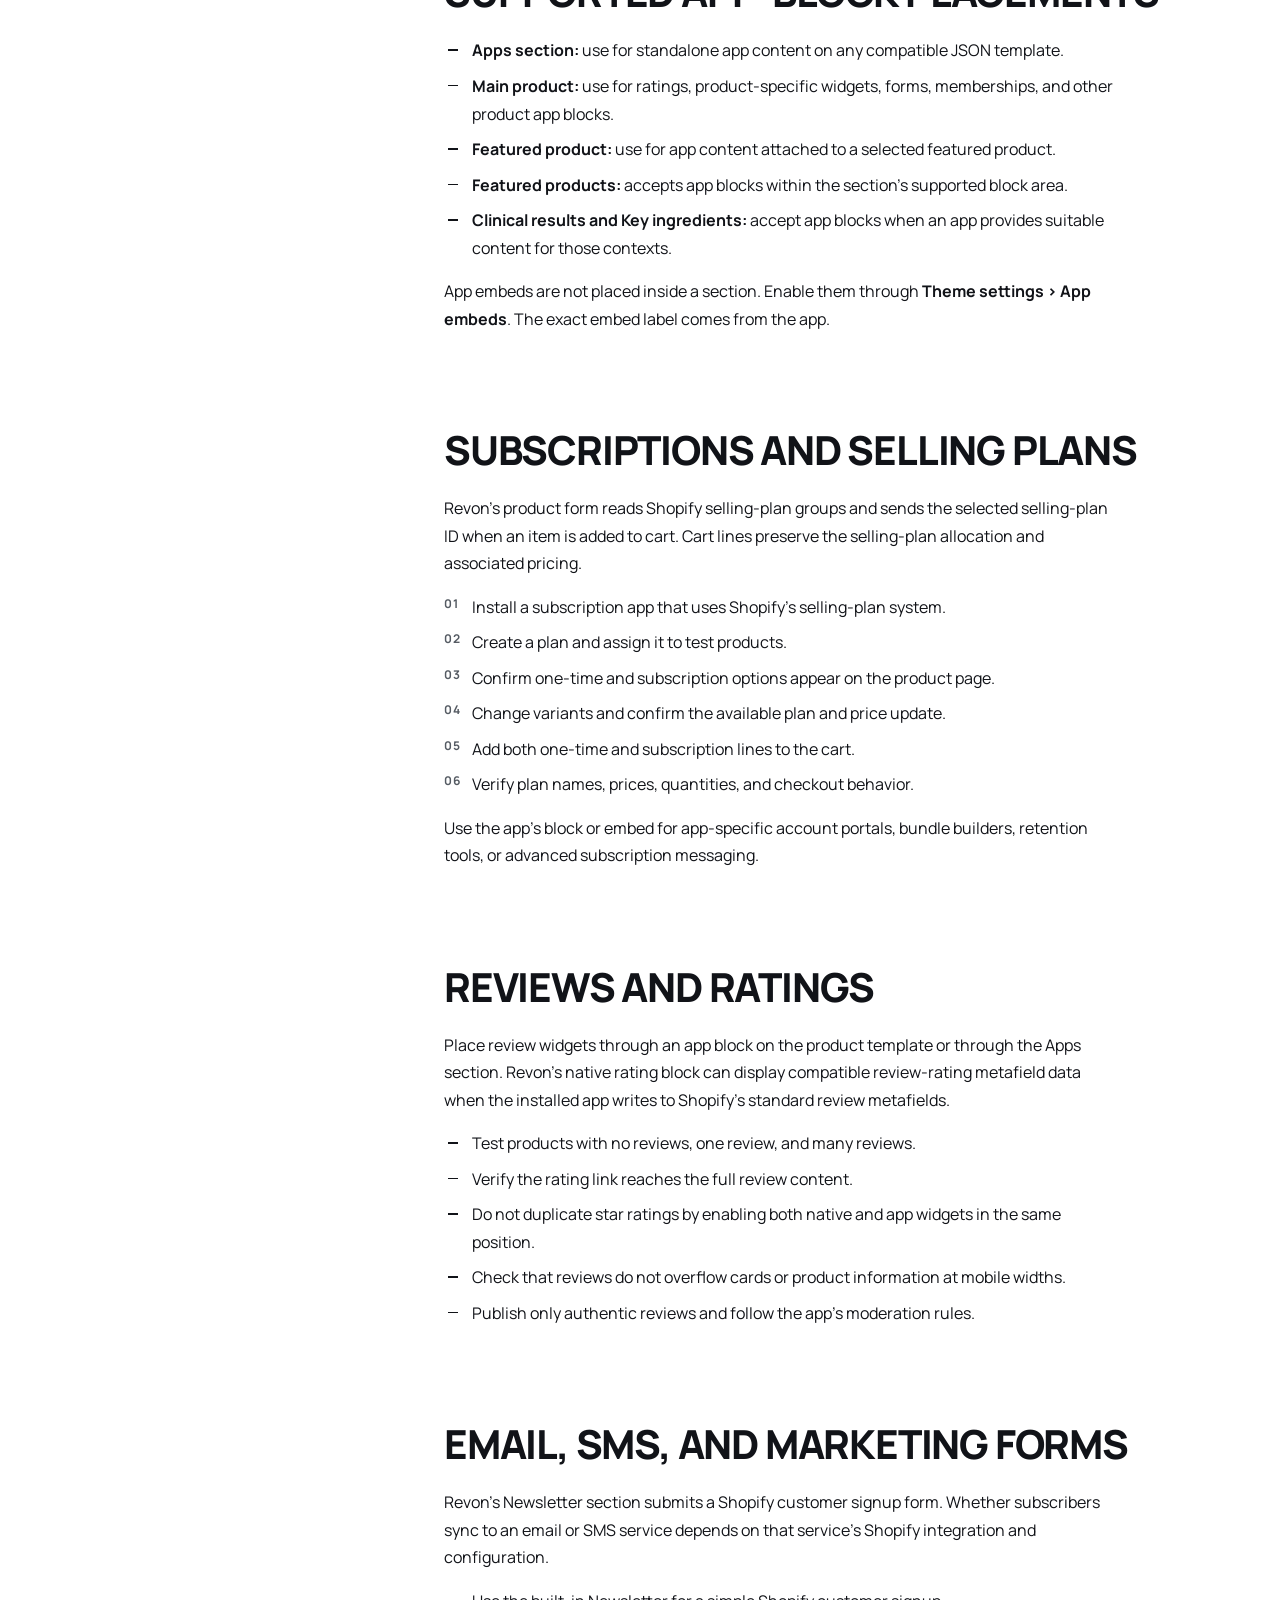
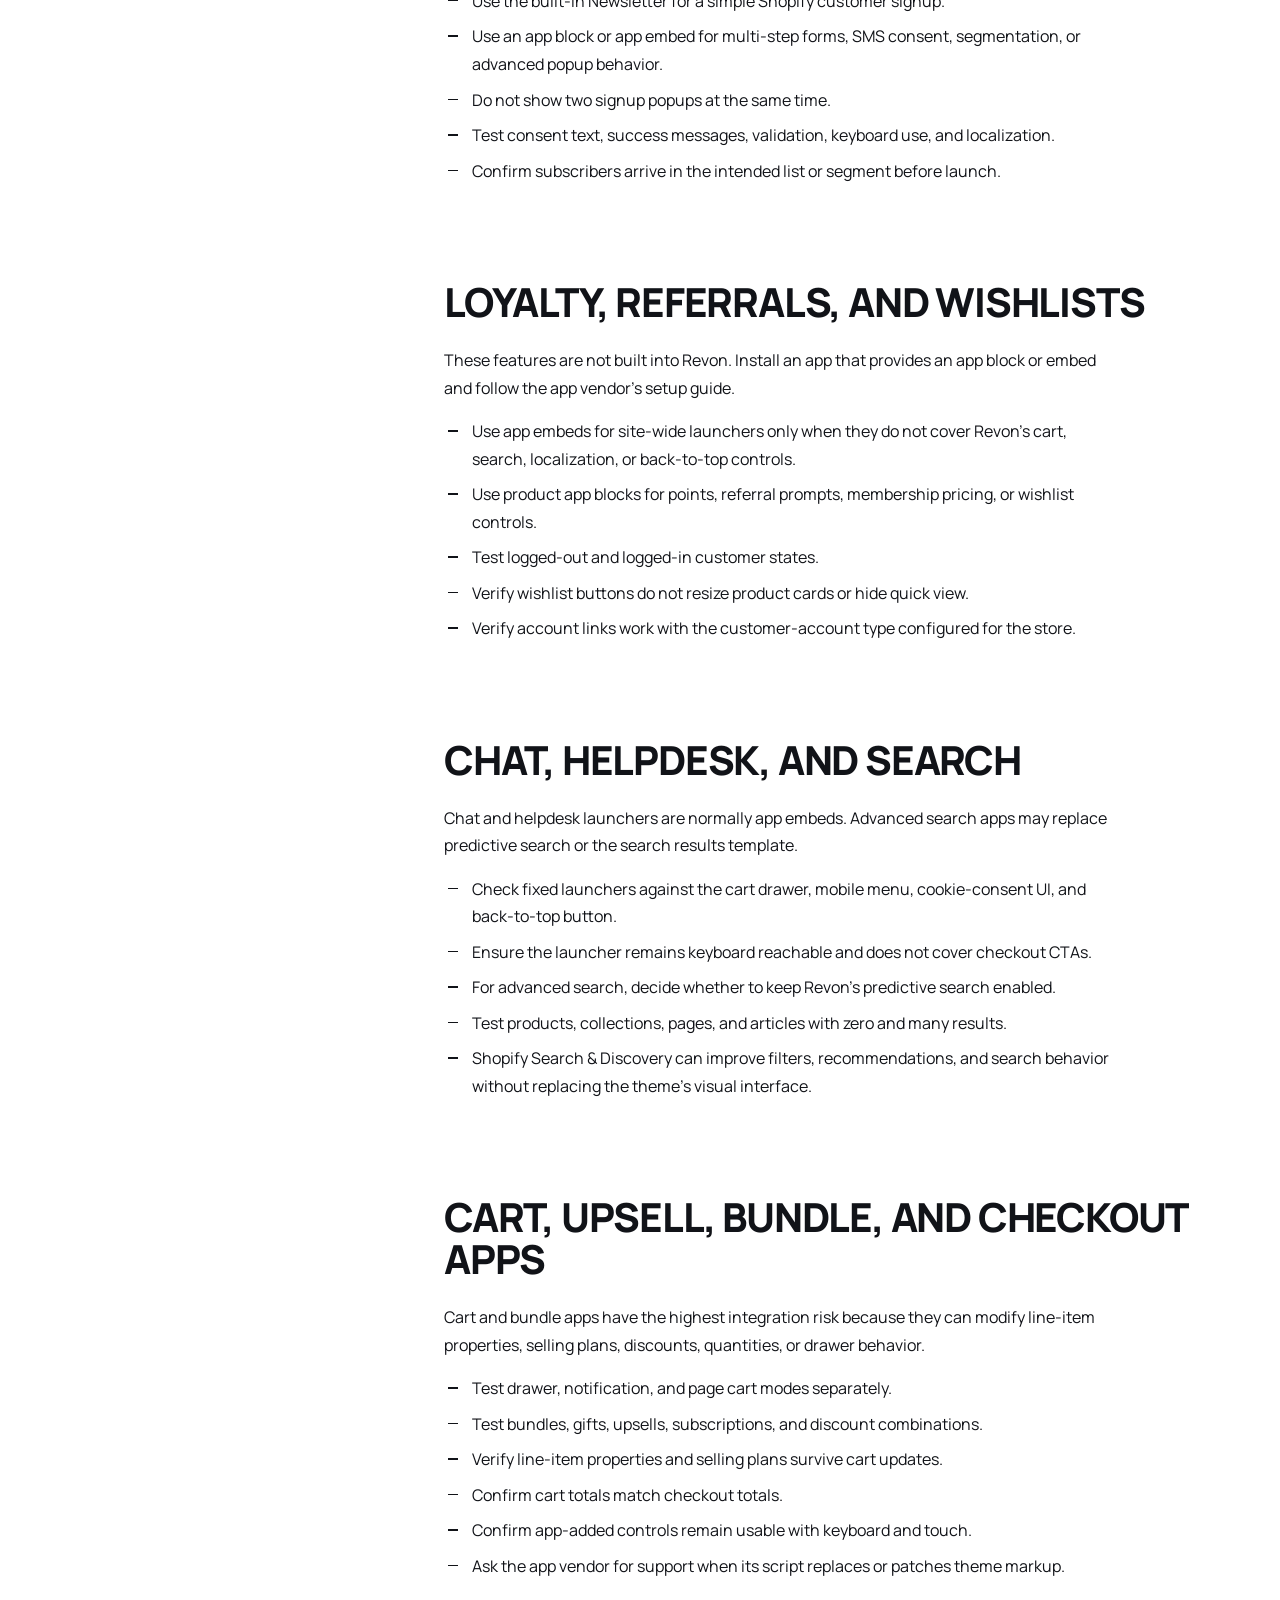
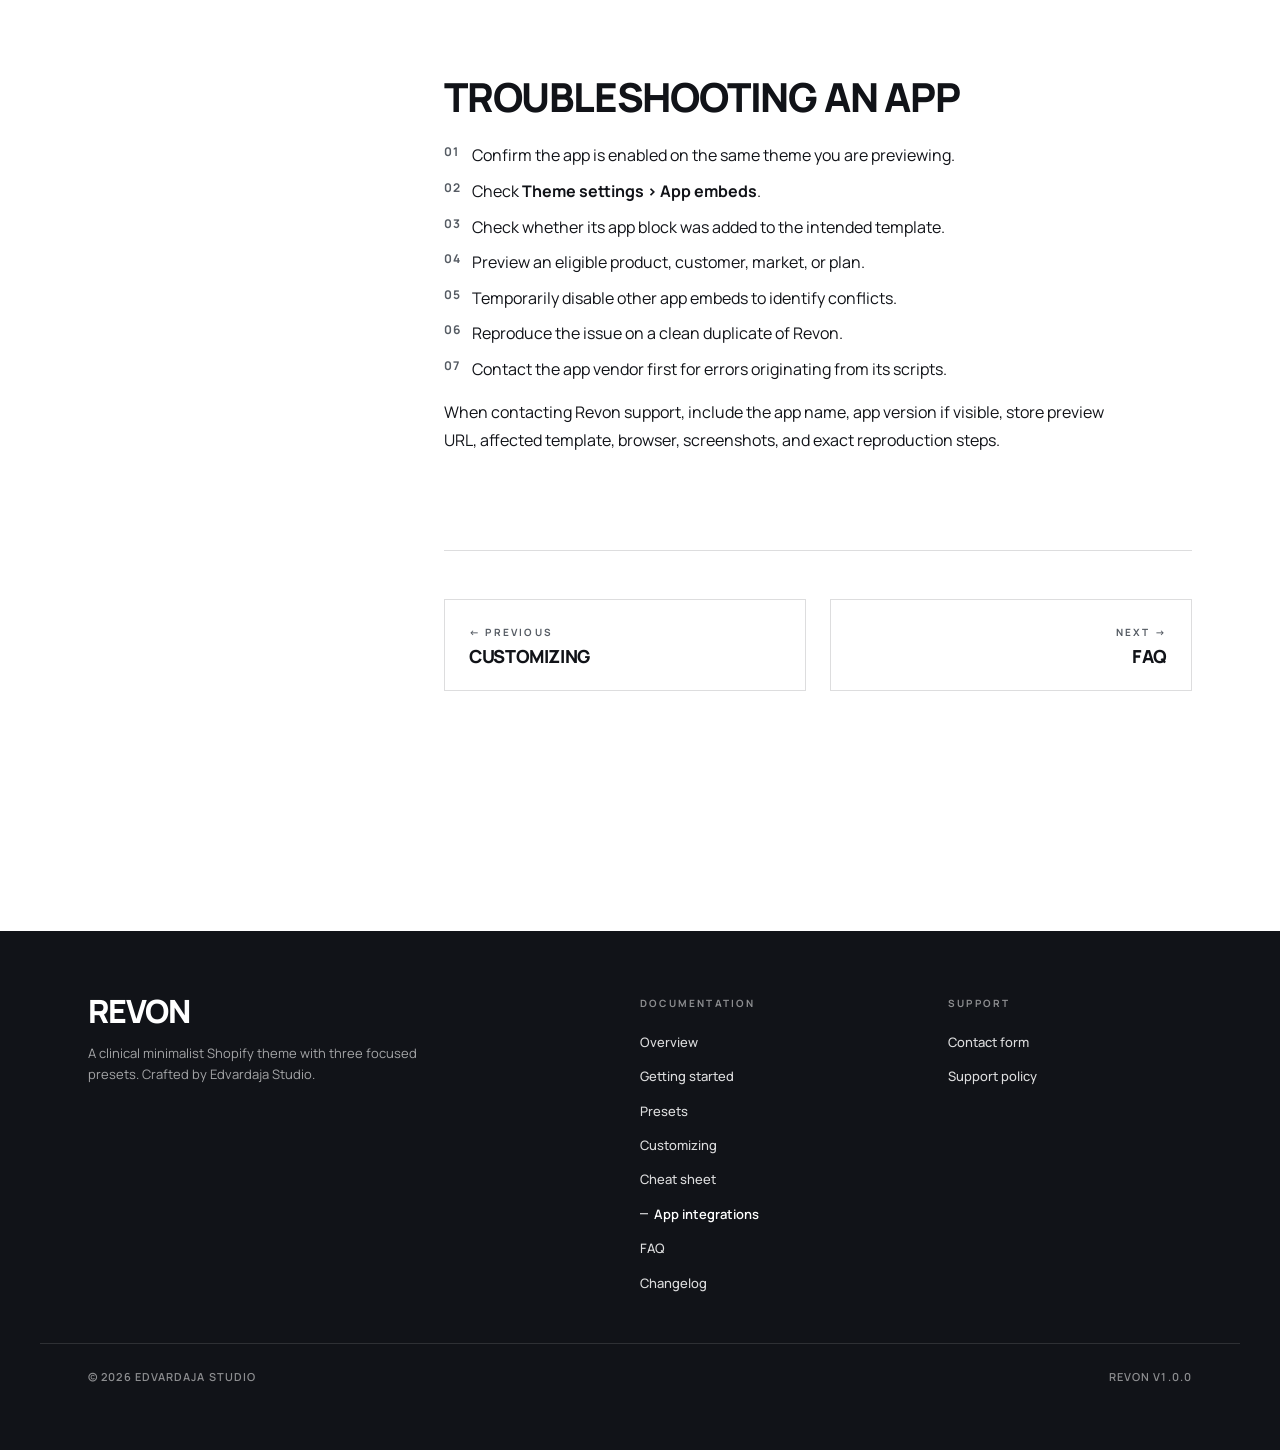
==== commit 280075ca: "Improve documentation search and explain product badges" ====
--- a/apps.html
+++ b/apps.html
@@ -26,6 +26,7 @@
     </nav>
     <button class="site-header__search-btn" type="button" data-search-open aria-label="Search documentation" title="Search documentation">
       <svg viewBox="0 0 24 24" fill="none" stroke="currentColor" stroke-width="2" stroke-linecap="square" aria-hidden="true"><circle cx="11" cy="11" r="7"/><line x1="16" y1="16" x2="21" y2="21"/></svg>
+      <span class="site-header__search-label">Search</span>
     </button>
     <a href="support.html" class="site-header__cta">Contact support</a>
     <button class="site-header__menu-btn" type="button" data-mobile-open aria-expanded="false" aria-controls="mobile-drawer" aria-label="Open menu">
--- a/styles.css
+++ b/styles.css
@@ -396,24 +396,36 @@
 }
 
 .site-header__search-btn {
-  flex: 0 0 44px;
-  width: 44px;
+  flex: 0 0 auto;
   height: 44px;
   display: flex;
   align-items: center;
   justify-content: center;
-  border: 1px solid transparent;
+  gap: var(--space-sm);
+  padding: 0 14px;
+  border: 1px solid var(--color-border-strong);
+  background: var(--color-white);
   transition: border-color var(--duration-fast) var(--ease-out),
-              background var(--duration-fast) var(--ease-out);
+              background var(--duration-fast) var(--ease-out),
+              color var(--duration-fast) var(--ease-out);
 }
 
 .site-header__search-btn:hover,
 .site-header__search-btn:focus-visible {
   border-color: var(--color-dark);
-  background: var(--color-card);
+  background: var(--color-dark);
+  color: var(--color-warm);
 }
 
 .site-header__search-btn svg { width: 20px; height: 20px; }
+
+.site-header__search-label {
+  font-size: 10px;
+  font-weight: var(--fw-bold);
+  letter-spacing: 0.16em;
+  line-height: 1;
+  text-transform: uppercase;
+}
 
 .site-header__menu-btn {
   display: none;
@@ -427,10 +439,16 @@
 
 .site-header__menu-btn svg { width: 22px; height: 22px; }
 
-@media (max-width: 900px) {
+@media (max-width: 1040px) {
   .site-header__inner { padding: 0 var(--space-lg); gap: var(--space-lg); }
   .site-nav, .site-header__cta { display: none; }
-  .site-header__search-btn { margin-left: auto; }
+  .site-header__search-btn {
+    flex-basis: 44px;
+    width: 44px;
+    margin-left: auto;
+    padding: 0;
+  }
+  .site-header__search-label { display: none; }
   .site-header__menu-btn { display: flex; }
   .site-header__menu-btn { margin-left: 0; }
 }
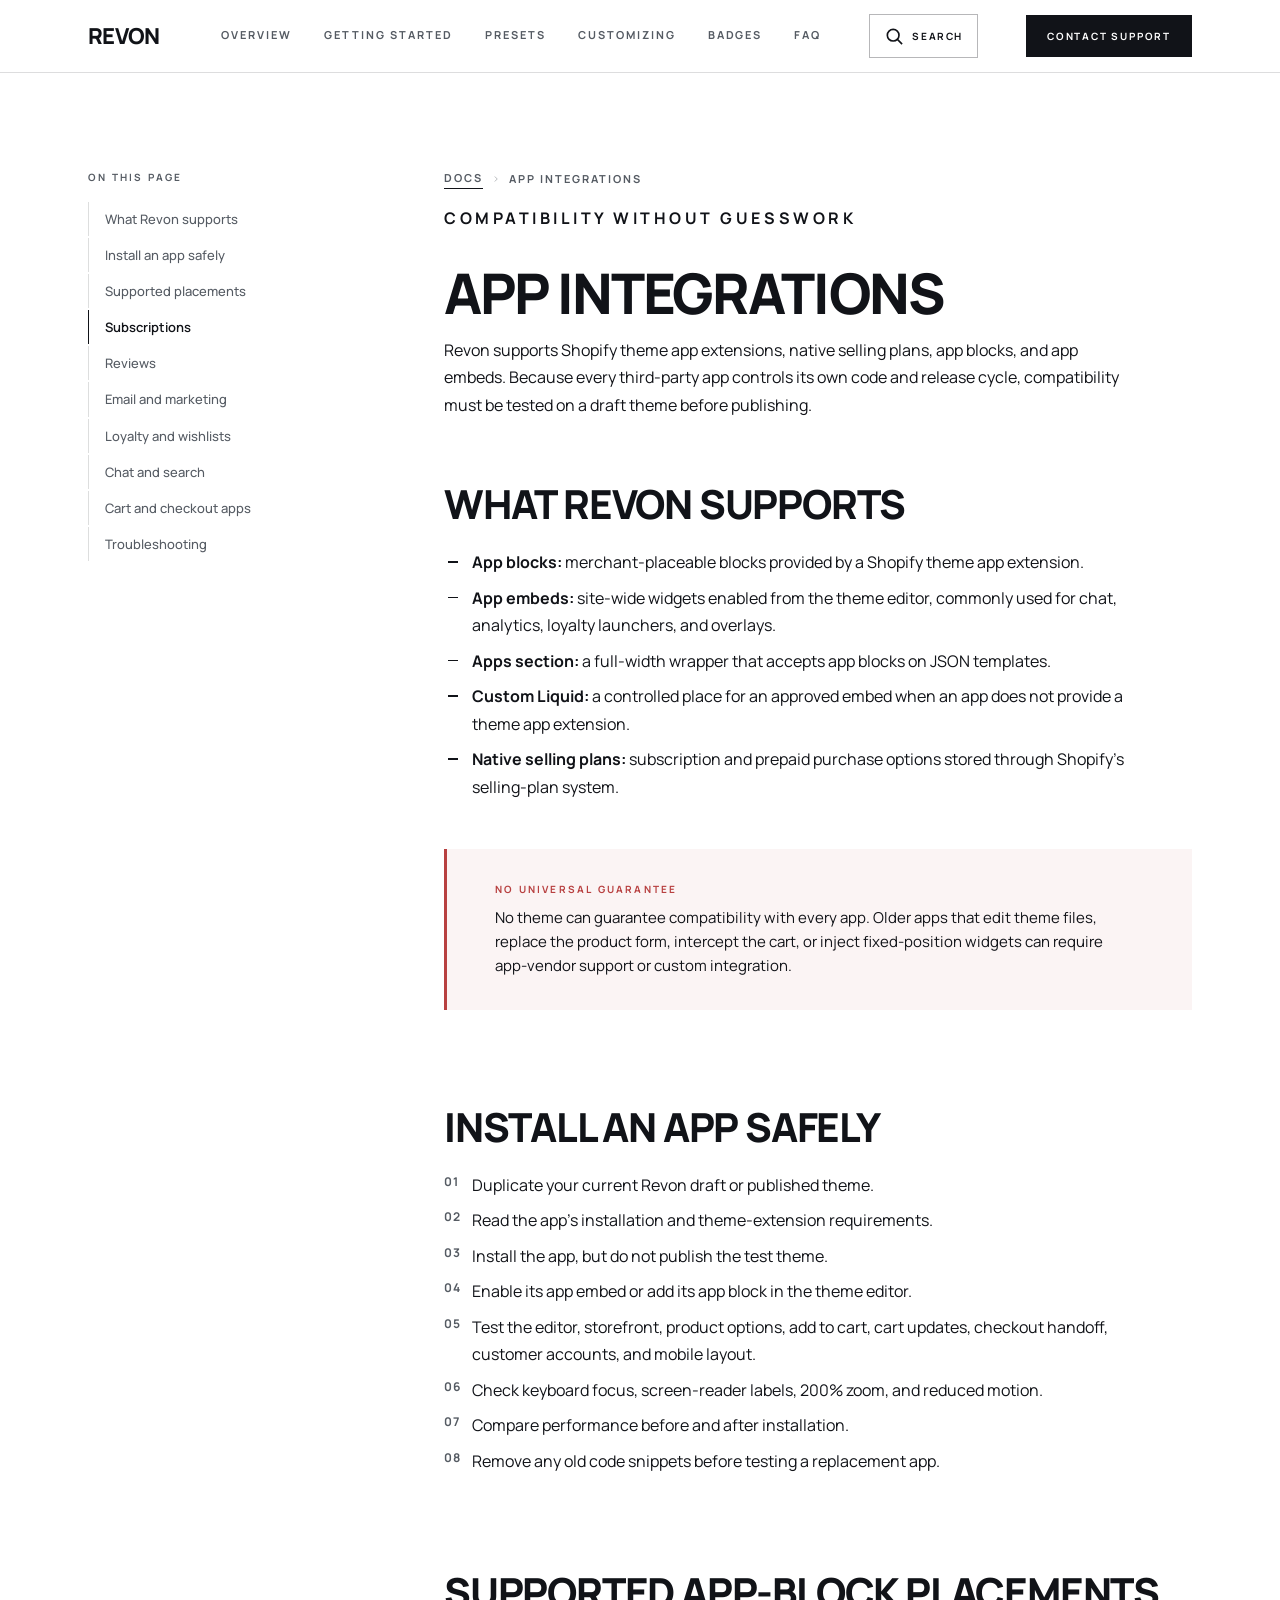
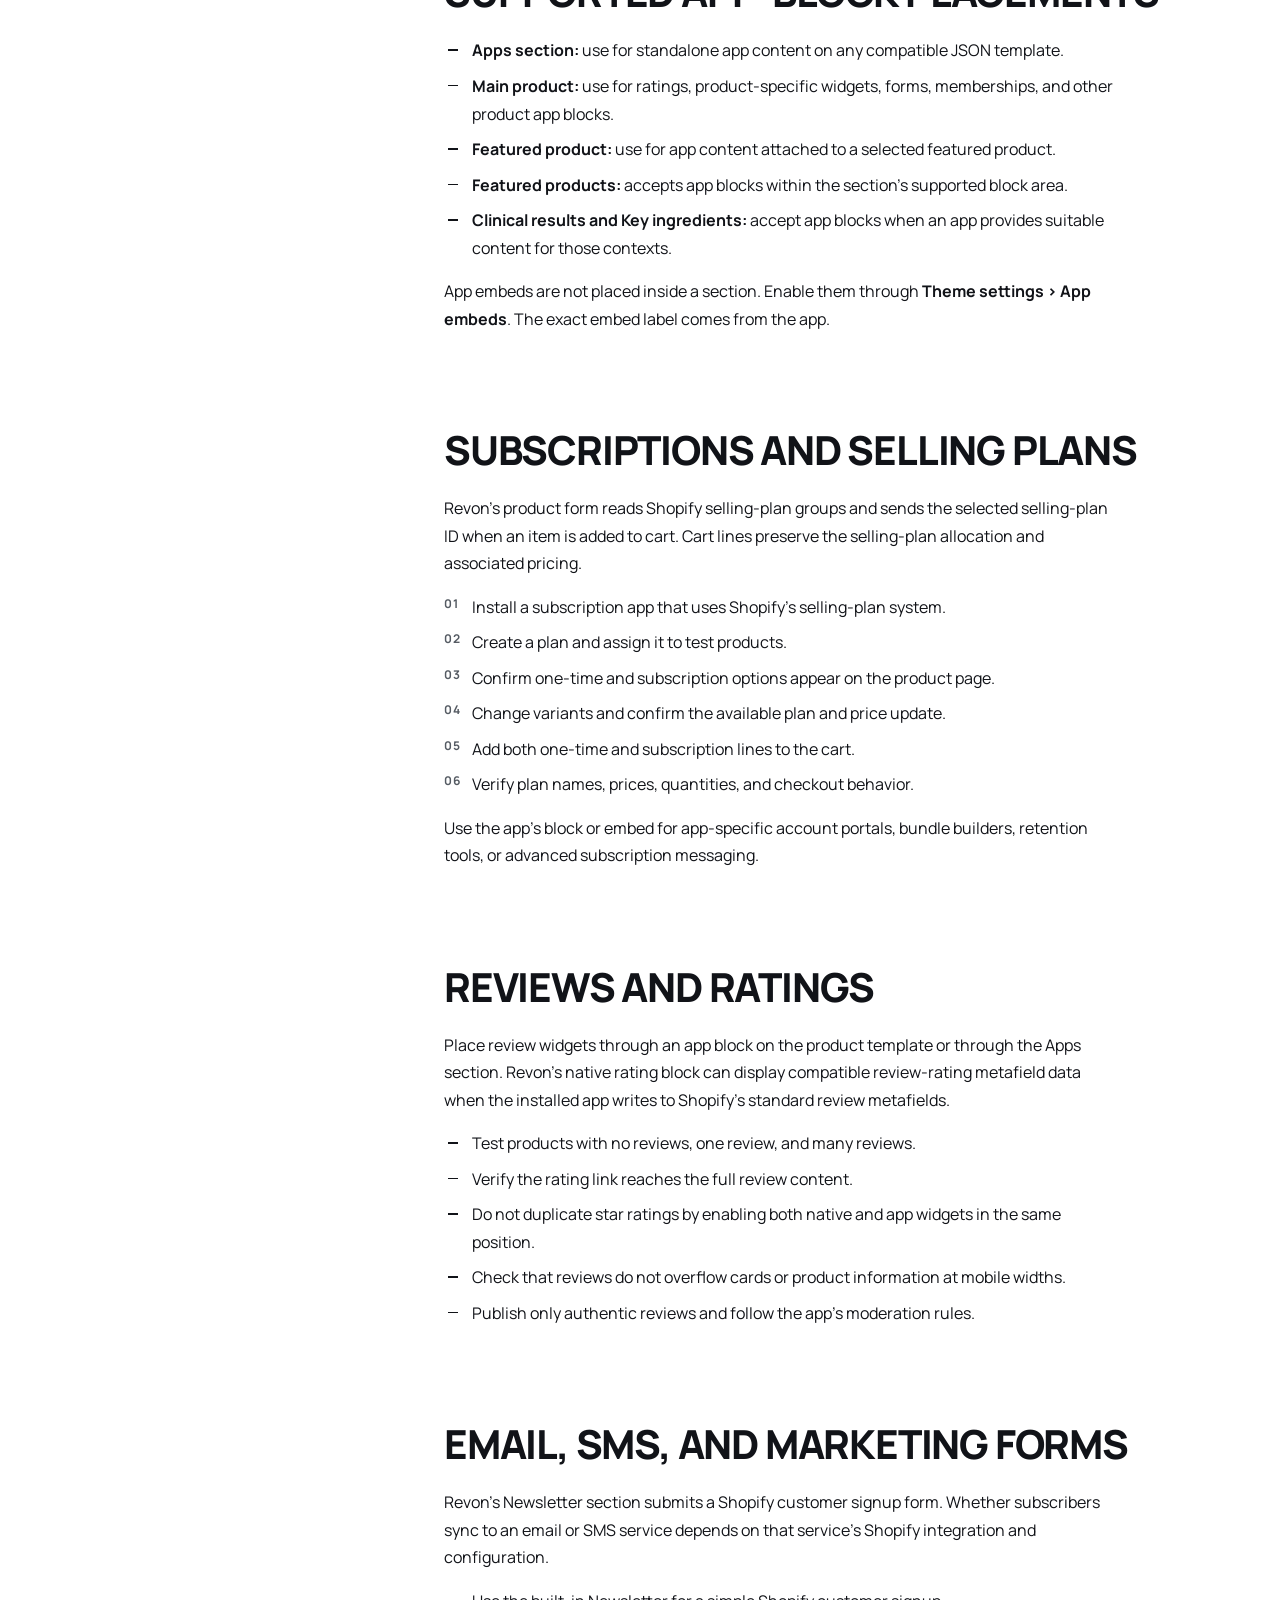
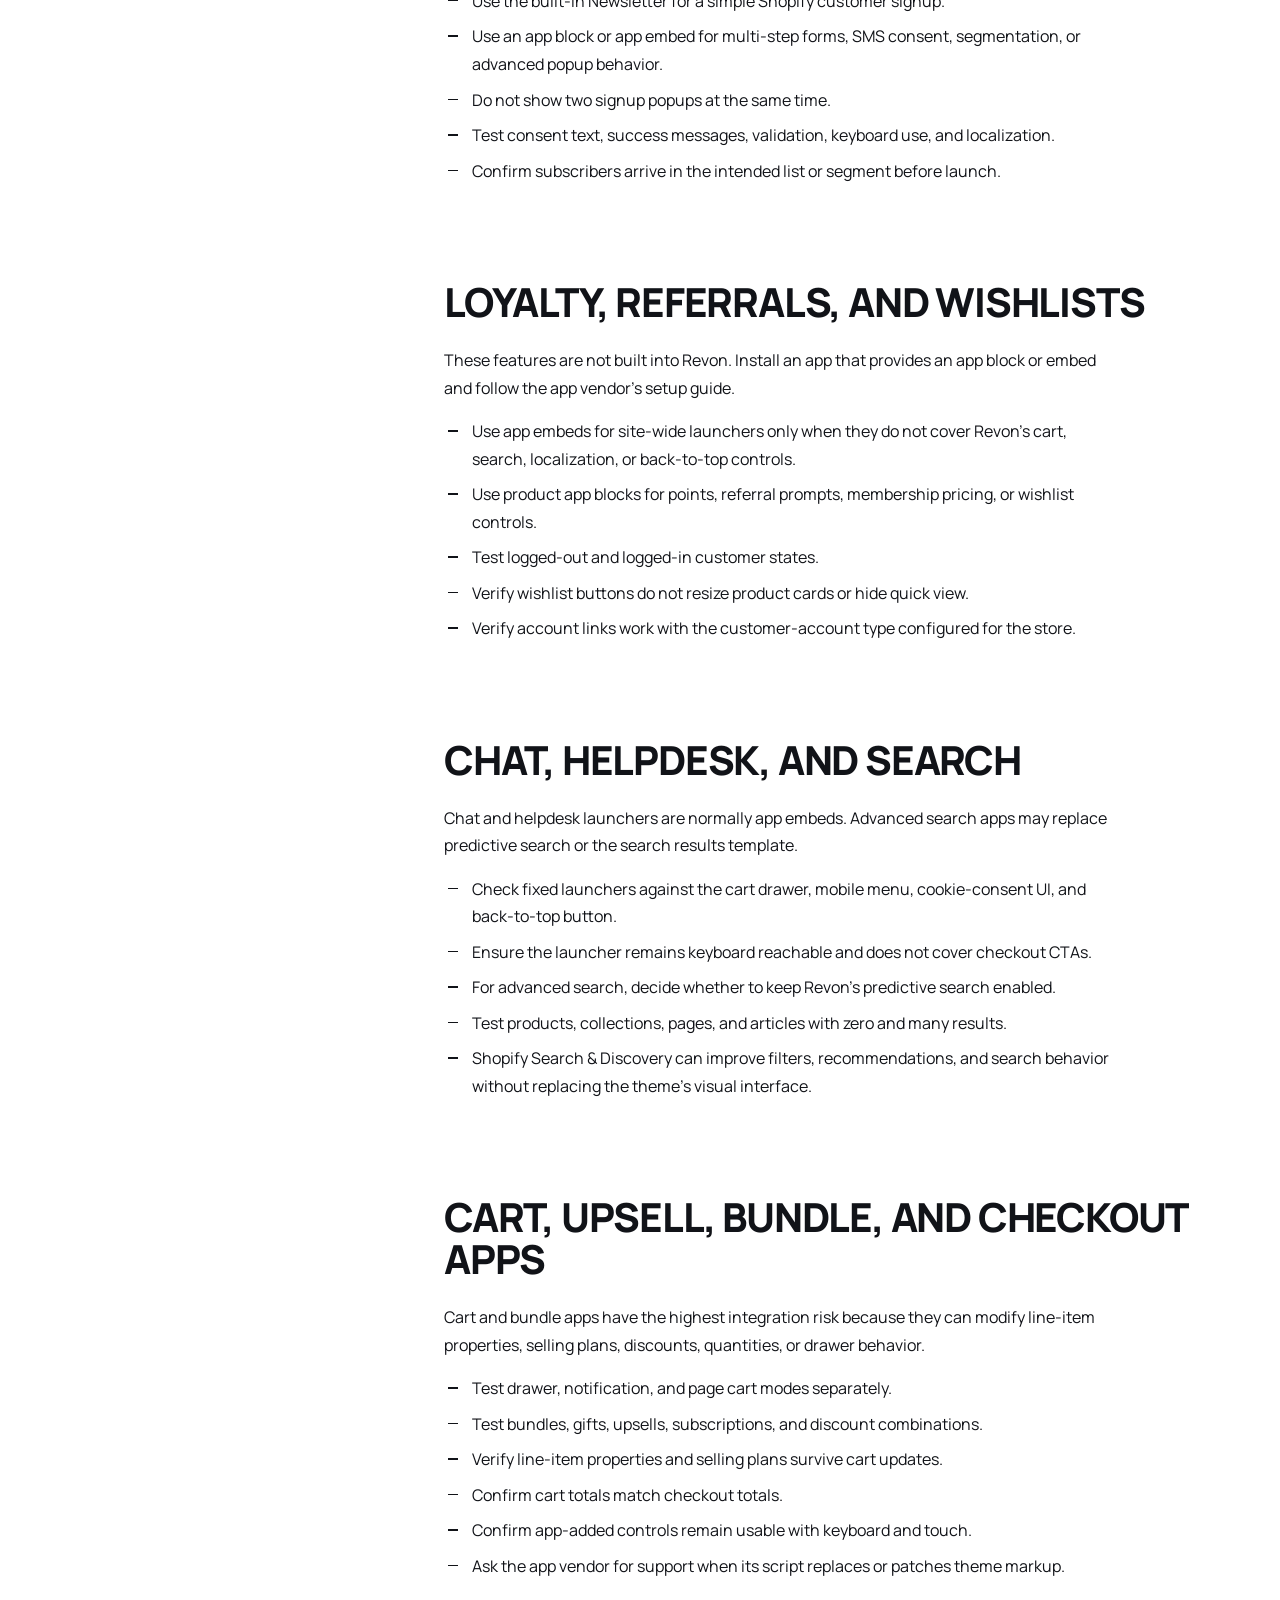
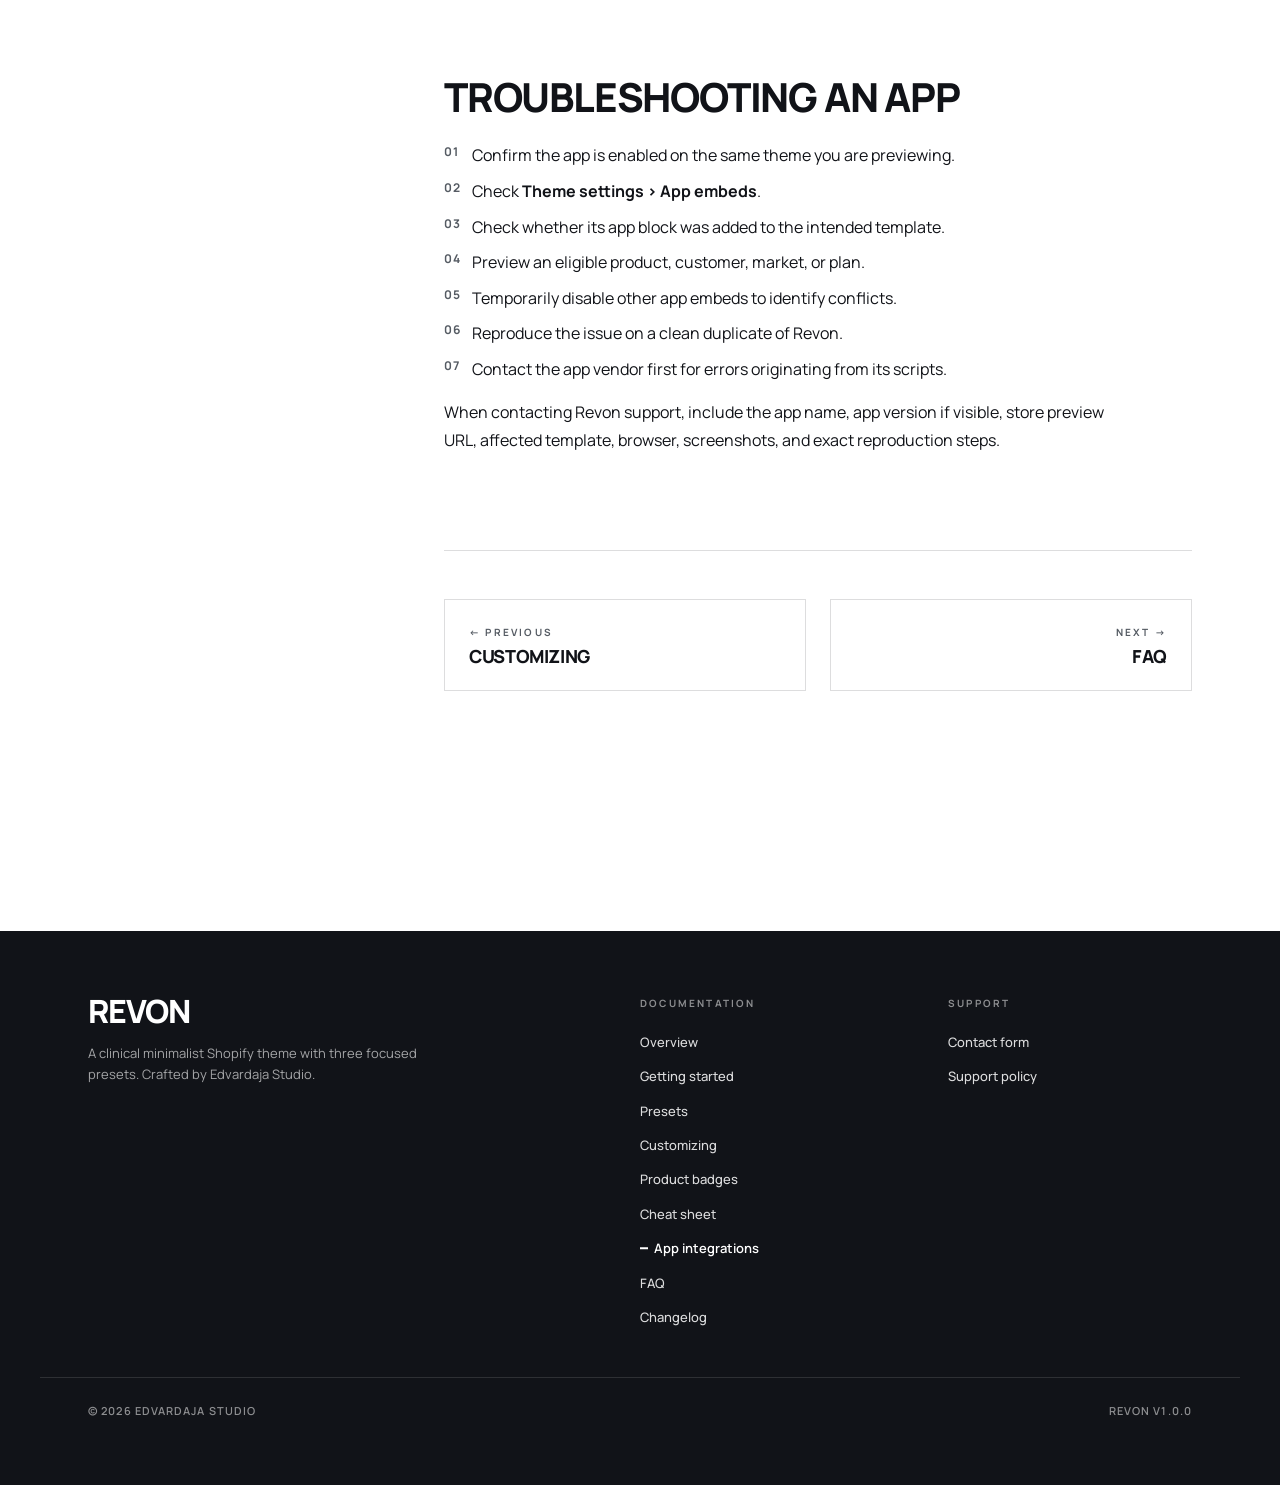
==== commit e380de9a: "Add comprehensive product badge guide" ====
--- a/apps.html
+++ b/apps.html
@@ -22,6 +22,7 @@
       <a href="getting-started.html">Getting started</a>
       <a href="presets.html">Presets</a>
       <a href="customizing.html">Customizing</a>
+      <a href="badges.html">Badges</a>
       <a href="faq.html">FAQ</a>
     </nav>
     <button class="site-header__search-btn" type="button" data-search-open aria-label="Search documentation" title="Search documentation">
@@ -46,6 +47,7 @@
     <a href="getting-started.html">Getting started</a>
     <a href="presets.html">Presets</a>
     <a href="customizing.html">Customizing</a>
+    <a href="badges.html">Product badges</a>
     <a href="cheatsheet.html">Cheat sheet</a>
     <a href="apps.html">App integrations</a>
     <a href="faq.html">FAQ</a>
@@ -220,6 +222,7 @@
         <li><a href="getting-started.html">Getting started</a></li>
         <li><a href="presets.html">Presets</a></li>
         <li><a href="customizing.html">Customizing</a></li>
+        <li><a href="badges.html">Product badges</a></li>
         <li><a href="cheatsheet.html">Cheat sheet</a></li>
         <li><a href="apps.html" aria-current="page">App integrations</a></li>
         <li><a href="faq.html">FAQ</a></li>
--- a/styles.css
+++ b/styles.css
@@ -439,7 +439,7 @@
 
 .site-header__menu-btn svg { width: 22px; height: 22px; }
 
-@media (max-width: 1040px) {
+@media (max-width: 1180px) {
   .site-header__inner { padding: 0 var(--space-lg); gap: var(--space-lg); }
   .site-nav, .site-header__cta { display: none; }
   .site-header__search-btn {
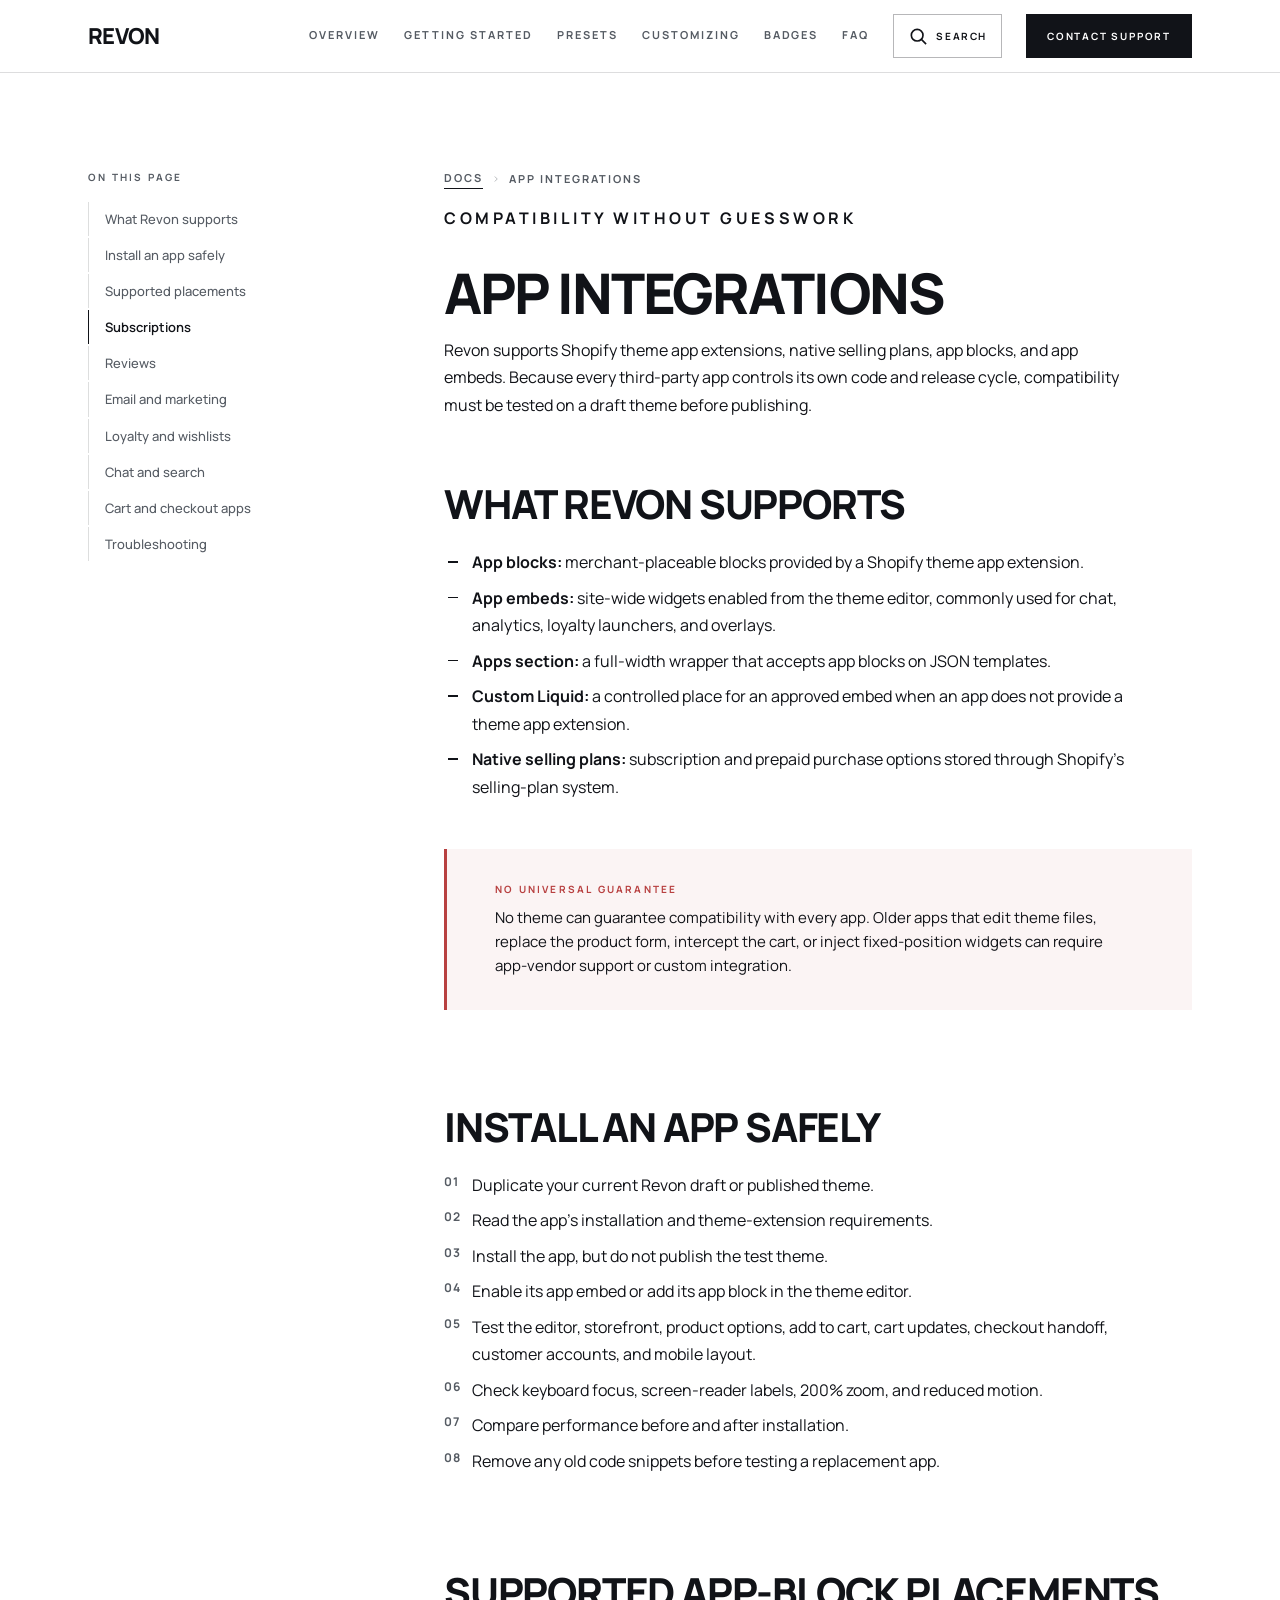
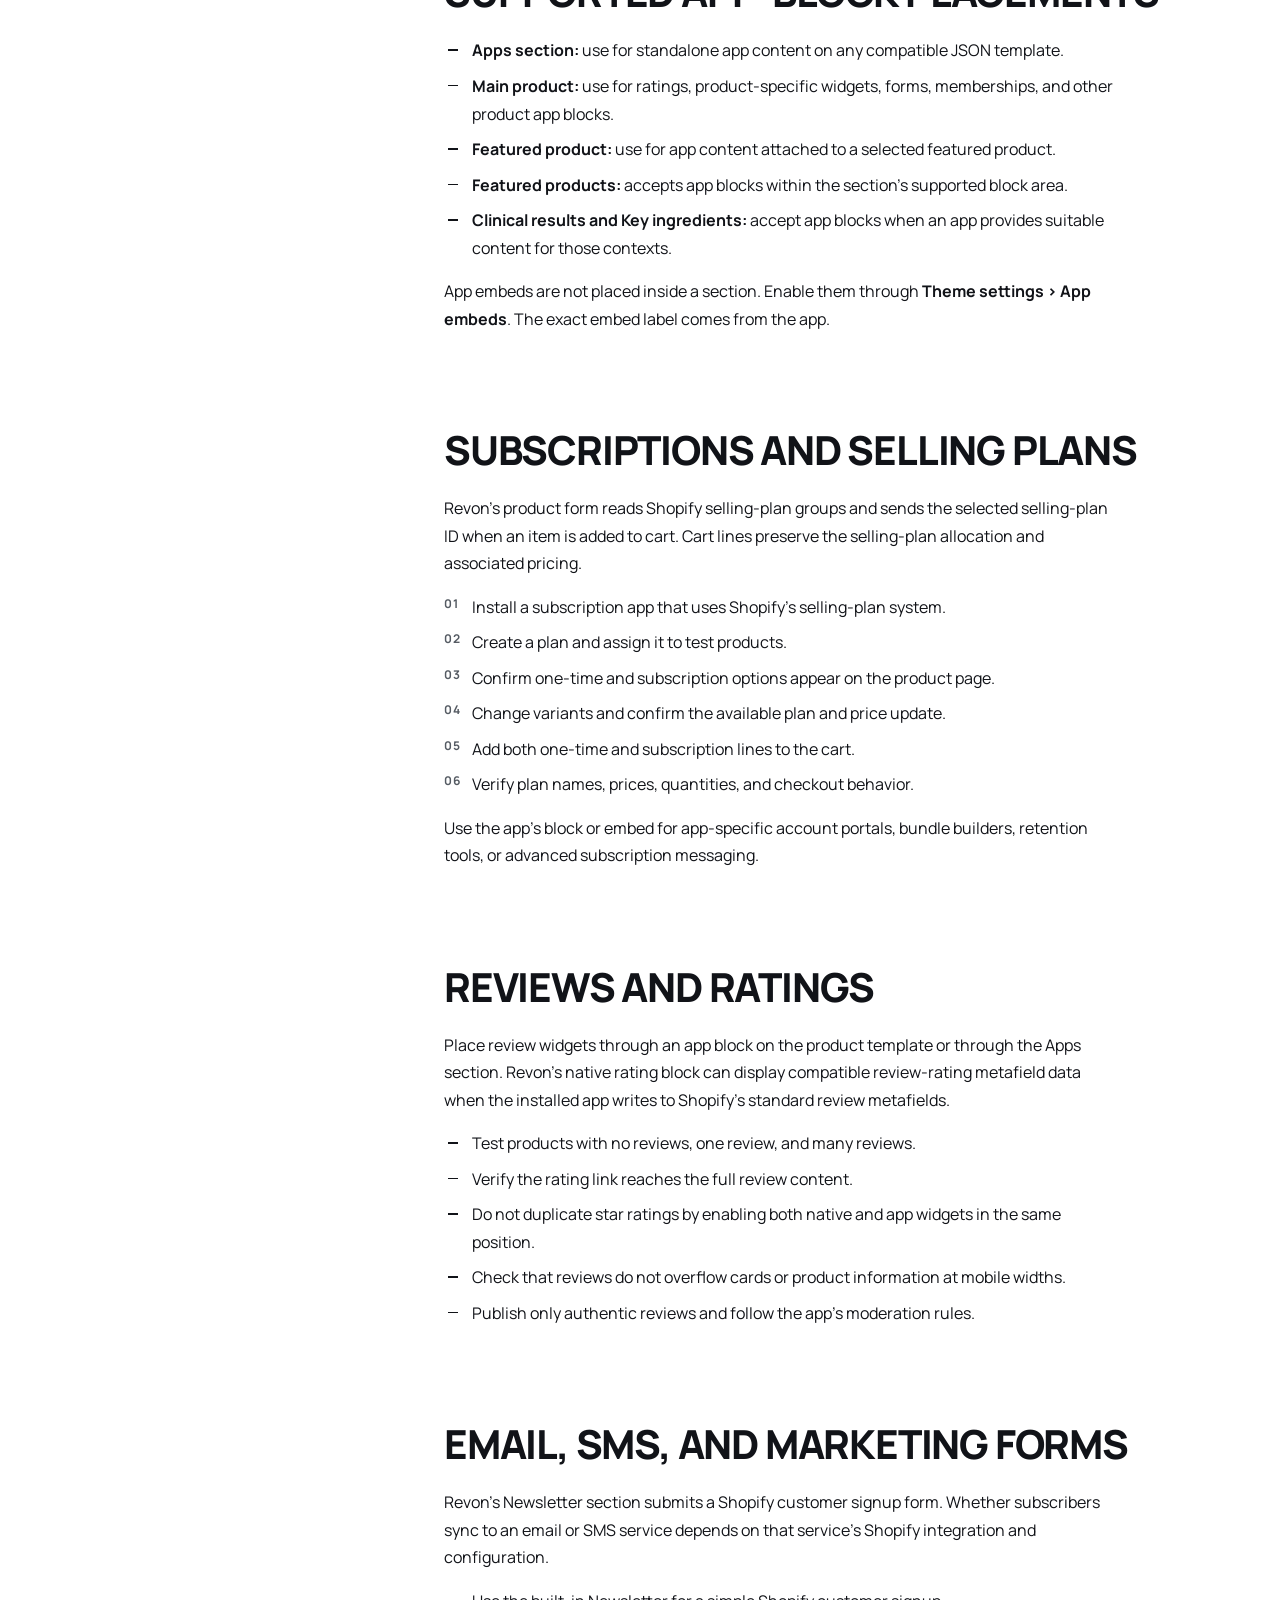
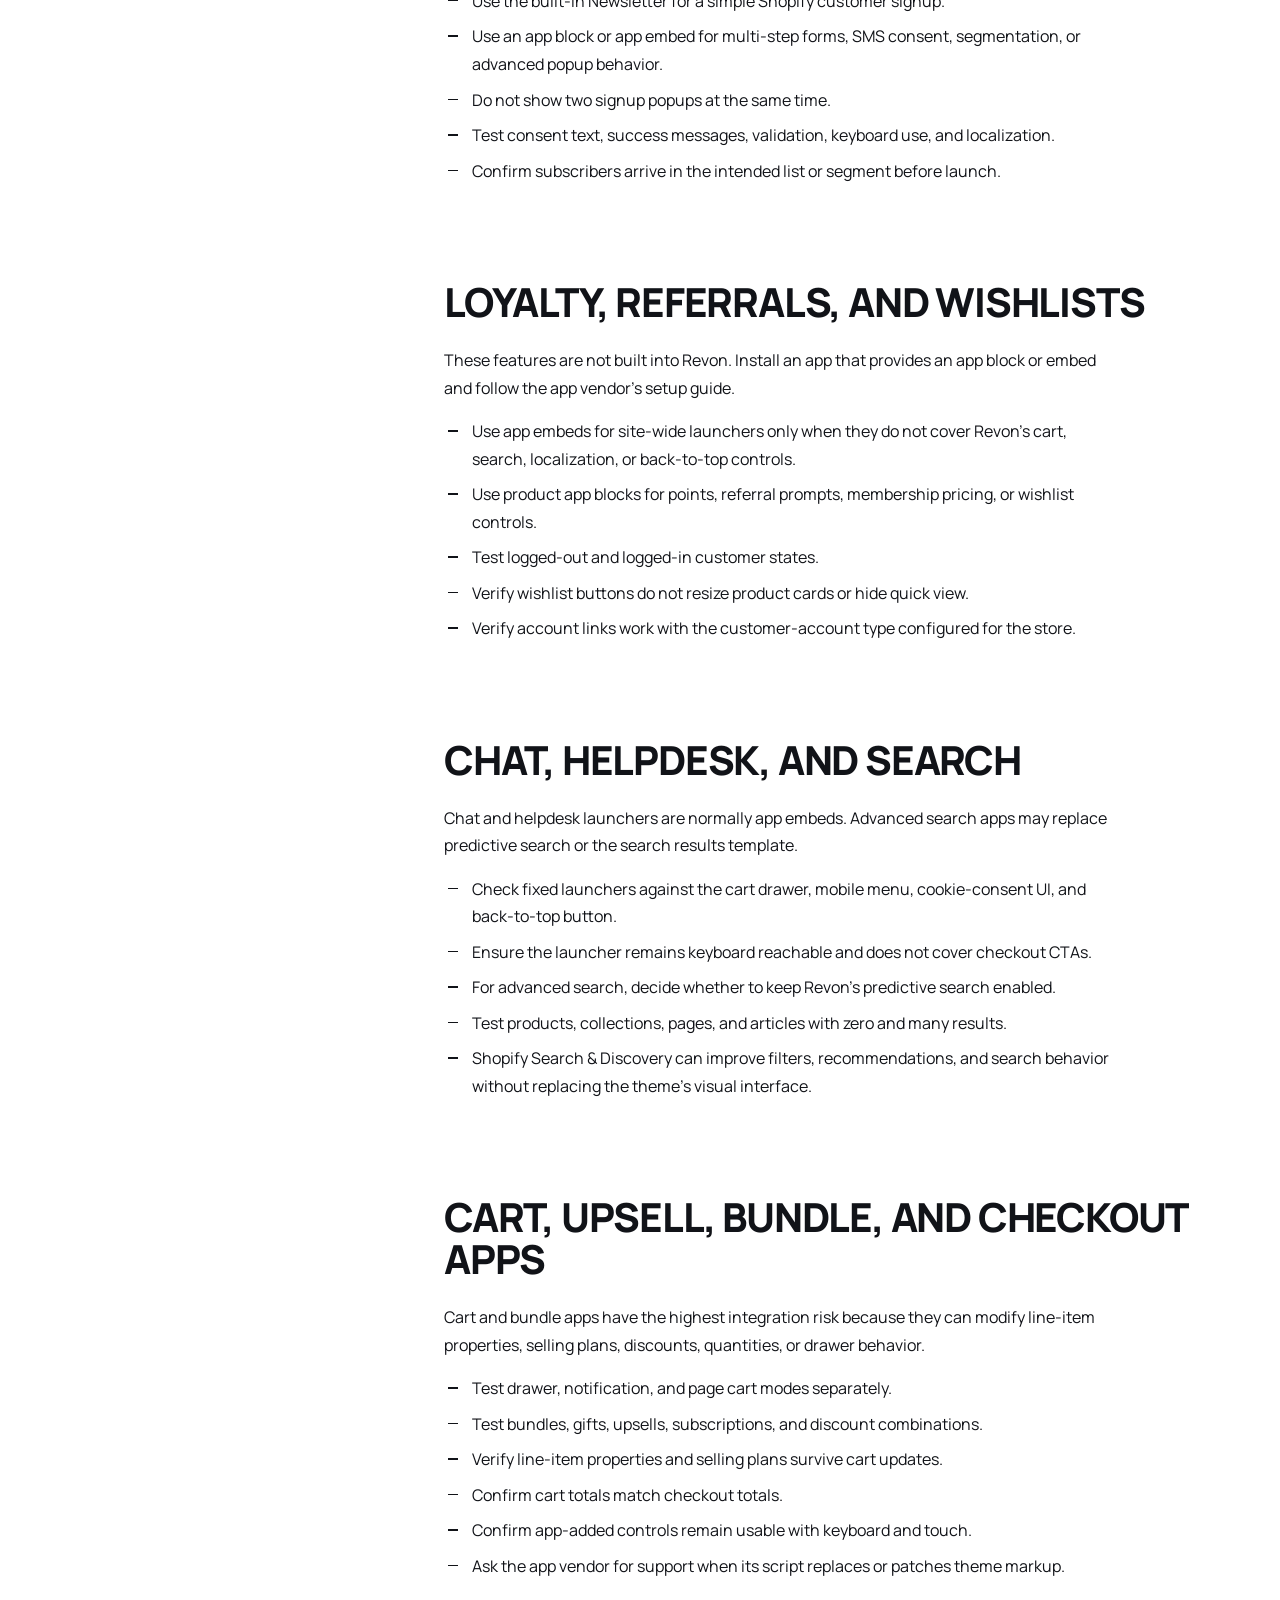
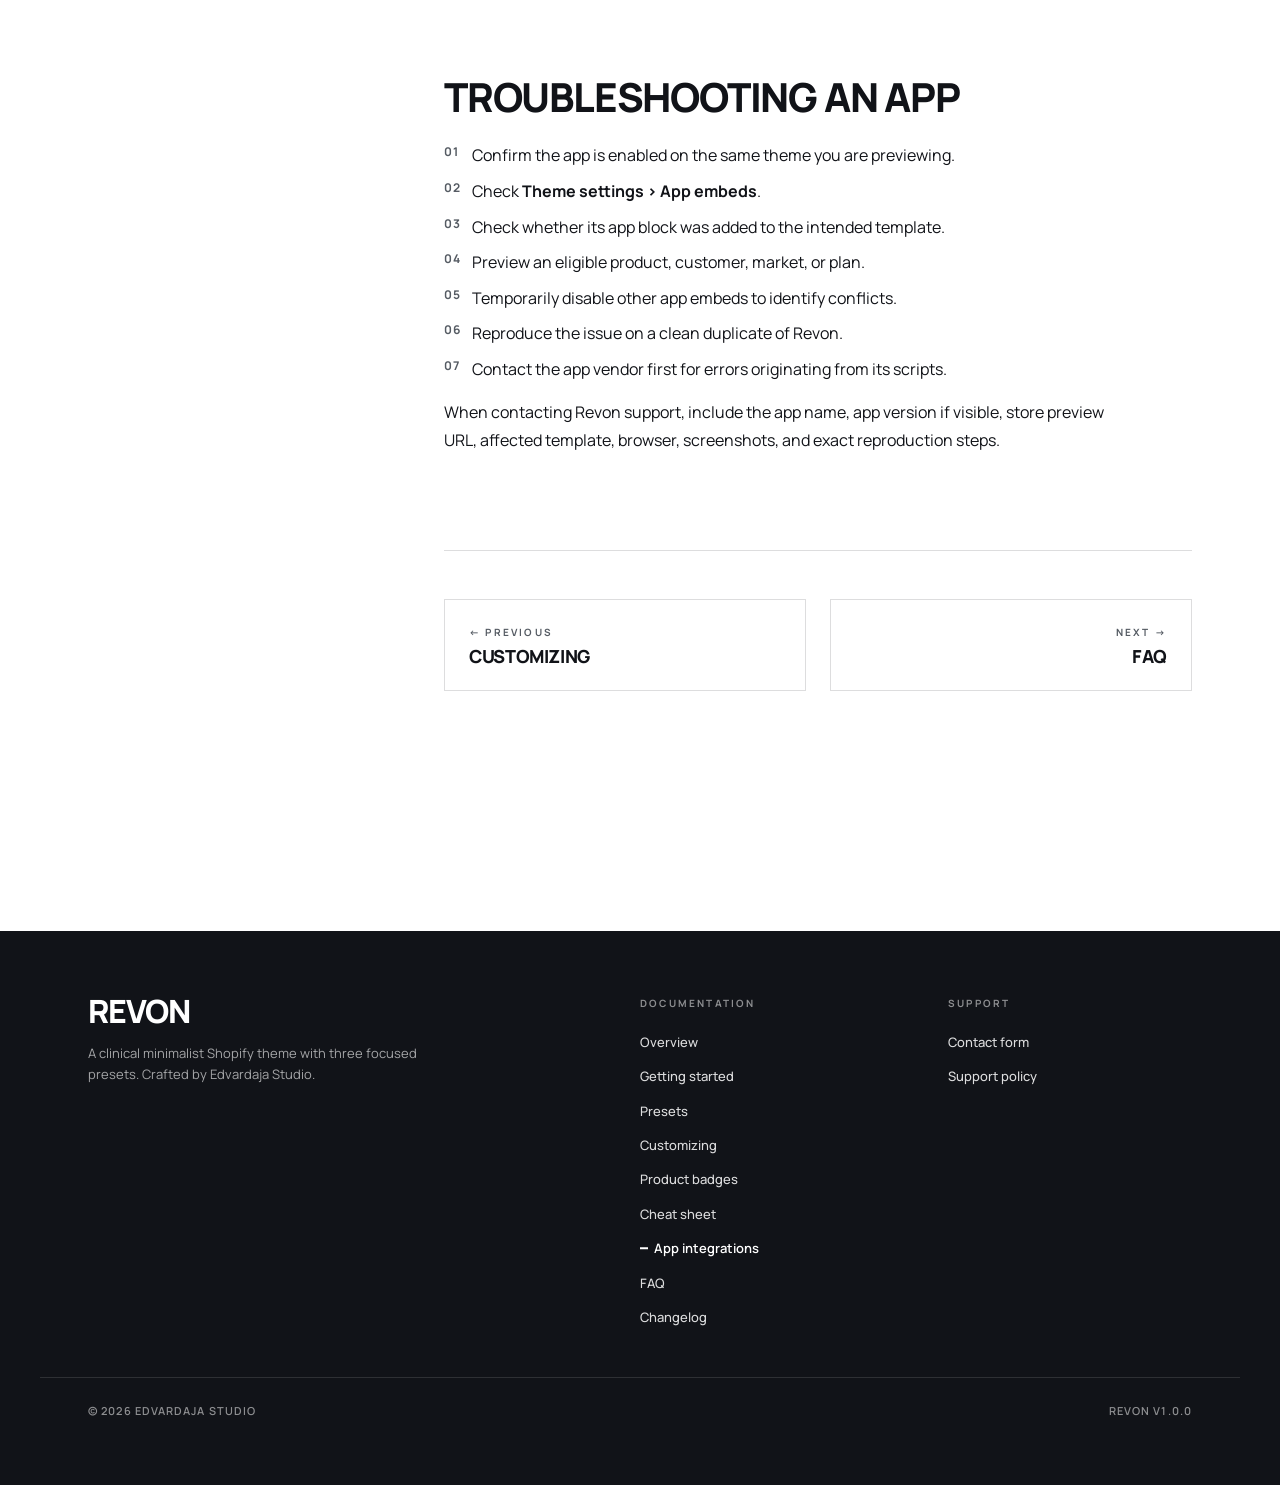
==== commit 9d2e980d: "Improve documentation navigation and responsive UX" ====
--- a/apps.html
+++ b/apps.html
@@ -14,7 +14,7 @@
 <body>
 <a href="#main" class="skip-link">Skip to content</a>
 
-<header class="site-header" role="banner">
+<header class="site-header">
   <div class="site-header__inner">
     <a href="index.html" class="site-header__brand">Revon</a>
     <nav class="site-nav" aria-label="Documentation">
@@ -36,7 +36,7 @@
   </div>
 </header>
 
-<div class="mobile-drawer" id="mobile-drawer" aria-hidden="true" data-mobile-drawer>
+<div class="mobile-drawer" id="mobile-drawer" aria-hidden="true" data-mobile-drawer inert>
   <div class="mobile-drawer__head">
     <button class="mobile-drawer__close" type="button" data-mobile-close aria-label="Close menu">
       <svg viewBox="0 0 24 24" fill="none" stroke="currentColor" stroke-width="2" stroke-linecap="square"><line x1="6" y1="6" x2="18" y2="18"/><line x1="18" y1="6" x2="6" y2="18"/></svg>
@@ -60,7 +60,7 @@
   <div class="doc-layout">
     <aside class="doc-sidebar" aria-label="On this page">
       <span class="doc-sidebar__label">On this page</span>
-      <nav class="doc-sidebar__list">
+      <nav class="doc-sidebar__list" aria-label="Page sections">
         <a href="#support">What Revon supports</a>
         <a href="#install">Install an app safely</a>
         <a href="#placements">Supported placements</a>
@@ -82,7 +82,7 @@
       </nav>
 
       <p class="eyebrow">Compatibility without guesswork</p>
-      <h1 class="h1" style="margin-top:var(--space-md)">App integrations</h1>
+      <h1 class="h1 doc-page-title">App integrations</h1>
       <p class="lead">Revon supports Shopify theme app extensions, native selling plans, app blocks, and app embeds. Because every third-party app controls its own code and release cycle, compatibility must be tested on a draft theme before publishing.</p>
 
       <h2 class="h2" id="support">What Revon supports</h2>
--- a/styles.css
+++ b/styles.css
@@ -334,7 +334,7 @@
   height: var(--header-height);
   display: flex;
   align-items: center;
-  gap: var(--space-2xl);
+  gap: var(--space-lg);
 }
 
 .site-header__brand {
@@ -354,7 +354,7 @@
 
 .site-nav {
   display: flex;
-  gap: var(--space-xl);
+  gap: var(--space-lg);
   margin-left: auto;
 }
 
@@ -365,6 +365,7 @@
   text-transform: uppercase;
   color: var(--color-muted);
   padding: 4px 0;
+  white-space: nowrap;
   border-bottom: 1.5px solid transparent;
   transition: color var(--duration-fast) var(--ease-out),
               border-color var(--duration-fast) var(--ease-out);
@@ -378,7 +379,11 @@
 }
 
 .site-header__cta {
-  padding: 12px 20px;
+  display: inline-flex;
+  min-height: 44px;
+  padding: 0 20px;
+  align-items: center;
+  justify-content: center;
   font-size: 10px;
   font-weight: var(--fw-bold);
   letter-spacing: 0.18em;
@@ -386,6 +391,8 @@
   background: var(--color-dark);
   color: var(--color-warm);
   border: 1.5px solid var(--color-dark);
+  line-height: 1;
+  white-space: nowrap;
   transition: background var(--duration-fast) var(--ease-out),
               color var(--duration-fast) var(--ease-out);
 }
@@ -439,8 +446,8 @@
 
 .site-header__menu-btn svg { width: 22px; height: 22px; }
 
-@media (max-width: 1180px) {
-  .site-header__inner { padding: 0 var(--space-lg); gap: var(--space-lg); }
+@media (max-width: 1100px) {
+  .site-header__inner { padding: 0 var(--space-lg); gap: var(--space-md); }
   .site-nav, .site-header__cta { display: none; }
   .site-header__search-btn {
     flex-basis: 44px;
@@ -504,10 +511,11 @@
   position: fixed;
   inset: 0;
   z-index: 100;
-  display: grid;
-  align-items: start;
-  justify-items: center;
-  padding: min(12vh, var(--space-4xl)) var(--space-lg) var(--space-lg);
+  background: rgba(250, 248, 245, 0.96);
+  -webkit-backdrop-filter: blur(14px);
+  backdrop-filter: blur(14px);
+  overflow-y: auto;
+  overscroll-behavior: contain;
 }
 
 .search-layer[hidden] { display: none; }
@@ -515,129 +523,130 @@
 .search-layer__backdrop {
   position: absolute;
   inset: 0;
-  background: var(--color-overlay);
+  background: transparent;
 }
 
 .search-dialog {
   position: relative;
-  width: min(760px, 100%);
-  max-height: calc(100vh - min(12vh, var(--space-4xl)) - var(--space-lg));
-  display: flex;
-  flex-direction: column;
-  background: var(--color-warm);
-  border: 1.5px solid var(--color-dark);
+  width: min(640px, calc(100% - 48px));
+  margin: 0 auto;
+  padding: min(14vh, 140px) 0 var(--space-3xl);
 }
 
 .search-dialog__head {
   display: flex;
   align-items: center;
   gap: var(--space-md);
-  padding: var(--space-lg);
-  border-bottom: 1px solid var(--color-border);
+  padding-bottom: var(--space-lg);
 }
 
 .search-dialog__title {
   flex: 1;
-  font-size: 14px;
-  font-weight: var(--fw-extrabold);
+  font-size: 10px;
+  font-weight: var(--fw-bold);
   line-height: 1.2;
-  letter-spacing: 0.12em;
-  text-transform: uppercase;
+  letter-spacing: 0.22em;
+  text-transform: uppercase;
+  color: var(--color-muted);
 }
 
 .search-dialog__close {
-  flex: 0 0 44px;
-  width: 44px;
-  height: 44px;
+  flex: 0 0 36px;
+  width: 36px;
+  height: 36px;
   display: flex;
   align-items: center;
   justify-content: center;
-  border: 1px solid var(--color-border);
+  border: 0;
+  background: transparent;
+  color: var(--color-muted);
+  transition: color var(--duration-fast) var(--ease-out);
 }
 
 .search-dialog__close:hover,
 .search-dialog__close:focus-visible {
-  color: var(--color-warm);
-  background: var(--color-dark);
-  border-color: var(--color-dark);
-}
-
-.search-dialog__close svg { width: 22px; height: 22px; }
+  color: var(--color-dark);
+}
+
+.search-dialog__close svg { width: 20px; height: 20px; }
 
 .search-form {
   position: relative;
   display: flex;
   align-items: center;
-  border-bottom: 1.5px solid var(--color-dark);
+  border-bottom: 2px solid var(--color-dark);
 }
 
 .search-form__icon {
   position: absolute;
-  left: var(--space-lg);
-  width: 22px;
-  height: 22px;
+  left: 0;
+  width: 20px;
+  height: 20px;
+  color: var(--color-muted);
   pointer-events: none;
 }
 
 .search-form__input {
   width: 100%;
-  min-height: 72px;
-  padding: var(--space-md) var(--space-lg) var(--space-md) 64px;
+  min-height: 60px;
+  padding: var(--space-sm) 0 var(--space-sm) 36px;
   border: 0;
   border-radius: 0;
-  background: var(--color-white);
-  font-size: 18px;
-  font-weight: var(--fw-medium);
+  background: transparent;
+  font-size: 22px;
+  font-weight: var(--fw-bold);
   line-height: 1.4;
+  color: var(--color-dark);
 }
 
 .search-form__input::placeholder { color: var(--color-faint); }
 
-.search-form__input:focus {
-  outline: 2px solid var(--color-dark);
-  outline-offset: -2px;
+.search-form__input:focus { outline: none; }
+
+.search-form__input::-webkit-search-cancel-button,
+.search-form__input::-webkit-search-decoration {
+  -webkit-appearance: none;
+  appearance: none;
 }
 
 .search-dialog__status {
-  min-height: 42px;
-  padding: 12px var(--space-lg);
-  color: var(--color-muted);
-  border-bottom: 1px solid var(--color-border);
-  font-size: 11px;
-  font-weight: var(--fw-bold);
-  letter-spacing: 0.12em;
+  min-height: 0;
+  padding: 14px 0;
+  color: var(--color-faint);
+  font-size: 10px;
+  font-weight: var(--fw-bold);
+  letter-spacing: 0.16em;
   line-height: 1.5;
   text-transform: uppercase;
 }
 
 .search-results {
-  overflow-y: auto;
-  overscroll-behavior: contain;
+  overflow: visible;
 }
 
 .search-result {
   border-bottom: 1px solid var(--color-border);
 }
 
-.search-result:last-child { border-bottom: 0; }
+.search-result:first-child { border-top: 1px solid var(--color-border); }
 
 .search-result__link {
   display: grid;
-  grid-template-columns: 1fr 24px;
+  grid-template-columns: 1fr 20px;
   gap: var(--space-lg);
-  padding: var(--space-lg);
-  transition: background var(--duration-fast) var(--ease-out);
+  padding: var(--space-md) 0;
+  transition: opacity var(--duration-fast) var(--ease-out);
 }
 
 .search-result__link:hover,
 .search-result__link:focus-visible {
-  background: var(--color-card);
+  opacity: 0.6;
 }
 
 .search-result__title {
   display: block;
   margin-bottom: var(--space-xs);
-  font-size: 16px;
+  font-size: 14px;
   font-weight: var(--fw-extrabold);
   line-height: 1.35;
   text-transform: uppercase;
@@ -651,28 +660,22 @@
 }
 
 .search-result__arrow {
-  width: 20px;
-  height: 20px;
+  width: 18px;
+  height: 18px;
   margin-top: 2px;
 }
 
 .search-dialog__empty {
-  padding: var(--space-2xl) var(--space-lg);
-  color: var(--color-muted);
-  text-align: center;
+  padding: var(--space-2xl) 0;
+  color: var(--color-muted);
 }
 
 @media (max-width: 600px) {
-  .search-layer { padding: 0; }
   .search-dialog {
-    width: 100%;
-    height: 100svh;
-    max-height: none;
-    border: 0;
+    width: calc(100% - 40px);
+    padding-top: var(--space-2xl);
   }
-  .search-dialog__head { padding: var(--space-md) var(--space-lg); }
-  .search-form__input { min-height: 68px; font-size: 16px; }
-  .search-result__link { padding: var(--space-md) var(--space-lg); }
+  .search-form__input { min-height: 52px; font-size: 16px; }
 }
 
 main { flex: 1; }
@@ -706,15 +709,14 @@
   .doc-layout {
     grid-template-columns: 1fr;
     padding: var(--space-3xl) var(--space-lg);
-    gap: var(--space-2xl);
+    gap: var(--space-xl);
   }
 }
 
 @media (max-width: 749px) {
-  .doc-sidebar { display: none; }
   .doc-layout {
     padding-top: var(--space-2xl);
-    gap: 0;
+    gap: var(--space-lg);
   }
 }
 
@@ -729,12 +731,21 @@
 
 @media (max-width: 1024px) {
   .doc-sidebar {
-    position: static;
+    position: sticky;
+    top: var(--header-height);
+    z-index: 30;
     max-height: none;
-    padding-right: 0;
-    padding-bottom: var(--space-lg);
+    overflow-x: auto;
+    overflow-y: hidden;
+    padding: 10px 0;
     border-bottom: 1px solid var(--color-border);
+    background: rgba(255, 255, 255, 0.96);
+    -webkit-backdrop-filter: blur(10px);
+    backdrop-filter: blur(10px);
+    scrollbar-width: thin;
+    overscroll-behavior-x: contain;
   }
+
 }
 
 .doc-sidebar__label {
@@ -771,6 +782,33 @@
   font-weight: var(--fw-semibold);
 }
 
+@media (max-width: 1024px) {
+  .doc-sidebar__label {
+    display: none;
+  }
+
+  .doc-sidebar__list {
+    width: max-content;
+    max-width: none;
+    flex-direction: row;
+    gap: var(--space-lg);
+  }
+
+  .doc-sidebar__list a {
+    min-height: 40px;
+    padding: 10px 0 8px;
+    border-left: 0;
+    border-bottom: 1.5px solid transparent;
+    white-space: nowrap;
+  }
+
+  .doc-sidebar__list a:hover,
+  .doc-sidebar__list a.is-active {
+    border-left-color: transparent;
+    border-bottom-color: var(--color-dark);
+  }
+}
+
 .doc-content {
   min-width: 0;
 }
@@ -801,6 +839,10 @@
 }
 
 .doc-content .lead { margin-top: var(--space-md); }
+
+.doc-page-title {
+  margin-top: var(--space-md);
+}
 
 .doc-content > .lead + * { margin-top: var(--space-3xl); }
 
@@ -984,7 +1026,12 @@
 }
 
 @media (max-width: 1024px) { .feature-grid { grid-template-columns: repeat(2, 1fr); } }
-@media (max-width: 600px) { .feature-grid { grid-template-columns: 1fr; } padding: 0 var(--space-lg); }
+@media (max-width: 600px) {
+  .feature-grid {
+    grid-template-columns: 1fr;
+    padding: 0 var(--space-lg);
+  }
+}
 
 .feature-card {
   display: flex;
@@ -1083,6 +1130,18 @@
 
 .callout p + p { margin-top: 10px; }
 
+.inline-link {
+  color: var(--color-dark);
+  border-bottom: 1.5px solid var(--color-dark);
+  padding-bottom: 1px;
+}
+
+.inline-link:hover,
+.inline-link:focus-visible {
+  color: var(--color-muted);
+  border-bottom-color: var(--color-muted);
+}
+
 .callout--warn {
   background: rgba(184, 64, 64, 0.06);
   border-left-color: var(--color-error);
@@ -1119,6 +1178,197 @@
   color: var(--color-muted);
   letter-spacing: 0.08em;
   text-transform: uppercase;
+}
+
+.built-in__title {
+  margin-top: var(--space-md);
+}
+
+.built-in__lead {
+  max-width: 68ch;
+  margin-top: var(--space-md);
+}
+
+.built-in-grid {
+  display: grid;
+  grid-template-columns: repeat(2, minmax(0, 1fr));
+  margin-top: var(--space-2xl);
+  border-top: 1px solid var(--color-border-strong);
+  border-left: 1px solid var(--color-border-strong);
+}
+
+.built-in-group {
+  min-width: 0;
+  padding: var(--space-xl);
+  border-right: 1px solid var(--color-border-strong);
+  border-bottom: 1px solid var(--color-border-strong);
+  background: var(--color-white);
+  transition: background var(--duration-fast) var(--ease-out);
+}
+
+.built-in-group:hover {
+  background: var(--color-card);
+}
+
+.built-in-group__head {
+  display: grid;
+  grid-template-columns: 28px minmax(0, 1fr);
+  gap: var(--space-md);
+  align-items: start;
+}
+
+.built-in-group__head > span {
+  color: var(--color-faint);
+  font-size: 10px;
+  font-weight: var(--fw-bold);
+  line-height: 1.5;
+}
+
+.built-in-group__head h3 {
+  margin: 0;
+  color: var(--color-dark);
+  font-size: 16px;
+  font-weight: var(--fw-extrabold);
+  letter-spacing: 0;
+  line-height: 1.25;
+  text-transform: uppercase;
+}
+
+.built-in-group__list {
+  margin-top: var(--space-lg);
+  border-top: 1px solid var(--color-border);
+}
+
+.built-in-group__list li {
+  padding: 14px 0;
+  border-bottom: 1px solid var(--color-border);
+}
+
+.built-in-group__list li:last-child {
+  border-bottom: 0;
+  padding-bottom: 0;
+}
+
+.built-in-group__list strong,
+.built-in-group__list li > span {
+  display: block;
+}
+
+.built-in-group__list strong {
+  color: var(--color-dark);
+  font-size: 13px;
+  font-weight: var(--fw-bold);
+  line-height: 1.4;
+}
+
+.built-in-group__list li > span {
+  margin-top: 3px;
+  color: var(--color-muted);
+  font-size: 12px;
+  line-height: 1.55;
+}
+
+.built-in-group__list code {
+  display: inline-block;
+  padding: 2px 6px;
+  border: 1px solid var(--color-border-strong);
+  background: var(--color-white);
+  color: var(--color-dark);
+  font-family: 'SF Mono', Monaco, Consolas, monospace;
+  font-size: 11px;
+  white-space: nowrap;
+}
+
+.built-in-group__list a {
+  display: inline-flex;
+  gap: var(--space-sm);
+  margin-top: 10px;
+  padding-bottom: 2px;
+  border-bottom: 1px solid var(--color-dark);
+  color: var(--color-dark);
+  font-size: 10px;
+  font-weight: var(--fw-bold);
+  line-height: 1.4;
+  text-transform: uppercase;
+}
+
+.built-in-group__list a:hover,
+.built-in-group__list a:focus-visible {
+  color: var(--color-muted);
+  border-bottom-color: var(--color-muted);
+}
+
+@media (max-width: 700px) {
+  .built-in-grid {
+    grid-template-columns: 1fr;
+  }
+
+  .built-in-group {
+    padding: var(--space-lg);
+  }
+}
+
+.table-wrap {
+  width: 100%;
+  margin: var(--space-xl) 0;
+  overflow-x: auto;
+  border: 1px solid var(--color-border);
+  scrollbar-width: thin;
+  overscroll-behavior-x: contain;
+  -webkit-overflow-scrolling: touch;
+}
+
+.table-wrap table {
+  width: 100%;
+  min-width: 680px;
+  border-collapse: collapse;
+  background: var(--color-white);
+  font-size: 13px;
+  line-height: 1.5;
+}
+
+.table-wrap th,
+.table-wrap td {
+  padding: 14px 16px;
+  border-right: 1px solid var(--color-border);
+  border-bottom: 1px solid var(--color-border);
+  text-align: left;
+  vertical-align: top;
+}
+
+.table-wrap th:last-child,
+.table-wrap td:last-child {
+  border-right: 0;
+}
+
+.table-wrap tbody tr:last-child td {
+  border-bottom: 0;
+}
+
+.table-wrap th {
+  background: var(--color-card);
+  color: var(--color-dark);
+  font-size: 10px;
+  font-weight: var(--fw-bold);
+  text-transform: uppercase;
+  white-space: nowrap;
+}
+
+.table-wrap td:first-child {
+  color: var(--color-dark);
+  font-weight: var(--fw-semibold);
+}
+
+@media (max-width: 600px) {
+  .prose code {
+    white-space: normal;
+    overflow-wrap: anywhere;
+  }
+
+  .table-wrap {
+    margin-right: calc(var(--space-lg) * -1);
+    width: calc(100% + var(--space-lg));
+  }
 }
 
 .faq-list {
@@ -1795,6 +2045,21 @@
 
 .swatch-row__chip--bordered { border: 1px solid var(--color-border); }
 
+.swatch-color--white { background: #ffffff; }
+.swatch-color--pure-ink { background: #171818; }
+.swatch-color--pure-surface { background: #f5f5f4; }
+.swatch-color--pure-dark { background: #1c1b18; }
+.swatch-color--atelier-paper { background: #f7f9fb; }
+.swatch-color--atelier-ink { background: #191c1e; }
+.swatch-color--atelier-surface { background: #eceef0; }
+.swatch-color--atelier-border { background: #c6c6ce; }
+.swatch-color--atelier-dark { background: #2d3133; }
+.swatch-color--maison-surface { background: #e8ece8; }
+.swatch-color--maison-ink { background: #0e1011; }
+.swatch-color--maison-bone { background: #f7f8f4; }
+.swatch-color--maison-border { background: #bfc8c4; }
+.swatch-color--maison-dark { background: #182021; }
+
 .swatch-row__meta {
   display: flex;
   flex-direction: column;
@@ -2004,3 +2269,277 @@
 @media (max-width: 600px) {
   .back-to-top { right: 16px; bottom: 16px; width: 44px; height: 44px; }
 }
+
+/* ── Landing-page wow layer ─────────────────────────────────────── */
+
+/* Italic serif accent inside display headings — Revon's signature move */
+.display__accent {
+  font-family: 'Cormorant Garamond', 'Times New Roman', serif;
+  font-style: italic;
+  font-weight: 600;
+  text-transform: none;
+  letter-spacing: -0.015em;
+}
+
+/* Giant outlined wordmark behind the hero */
+.hero::after {
+  content: 'REVON';
+  position: absolute;
+  right: -0.06em;
+  bottom: -0.18em;
+  z-index: 0;
+  font-size: clamp(140px, 24vw, 340px);
+  font-weight: var(--fw-extrabold);
+  letter-spacing: -0.05em;
+  line-height: 1;
+  color: transparent;
+  -webkit-text-stroke: 1.5px rgba(23, 24, 24, 0.08);
+  pointer-events: none;
+  user-select: none;
+}
+
+.hero__inner { z-index: 1; }
+
+.hero__meta-value {
+  font-size: clamp(30px, 3.4vw, 44px);
+  line-height: 1;
+}
+
+/* Editorial marquee divider */
+.marquee {
+  border-top: 1px solid var(--color-border);
+  border-bottom: 1px solid var(--color-border);
+  padding: 16px 0;
+  overflow: hidden;
+}
+
+.marquee__track {
+  display: flex;
+  width: max-content;
+  animation: marquee-scroll 32s linear infinite;
+}
+
+.marquee__part {
+  flex: 0 0 auto;
+  white-space: nowrap;
+  font-size: 11px;
+  font-weight: var(--fw-bold);
+  letter-spacing: 0.26em;
+  text-transform: uppercase;
+  color: var(--color-muted);
+  padding-right: 12px;
+}
+
+@keyframes marquee-scroll {
+  to { transform: translateX(-50%); }
+}
+
+@media (prefers-reduced-motion: reduce) {
+  .marquee__track { animation: none; }
+}
+
+/* Preset cards — palette tints + lift */
+.preset-card {
+  transition: transform var(--duration-normal) var(--ease-out),
+              box-shadow var(--duration-normal) var(--ease-out),
+              background var(--duration-normal) var(--ease-out);
+}
+
+.preset-card--pure { background: #ffffff; }
+.preset-card--atelier { background: #f2f4f7; }
+.preset-card--maison { background: #eef1ea; }
+
+.preset-card:hover {
+  transform: translateY(-6px);
+  box-shadow: 0 24px 48px -24px rgba(23, 24, 24, 0.28);
+}
+
+.preset-card--pure:hover { background: #ffffff; }
+.preset-card--atelier:hover { background: #f2f4f7; }
+.preset-card--maison:hover { background: #eef1ea; }
+
+/* CTA — display-scale closing line */
+.cta-block__heading {
+  font-size: clamp(38px, 5.6vw, 76px);
+  text-transform: uppercase;
+  letter-spacing: -0.035em;
+  line-height: 0.96;
+  max-width: 18ch;
+  margin-left: auto;
+  margin-right: auto;
+}
+
+.cta-block__heading .display__accent {
+  color: rgba(255, 255, 255, 0.92);
+}
+
+/* ── Landing wow v2: cinematic entrance & micro-interactions ────── */
+
+@keyframes hero-rise {
+  from { opacity: 0; transform: translateY(28px); filter: blur(6px); }
+  to { opacity: 1; transform: translateY(0); filter: blur(0); }
+}
+
+@keyframes hero-rise-deep {
+  from { opacity: 0; transform: translateY(52px); filter: blur(8px); }
+  to { opacity: 1; transform: translateY(0); filter: blur(0); }
+}
+
+@keyframes accent-ink {
+  from { opacity: 0; filter: blur(12px); }
+  to { opacity: 1; filter: blur(0); }
+}
+
+@keyframes watermark-in {
+  from { opacity: 0; }
+  to { opacity: 1; }
+}
+
+@keyframes watermark-drift {
+  from { transform: translateX(0); }
+  to { transform: translateX(-28px); }
+}
+
+.hero__eyebrow { animation: hero-rise 0.8s cubic-bezier(0.16, 1, 0.3, 1) 0s both; }
+.hero__heading { animation: hero-rise-deep 1s cubic-bezier(0.16, 1, 0.3, 1) 0.1s both; }
+.hero__lead { animation: hero-rise 0.9s cubic-bezier(0.16, 1, 0.3, 1) 0.25s both; }
+.hero__chips { animation: hero-rise 0.9s cubic-bezier(0.16, 1, 0.3, 1) 0.38s both; }
+.hero__actions { animation: hero-rise 0.9s cubic-bezier(0.16, 1, 0.3, 1) 0.5s both; }
+.hero__meta { animation: hero-rise 0.9s cubic-bezier(0.16, 1, 0.3, 1) 0.65s both; }
+
+.hero__heading .display__accent {
+  animation: accent-ink 0.9s cubic-bezier(0.16, 1, 0.3, 1) 0.8s both;
+}
+
+.hero::after {
+  animation: watermark-in 1.4s ease 0.5s backwards,
+             watermark-drift 36s ease-in-out 1s infinite alternate;
+}
+
+/* Feature chips — the two-second pitch */
+.hero__chips {
+  list-style: none;
+  display: flex;
+  flex-wrap: wrap;
+  gap: 8px;
+  margin-top: var(--space-xl);
+  padding: 0;
+  max-width: 680px;
+}
+
+.hero__chip {
+  font-size: 10px;
+  font-weight: var(--fw-bold);
+  letter-spacing: 0.14em;
+  text-transform: uppercase;
+  color: var(--color-dark);
+  border: 1px solid var(--color-border-strong);
+  padding: 8px 14px;
+  cursor: default;
+  transition: background var(--duration-fast) var(--ease-out),
+              color var(--duration-fast) var(--ease-out),
+              border-color var(--duration-fast) var(--ease-out);
+}
+
+.hero__chip:hover {
+  background: var(--color-dark);
+  color: var(--color-warm);
+  border-color: var(--color-dark);
+}
+
+/* Grid cascade — cards rise one after another */
+@keyframes card-rise {
+  from { opacity: 0; transform: translateY(32px); }
+}
+
+.preset-grid > .reveal,
+.feature-grid > .reveal {
+  transition: transform var(--duration-normal) var(--ease-out),
+              background var(--duration-normal) var(--ease-out),
+              box-shadow var(--duration-normal) var(--ease-out);
+}
+
+.preset-grid > .reveal:not(.is-visible),
+.feature-grid > .reveal:not(.is-visible) {
+  opacity: 0;
+  transform: none;
+}
+
+.preset-grid > .reveal.is-visible,
+.feature-grid > .reveal.is-visible {
+  animation: card-rise 0.9s cubic-bezier(0.16, 1, 0.3, 1) backwards;
+}
+
+.preset-grid > .reveal.is-visible:nth-child(2),
+.feature-grid > .reveal.is-visible:nth-child(2) { animation-delay: 0.09s; }
+.preset-grid > .reveal.is-visible:nth-child(3),
+.feature-grid > .reveal.is-visible:nth-child(3) { animation-delay: 0.18s; }
+.feature-grid > .reveal.is-visible:nth-child(4) { animation-delay: 0.27s; }
+.feature-grid > .reveal.is-visible:nth-child(5) { animation-delay: 0.36s; }
+.feature-grid > .reveal.is-visible:nth-child(6) { animation-delay: 0.45s; }
+
+/* Feature cards — ink line draws in + lift */
+.feature-card::before {
+  content: '';
+  position: absolute;
+  top: -1px;
+  left: 0;
+  right: 0;
+  height: 2px;
+  background: var(--color-dark);
+  transform: scaleX(0);
+  transform-origin: left center;
+  transition: transform var(--duration-normal) var(--ease-out);
+}
+
+.feature-card:hover,
+.feature-card:focus-visible {
+  transform: translateY(-2px);
+}
+
+.feature-card:hover::before,
+.feature-card:focus-visible::before {
+  transform: scaleX(1);
+}
+
+/* Preset swatches — stagger-lift with the card */
+.preset-card__swatch { transition: transform var(--duration-fast) var(--ease-out); }
+.preset-card:hover .preset-card__swatch,
+.preset-card:focus-visible .preset-card__swatch { transform: translateY(-3px); }
+.preset-card:hover .preset-card__swatch:nth-child(2),
+.preset-card:focus-visible .preset-card__swatch:nth-child(2) { transition-delay: 40ms; }
+.preset-card:hover .preset-card__swatch:nth-child(3),
+.preset-card:focus-visible .preset-card__swatch:nth-child(3) { transition-delay: 80ms; }
+.preset-card:hover .preset-card__swatch:nth-child(4),
+.preset-card:focus-visible .preset-card__swatch:nth-child(4) { transition-delay: 120ms; }
+
+/* CTA — ghost wordmark on the dark block */
+.cta-block::after {
+  content: 'REVON';
+  position: absolute;
+  right: -0.04em;
+  bottom: -0.16em;
+  z-index: 0;
+  font-size: clamp(120px, 20vw, 300px);
+  font-weight: var(--fw-extrabold);
+  letter-spacing: -0.05em;
+  line-height: 1;
+  color: transparent;
+  -webkit-text-stroke: 1.5px rgba(255, 255, 255, 0.07);
+  pointer-events: none;
+  user-select: none;
+}
+
+/* Scroll progress bar */
+.scroll-progress {
+  position: fixed;
+  top: 0;
+  left: 0;
+  width: 100%;
+  height: 2px;
+  background: var(--color-dark);
+  transform: scaleX(0);
+  transform-origin: left center;
+  z-index: 200;
+  pointer-events: none;
+}
